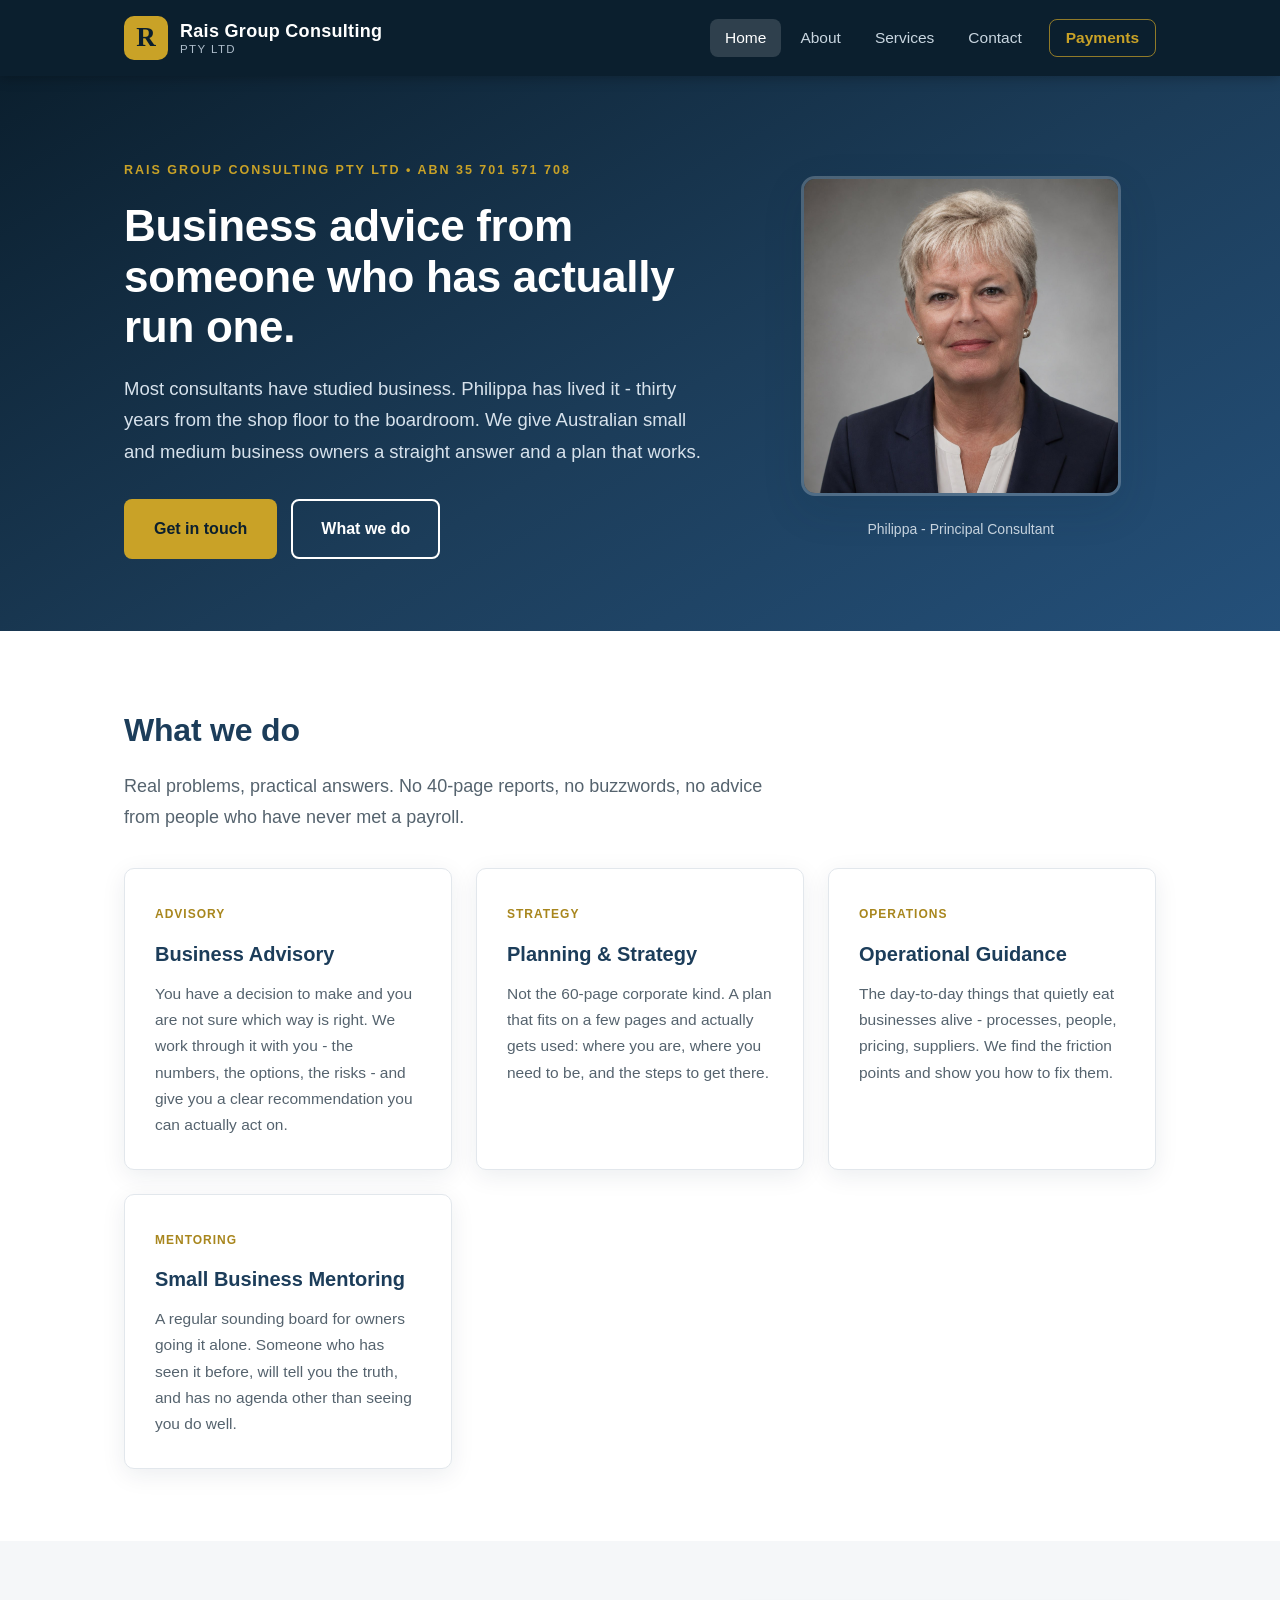
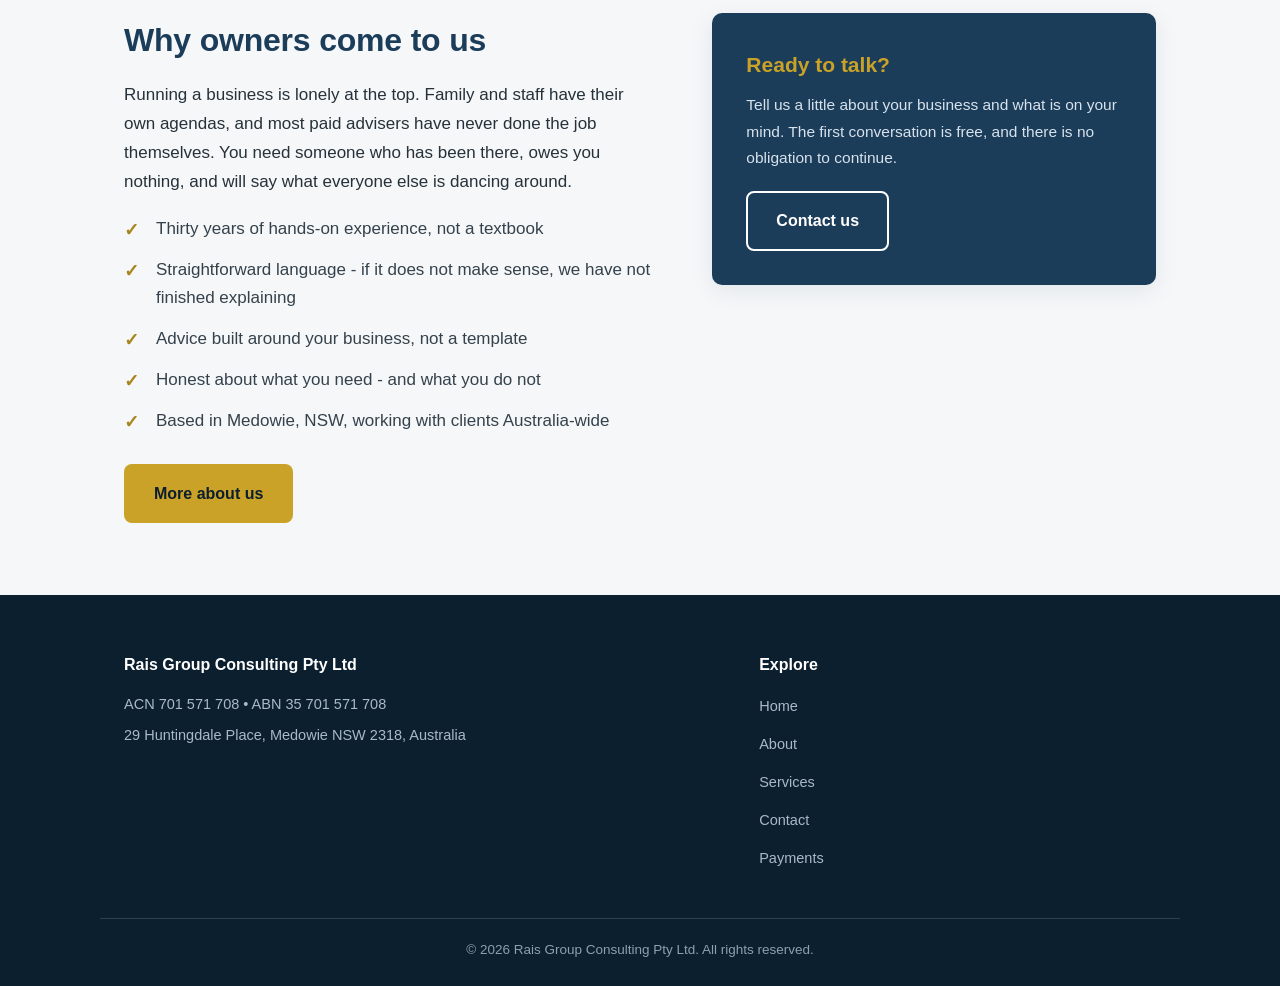
==== index.html @ b600329d "Site overhaul: fix layout/image overflow, deeper human copy across home/about/services, cleaner nav" ====
<!DOCTYPE html>
<html lang="en-AU">
<head>
<meta charset="UTF-8">
<meta name="viewport" content="width=device-width, initial-scale=1.0">
<title>Rais Group Consulting - Business Advisory | Medowie NSW</title>
<meta name="description" content="Rais Group Consulting Pty Ltd - practical business advisory for Australian small and medium businesses, from a consultant with 30 years of real experience. Medowie, NSW. ABN 35 701 571 708.">
<link rel="stylesheet" href="css/styles.css">
<link rel="icon" href="data:image/svg+xml,<svg xmlns='http://www.w3.org/2000/svg' viewBox='0 0 100 100'><rect width='100' height='100' rx='16' fill='%23102c3e'/><text x='50' y='68' font-size='52' text-anchor='middle' fill='%23c9a227' font-family='Georgia,serif' font-weight='bold'>R</text></svg>">
</head>
<body>
<header class="site-header">
  <div class="container header-inner">
    <a href="index.html" class="brand">
      <span class="brand-mark">R</span>
      <span class="brand-text">
        <strong>Rais Group Consulting</strong>
        <small>Pty Ltd</small>
      </span>
    </a>
    <nav class="main-nav" aria-label="Main navigation">
      <a href="index.html" class="active">Home</a>
      <a href="about.html">About</a>
      <a href="services.html">Services</a>
      <a href="contact.html">Contact</a>
      <a href="payments.html" class="nav-cta">Payments</a>
    </nav>
  </div>
</header>

<main>
  <section class="hero">
    <div class="container hero-inner">
      <div class="hero-text">
        <p class="eyebrow">Rais Group Consulting Pty Ltd &bull; ABN 35 701 571 708</p>
        <h1>Business advice from someone who has actually run one.</h1>
        <p class="hero-sub">Most consultants have studied business. Philippa has lived it - thirty years from the shop floor to the boardroom. We give Australian small and medium business owners a straight answer and a plan that works.</p>
        <div class="hero-actions">
          <a href="contact.html" class="btn btn-primary">Get in touch</a>
          <a href="services.html" class="btn btn-outline">What we do</a>
        </div>
      </div>
      <div class="hero-image">
        <img src="assets/philippa-headshot.jpg" alt="Philippa, Principal Consultant at Rais Group Consulting">
        <p class="hero-caption">Philippa - Principal Consultant</p>
      </div>
    </div>
  </section>

  <section class="section">
    <div class="container">
      <h2 class="section-title">What we do</h2>
      <p class="section-lead">Real problems, practical answers. No 40-page reports, no buzzwords, no advice from people who have never met a payroll.</p>
      <div class="cards">
        <div class="card">
          <span class="card-tag">Advisory</span>
          <h3>Business Advisory</h3>
          <p>You have a decision to make and you are not sure which way is right. We work through it with you - the numbers, the options, the risks - and give you a clear recommendation you can actually act on.</p>
        </div>
        <div class="card">
          <span class="card-tag">Strategy</span>
          <h3>Planning &amp; Strategy</h3>
          <p>Not the 60-page corporate kind. A plan that fits on a few pages and actually gets used: where you are, where you need to be, and the steps to get there.</p>
        </div>
        <div class="card">
          <span class="card-tag">Operations</span>
          <h3>Operational Guidance</h3>
          <p>The day-to-day things that quietly eat businesses alive - processes, people, pricing, suppliers. We find the friction points and show you how to fix them.</p>
        </div>
        <div class="card">
          <span class="card-tag">Mentoring</span>
          <h3>Small Business Mentoring</h3>
          <p>A regular sounding board for owners going it alone. Someone who has seen it before, will tell you the truth, and has no agenda other than seeing you do well.</p>
        </div>
      </div>
    </div>
  </section>

  <section class="section section-alt">
    <div class="container split">
      <div>
        <h2 class="section-title">Why owners come to us</h2>
        <p>Running a business is lonely at the top. Family and staff have their own agendas, and most paid advisers have never done the job themselves. You need someone who has been there, owes you nothing, and will say what everyone else is dancing around.</p>
        <ul class="tick-list">
          <li>Thirty years of hands-on experience, not a textbook</li>
          <li>Straightforward language - if it does not make sense, we have not finished explaining</li>
          <li>Advice built around your business, not a template</li>
          <li>Honest about what you need - and what you do not</li>
          <li>Based in Medowie, NSW, working with clients Australia-wide</li>
        </ul>
        <a href="about.html" class="btn btn-primary">More about us</a>
      </div>
      <div class="highlight-box">
        <h3>Ready to talk?</h3>
        <p>Tell us a little about your business and what is on your mind. The first conversation is free, and there is no obligation to continue.</p>
        <a href="contact.html" class="btn btn-outline">Contact us</a>
      </div>
    </div>
  </section>
</main>

<footer class="site-footer">
  <div class="container footer-grid">
    <div>
      <h4>Rais Group Consulting Pty Ltd</h4>
      <p>ACN 701 571 708 &bull; ABN 35 701 571 708</p>
      <p>29 Huntingdale Place, Medowie NSW 2318, Australia</p>
    </div>
    <div>
      <h4>Explore</h4>
      <ul class="footer-links">
        <li><a href="index.html">Home</a></li>
        <li><a href="about.html">About</a></li>
        <li><a href="services.html">Services</a></li>
        <li><a href="contact.html">Contact</a></li>
        <li><a href="payments.html">Payments</a></li>
      </ul>
    </div>
  </div>
  <div class="container footer-bottom">
    <p>&copy; <span id="year"></span> Rais Group Consulting Pty Ltd. All rights reserved.</p>
  </div>
</footer>
<script>document.getElementById('year').textContent = new Date().getFullYear();</script>
</body>
</html>
---- css/styles.css ----
/* Rais Group Consulting - styles v2 */
:root {
  --navy: #1c3d5a;
  --navy-dark: #10293c;
  --navy-deep: #0b1f2e;
  --gold: #c9a227;
  --gold-dark: #a8861d;
  --ink: #26313a;
  --muted: #55636e;
  --bg: #ffffff;
  --bg-alt: #f5f7f9;
  --bg-warm: #faf7f0;
  --line: #e2e7ec;
  --line-dark: rgba(255,255,255,0.14);
  --radius: 10px;
  --shadow: 0 6px 24px rgba(16, 41, 60, 0.08);
  --shadow-lg: 0 14px 40px rgba(16, 41, 60, 0.12);
}

* { box-sizing: border-box; margin: 0; padding: 0; }

html { scroll-behavior: smooth; }

body {
  font-family: "Segoe UI", "Helvetica Neue", Arial, sans-serif;
  color: var(--ink);
  background: var(--bg);
  line-height: 1.7;
  font-size: 17px;
  overflow-x: clip;
}

img { max-width: 100%; height: auto; }

.container { max-width: 1080px; margin: 0 auto; padding: 0 24px; }
.center { text-align: center; }
.hidden { display: none; }

/* Header */
.site-header {
  background: var(--navy-deep);
  color: #fff;
  position: sticky;
  top: 0;
  z-index: 50;
  box-shadow: 0 2px 12px rgba(0,0,0,0.25);
}
.header-inner {
  display: flex; align-items: center; justify-content: space-between;
  min-height: 76px; gap: 16px; flex-wrap: wrap; padding-top: 12px; padding-bottom: 12px;
}

.brand { display: flex; align-items: center; gap: 12px; text-decoration: none; color: #fff; }
.brand-mark {
  width: 44px; height: 44px; border-radius: 10px; background: var(--gold);
  color: var(--navy-deep); font-family: Georgia, serif; font-size: 27px; font-weight: bold;
  display: flex; align-items: center; justify-content: center; flex-shrink: 0;
}
.brand-text { display: flex; flex-direction: column; line-height: 1.25; }
.brand-text strong { font-size: 18px; letter-spacing: 0.3px; color: #fff; }
.brand-text small { font-size: 11.5px; color: #aebdcb; text-transform: uppercase; letter-spacing: 1.4px; }

.main-nav { display: flex; align-items: center; gap: 4px; flex-wrap: wrap; }
.main-nav a {
  color: #c9d6e0; text-decoration: none; padding: 9px 15px; border-radius: 8px;
  font-size: 15.5px; font-weight: 500; transition: background 0.15s, color 0.15s;
  line-height: 1.3;
}
.main-nav a:hover { background: rgba(255,255,255,0.09); color: #fff; }
.main-nav a.active { background: rgba(255,255,255,0.15); color: #fff; }
.main-nav a.nav-cta {
  margin-left: 8px; border: 1.5px solid rgba(201,162,39,0.7); color: var(--gold);
  font-weight: 600; padding: 8px 16px;
}
.main-nav a.nav-cta:hover { background: var(--gold); color: var(--navy-deep); border-color: var(--gold); }

/* Hero */
.hero {
  background: linear-gradient(150deg, var(--navy-deep) 0%, var(--navy) 55%, #24507a 100%);
  color: #fff; padding: 84px 0 72px;
}
.hero-inner { display: grid; grid-template-columns: 1.5fr 1fr; gap: 56px; align-items: center; }
.eyebrow {
  color: var(--gold); font-size: 12.5px; letter-spacing: 2px; text-transform: uppercase;
  font-weight: 600; margin-bottom: 20px;
}
.hero h1 { font-size: 44px; line-height: 1.15; margin-bottom: 20px; font-weight: 700; letter-spacing: -0.3px; }
.hero-sub { font-size: 18.5px; color: #d7e2ec; max-width: 580px; }
.hero-actions { margin-top: 32px; display: flex; gap: 14px; flex-wrap: wrap; }
.hero-image { text-align: center; }
.hero-image img {
  width: 100%; max-width: 320px; border-radius: 14px; box-shadow: var(--shadow-lg);
  border: 3px solid rgba(255,255,255,0.22);
}
.hero-caption { margin-top: 12px; font-size: 14px; color: #c6d3de; }

/* Buttons */
.btn {
  display: inline-block; padding: 14px 28px; border-radius: 8px; font-size: 16px; font-weight: 600;
  text-decoration: none; border: 2px solid transparent; cursor: pointer;
  transition: background 0.15s, color 0.15s, border-color 0.15s, transform 0.1s;
}
.btn:active { transform: translateY(1px); }
.btn-primary { background: var(--gold); color: var(--navy-deep); }
.btn-primary:hover { background: var(--gold-dark); }
.btn-outline { border-color: #fff; color: #fff; background: transparent; }
.btn-outline:hover { background: rgba(255,255,255,0.12); }
.btn-outline-dark { border-color: var(--navy); color: var(--navy); background: transparent; }
.btn-outline-dark:hover { background: var(--navy); color: #fff; }

/* Sections */
.section { padding: 72px 0; }
.section-alt { background: var(--bg-alt); }
.section-warm { background: var(--bg-warm); }
.section-title { font-size: 32px; color: var(--navy); margin-bottom: 14px; letter-spacing: -0.2px; }
.section-lead { color: var(--muted); font-size: 18px; max-width: 660px; margin-bottom: 36px; }
.sub-heading { color: var(--navy); margin: 28px 0 12px; font-size: 21px; }

.split { display: grid; grid-template-columns: 1.2fr 1fr; gap: 56px; align-items: start; }

/* Cards */
.cards { display: grid; grid-template-columns: repeat(3, 1fr); gap: 24px; }
.cards-full { grid-template-columns: repeat(2, 1fr); }
.card {
  background: var(--bg); border: 1px solid var(--line); border-radius: var(--radius);
  padding: 30px; box-shadow: var(--shadow); transition: box-shadow 0.2s, transform 0.2s;
}
.card:hover { box-shadow: var(--shadow-lg); transform: translateY(-2px); }
.card h3 { color: var(--navy); margin-bottom: 10px; font-size: 20px; }
.card p { color: var(--muted); font-size: 15.5px; }
.card .card-tag {
  display: inline-block; font-size: 12px; font-weight: 600; letter-spacing: 1px;
  text-transform: uppercase; color: var(--gold-dark); margin-bottom: 12px;
}

/* Lists */
.tick-list { list-style: none; margin: 18px 0 28px; }
.tick-list li { padding-left: 32px; position: relative; margin-bottom: 12px; color: #35424c; }
.tick-list li::before {
  content: "\2713"; position: absolute; left: 0; top: 0; color: var(--gold-dark);
  font-weight: bold; font-size: 18px;
}

/* Highlight box */
.highlight-box {
  background: var(--navy); color: #fff; border-radius: var(--radius);
  padding: 34px; box-shadow: var(--shadow);
}
.highlight-box h3 { color: var(--gold); margin-bottom: 10px; font-size: 21px; }
.highlight-box p { color: #d7e2ec; margin-bottom: 20px; font-size: 15.5px; }

/* Page hero */
.page-hero {
  background: linear-gradient(150deg, var(--navy-deep), var(--navy) 70%, #24507a);
  color: #fff; padding: 64px 0 56px;
}
.page-hero h1 { font-size: 38px; margin-bottom: 10px; letter-spacing: -0.2px; }
.page-hero p { color: #cddae5; font-size: 18px; max-width: 640px; }

/* About page image */
.about-image { text-align: center; }
.about-image img {
  width: 100%; max-width: 340px; border-radius: 14px; box-shadow: var(--shadow-lg);
}
.about-image .hero-caption { margin-top: 12px; font-size: 14px; color: var(--muted); }

/* Details */
.details-grid { display: grid; grid-template-columns: repeat(2, 1fr); gap: 16px; margin-top: 24px; }
.detail-item {
  background: var(--bg); border: 1px solid var(--line); border-radius: var(--radius);
  padding: 18px 22px; display: flex; flex-direction: column; gap: 4px;
}
.detail-item span { font-size: 12.5px; text-transform: uppercase; letter-spacing: 1.2px; color: var(--muted); }
.detail-item strong { font-size: 16.5px; color: var(--navy-dark); }
.details-stack { display: flex; flex-direction: column; gap: 12px; margin-bottom: 24px; }

/* Steps */
.steps { display: grid; grid-template-columns: repeat(3, 1fr); gap: 24px; margin: 36px 0 40px; text-align: left; }
.step {
  background: var(--bg); border: 1px solid var(--line); border-radius: var(--radius);
  padding: 28px; position: relative; box-shadow: var(--shadow);
}
.step-num {
  width: 36px; height: 36px; border-radius: 50%; background: var(--gold); color: var(--navy-deep);
  font-weight: bold; display: flex; align-items: center; justify-content: center;
  margin-bottom: 14px; font-size: 16px;
}
.step h3 { color: var(--navy); margin-bottom: 8px; font-size: 18px; }
.step p { color: var(--muted); font-size: 15px; }

/* Form */
.contact-form { max-width: 620px; }
.form-group { margin-bottom: 18px; }
.form-group label { display: block; font-weight: 600; color: var(--navy-dark); margin-bottom: 6px; font-size: 15px; }
.form-group input, .form-group textarea {
  width: 100%; padding: 13px 15px; border: 1.5px solid var(--line); border-radius: 8px;
  font-size: 16px; font-family: inherit; color: var(--ink); background: #fff; transition: border-color 0.15s;
}
.form-group input:focus, .form-group textarea:focus { outline: none; border-color: var(--gold); }
.form-group textarea { resize: vertical; }

/* Coming soon */
.coming-soon { max-width: 640px; margin: 0 auto; }
.coming-soon-badge {
  display: inline-block; background: var(--gold); color: var(--navy-deep); font-weight: 700;
  padding: 8px 22px; border-radius: 100px; font-size: 14px; letter-spacing: 1px; text-transform: uppercase; margin-bottom: 22px;
}
.coming-soon p { color: var(--muted); margin-bottom: 16px; }
.coming-soon .btn { margin-top: 10px; }

/* Quote / pull section */
.pull-quote {
  font-size: 22px; line-height: 1.5; color: var(--navy); font-weight: 600;
  max-width: 760px; margin: 0 auto; text-align: center;
}
.pull-quote cite { display: block; margin-top: 14px; font-style: normal; font-size: 15px; font-weight: 400; color: var(--muted); }

/* Footer */
.site-footer { background: var(--navy-deep); color: #a9bac7; padding: 56px 0 24px; }
.footer-grid { display: grid; grid-template-columns: 1.5fr 1fr; gap: 40px; margin-bottom: 36px; }
.site-footer h4 { color: #fff; margin-bottom: 14px; font-size: 16px; }
.site-footer p { font-size: 14.5px; margin-bottom: 6px; color: #a9bac7; }
.footer-links { list-style: none; }
.footer-links li { margin-bottom: 9px; }
.footer-links a { color: #a9bac7; text-decoration: none; font-size: 14.5px; }
.footer-links a:hover { color: var(--gold); }
.footer-bottom { border-top: 1px solid var(--line-dark); padding-top: 20px; text-align: center; }
.footer-bottom p { font-size: 13.5px; margin: 0; color: #8ba0b1; }

/* Responsive */
@media (max-width: 860px) {
  .hero-inner, .split { grid-template-columns: 1fr; }
  .hero h1 { font-size: 33px; }
  .cards, .cards-full, .steps, .details-grid { grid-template-columns: 1fr; }
  .hero-image img, .about-image img { max-width: 280px; }
  .header-inner { flex-direction: column; align-items: flex-start; gap: 10px; }
  .main-nav { width: 100%; }
  .main-nav a.nav-cta { margin-left: 0; }
  .footer-grid { grid-template-columns: 1fr; }
}
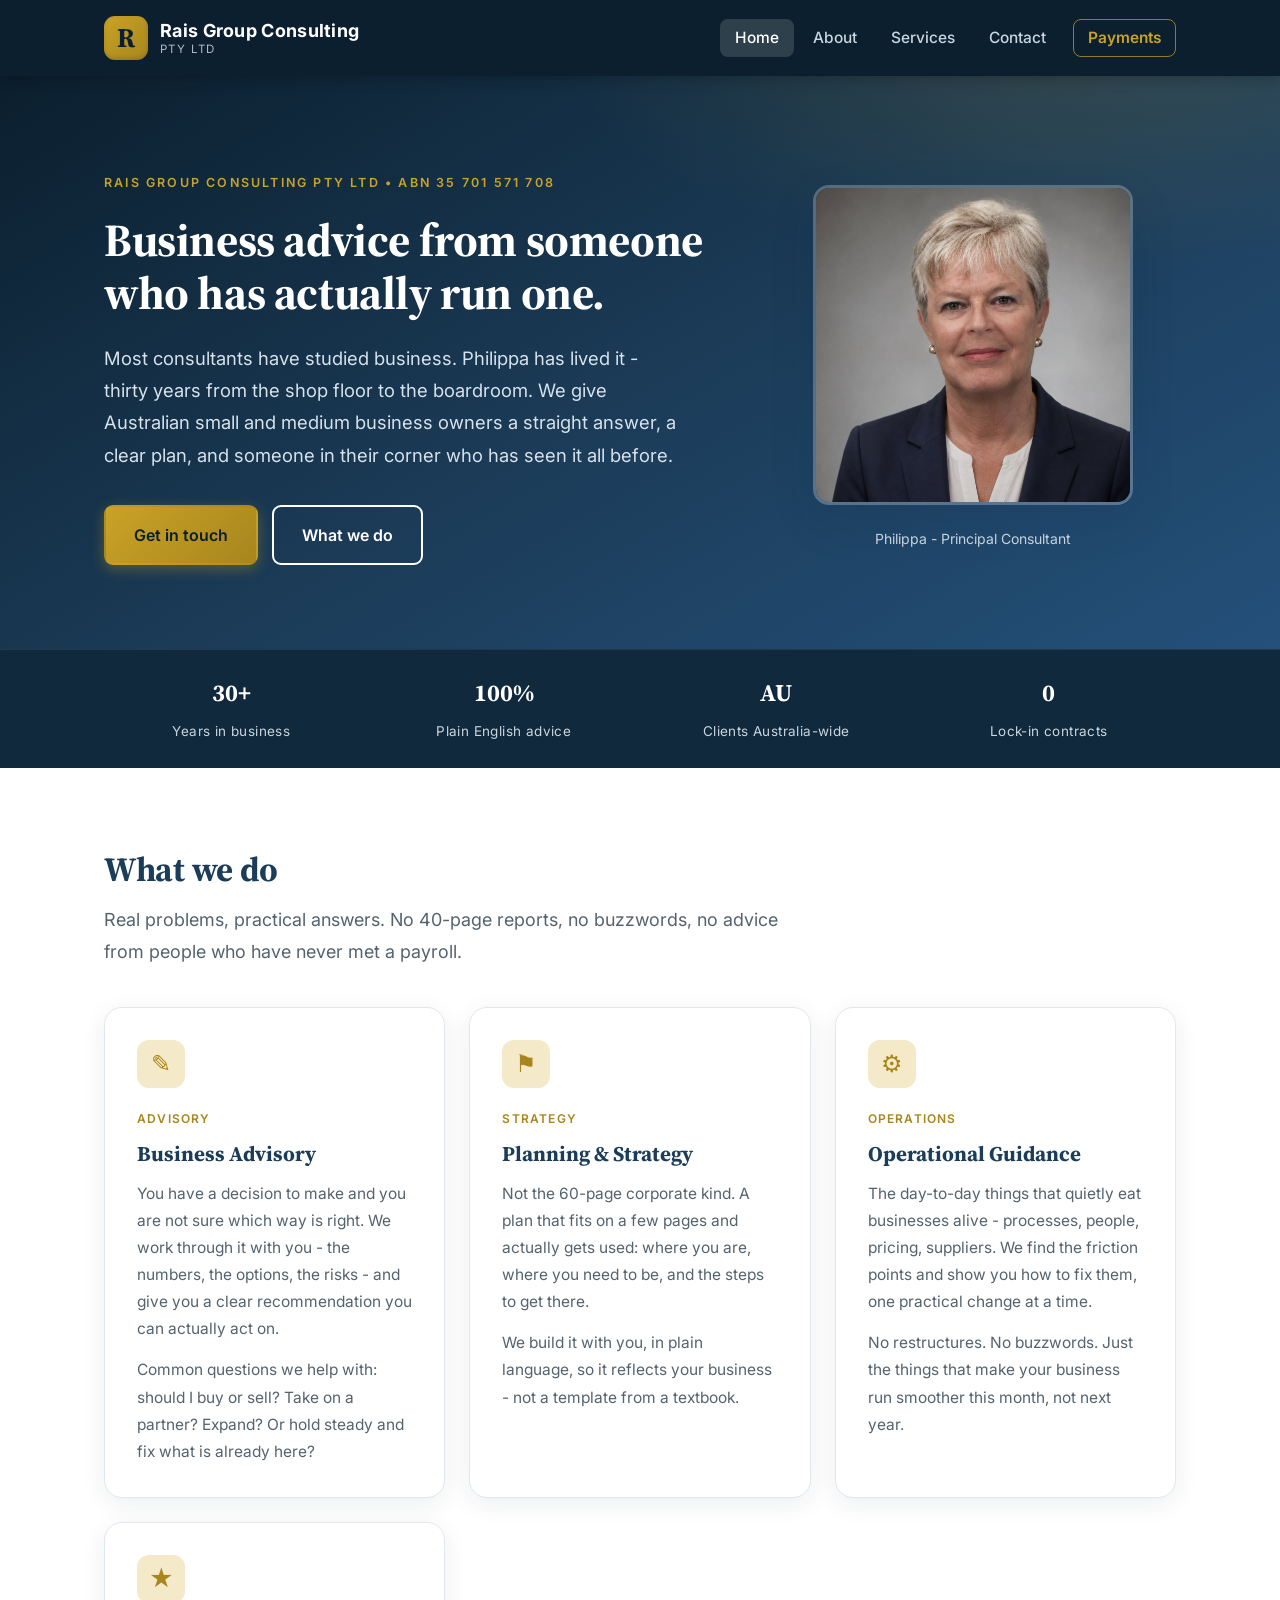
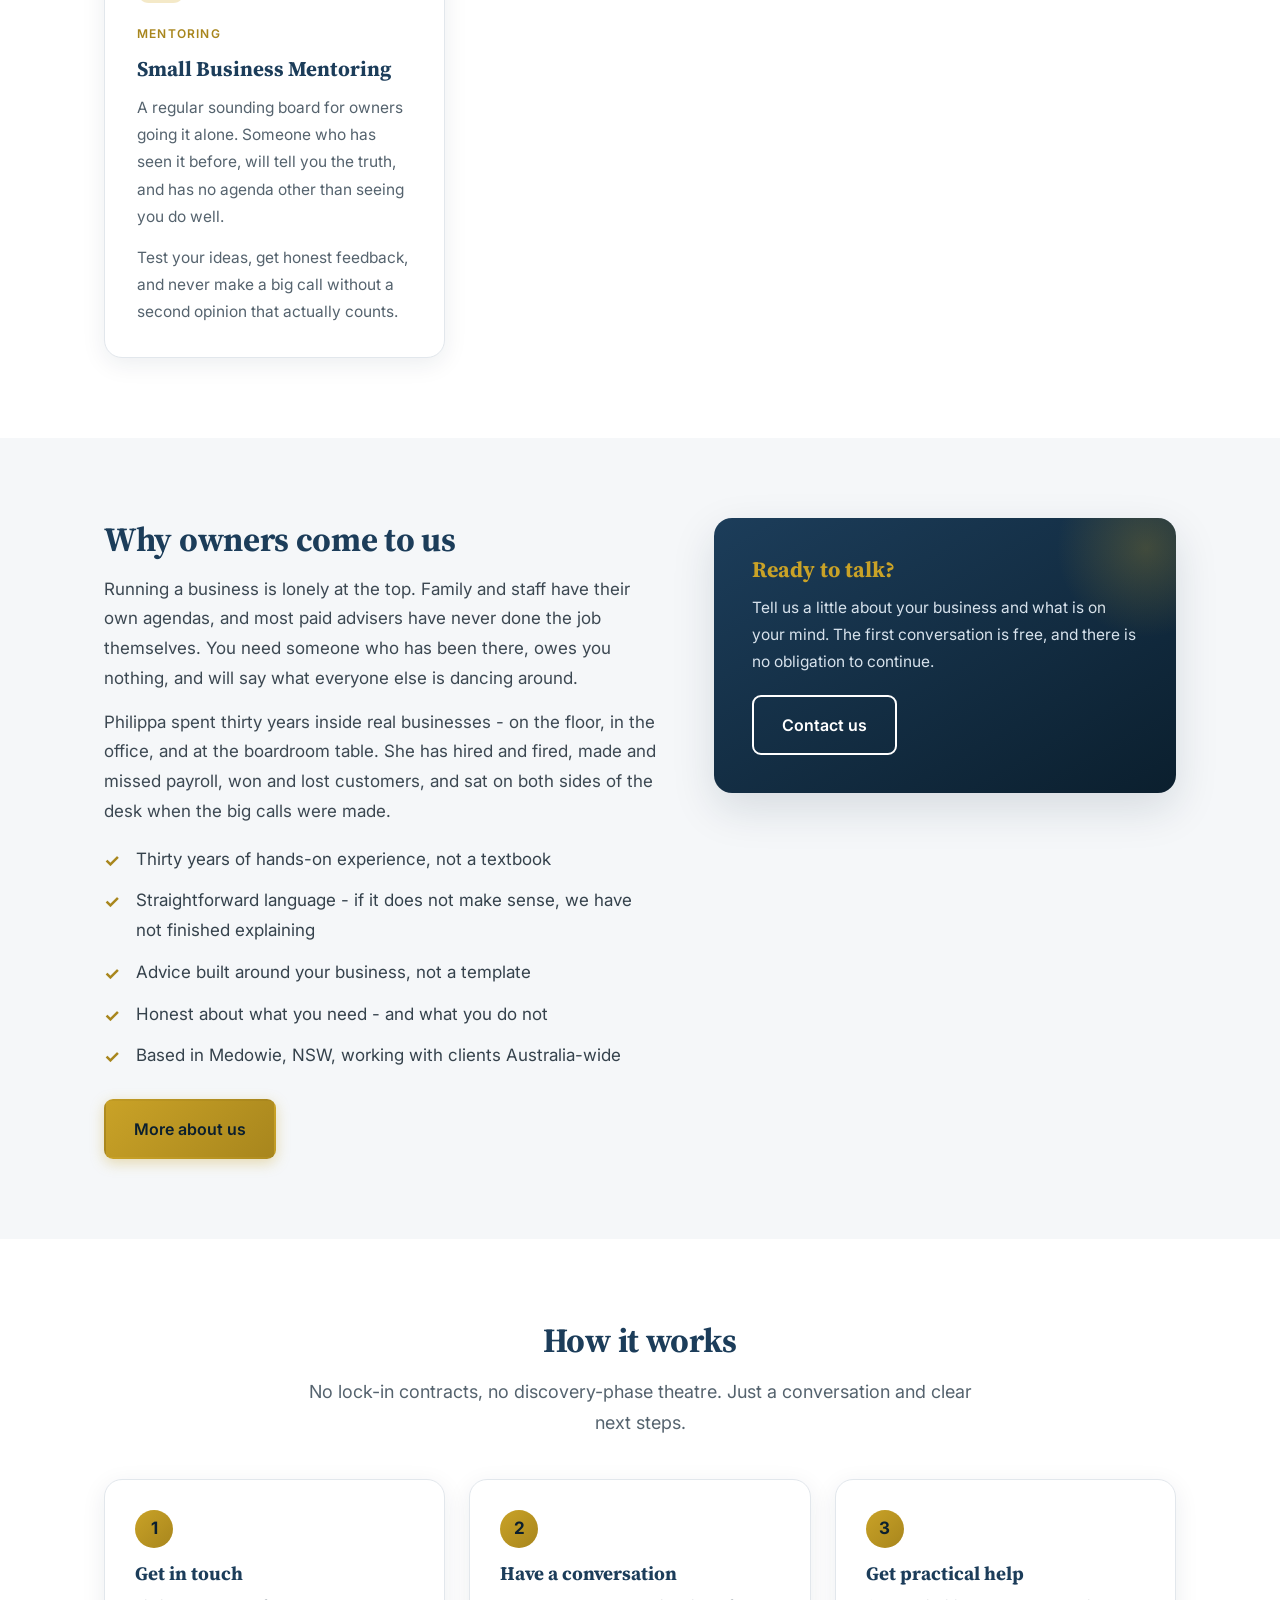
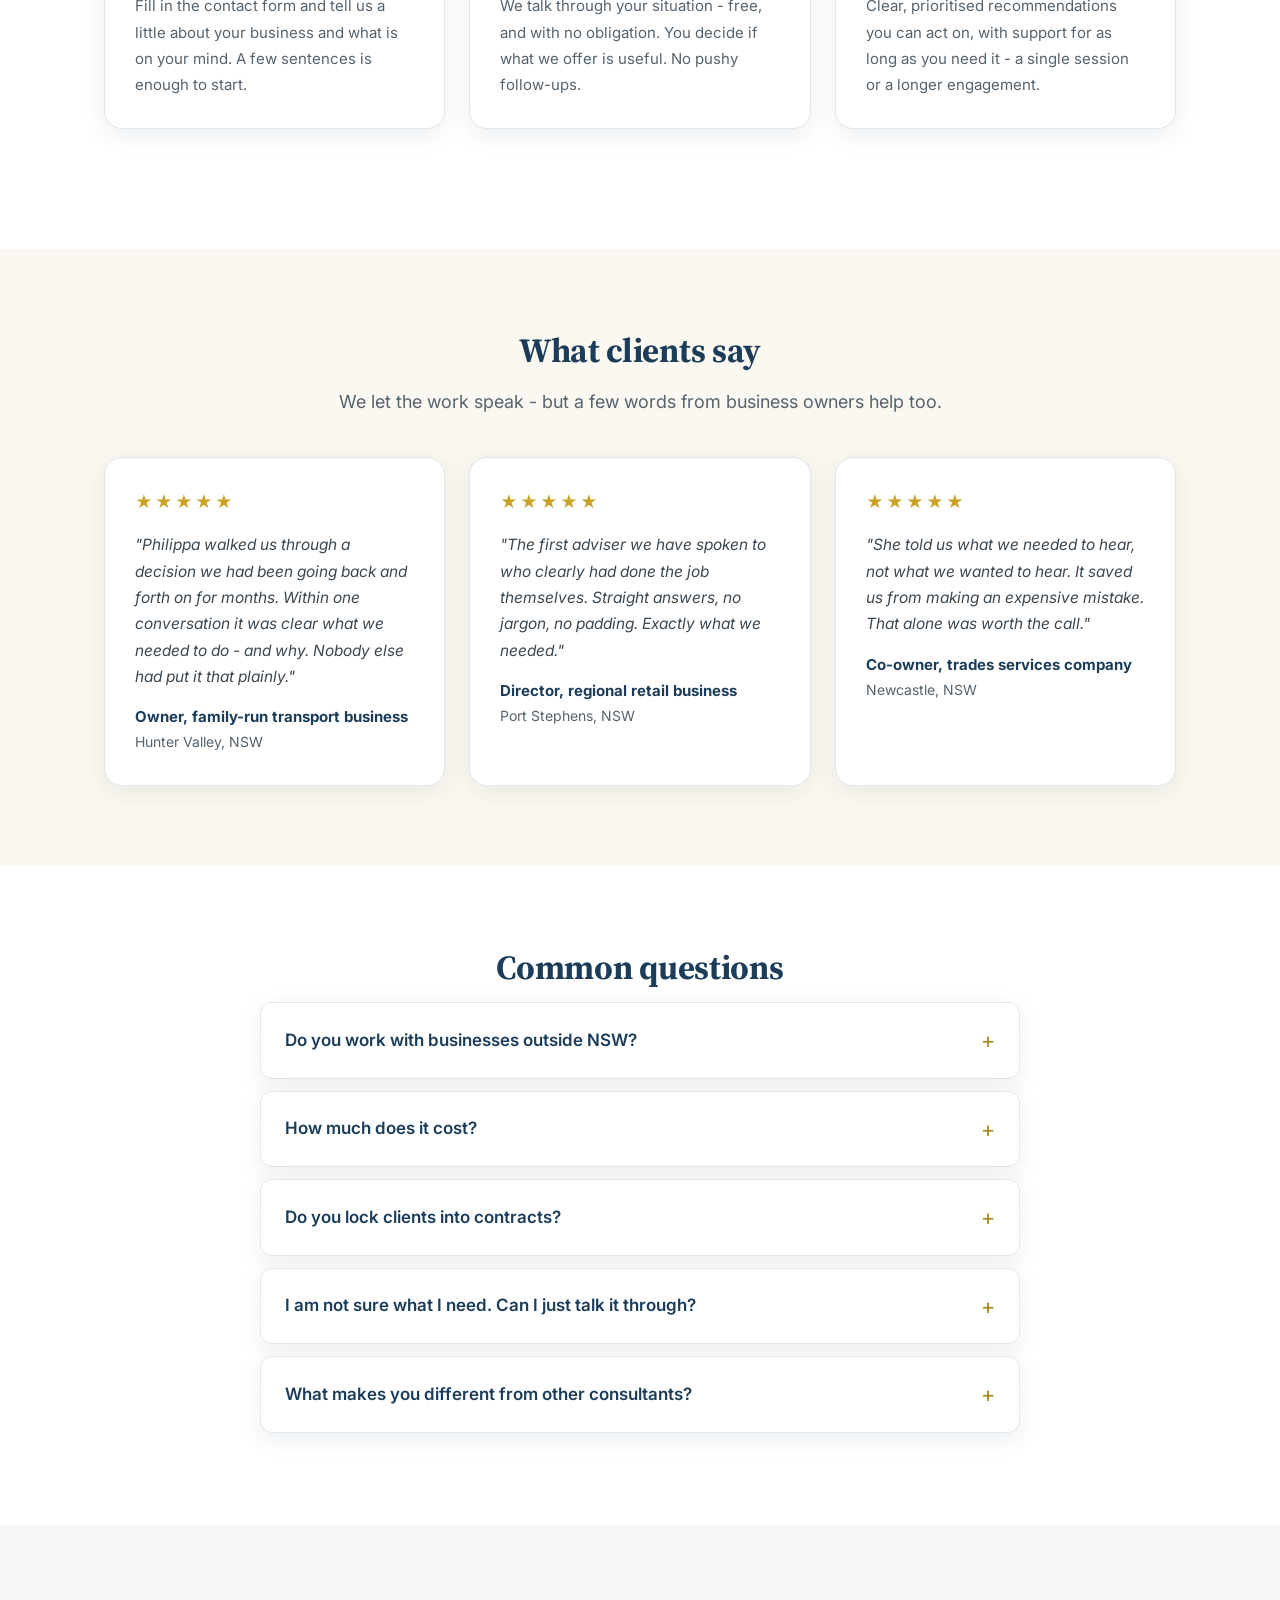
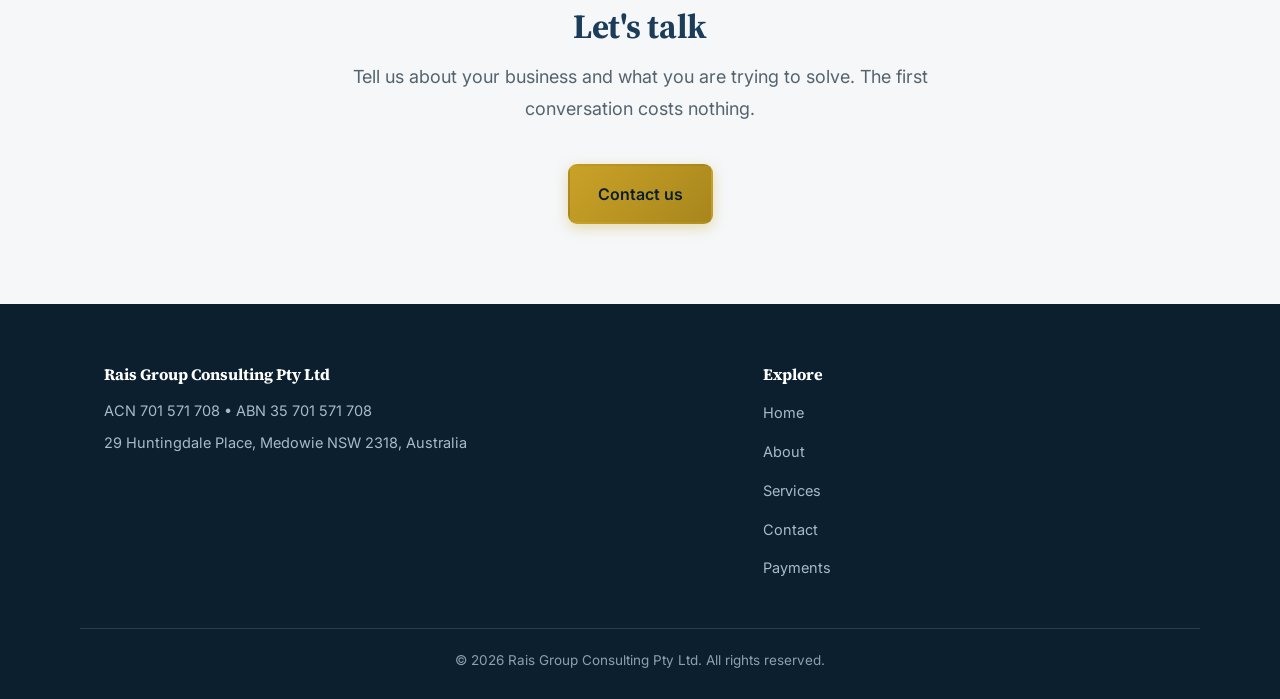
==== commit 8cb79d0d: "Sugarcoat pass: deeper copy, testimonials, FAQ, trust bar, experience timeline, premium design" ====
--- a/index.html
+++ b/index.html
@@ -5,6 +5,9 @@
 <meta name="viewport" content="width=device-width, initial-scale=1.0">
 <title>Rais Group Consulting - Business Advisory | Medowie NSW</title>
 <meta name="description" content="Rais Group Consulting Pty Ltd - practical business advisory for Australian small and medium businesses, from a consultant with 30 years of real experience. Medowie, NSW. ABN 35 701 571 708.">
+<link rel="preconnect" href="https://fonts.googleapis.com">
+<link rel="preconnect" href="https://fonts.gstatic.com" crossorigin>
+<link href="https://fonts.googleapis.com/css2?family=Inter:wght@400;500;600;700&family=Source+Serif+4:opsz,wght@8..60,600;8..60,700&display=swap" rel="stylesheet">
 <link rel="stylesheet" href="css/styles.css">
 <link rel="icon" href="data:image/svg+xml,<svg xmlns='http://www.w3.org/2000/svg' viewBox='0 0 100 100'><rect width='100' height='100' rx='16' fill='%23102c3e'/><text x='50' y='68' font-size='52' text-anchor='middle' fill='%23c9a227' font-family='Georgia,serif' font-weight='bold'>R</text></svg>">
 </head>
@@ -34,7 +37,7 @@
       <div class="hero-text">
         <p class="eyebrow">Rais Group Consulting Pty Ltd &bull; ABN 35 701 571 708</p>
         <h1>Business advice from someone who has actually run one.</h1>
-        <p class="hero-sub">Most consultants have studied business. Philippa has lived it - thirty years from the shop floor to the boardroom. We give Australian small and medium business owners a straight answer and a plan that works.</p>
+        <p class="hero-sub">Most consultants have studied business. Philippa has lived it - thirty years from the shop floor to the boardroom. We give Australian small and medium business owners a straight answer, a clear plan, and someone in their corner who has seen it all before.</p>
         <div class="hero-actions">
           <a href="contact.html" class="btn btn-primary">Get in touch</a>
           <a href="services.html" class="btn btn-outline">What we do</a>
@@ -44,6 +47,15 @@
         <img src="assets/philippa-headshot.jpg" alt="Philippa, Principal Consultant at Rais Group Consulting">
         <p class="hero-caption">Philippa - Principal Consultant</p>
       </div>
+    </div>
+  </section>
+
+  <section class="trust-bar">
+    <div class="container trust-bar-inner">
+      <div class="trust-item"><strong>30+</strong><span>Years in business</span></div>
+      <div class="trust-item"><strong>100%</strong><span>Plain English advice</span></div>
+      <div class="trust-item"><strong>AU</strong><span>Clients Australia-wide</span></div>
+      <div class="trust-item"><strong>0</strong><span>Lock-in contracts</span></div>
     </div>
   </section>
 
@@ -53,24 +65,32 @@
       <p class="section-lead">Real problems, practical answers. No 40-page reports, no buzzwords, no advice from people who have never met a payroll.</p>
       <div class="cards">
         <div class="card">
+          <div class="card-icon">&#9998;</div>
           <span class="card-tag">Advisory</span>
           <h3>Business Advisory</h3>
           <p>You have a decision to make and you are not sure which way is right. We work through it with you - the numbers, the options, the risks - and give you a clear recommendation you can actually act on.</p>
-        </div>
-        <div class="card">
+          <p>Common questions we help with: should I buy or sell? Take on a partner? Expand? Or hold steady and fix what is already here?</p>
+        </div>
+        <div class="card">
+          <div class="card-icon">&#9873;</div>
           <span class="card-tag">Strategy</span>
           <h3>Planning &amp; Strategy</h3>
           <p>Not the 60-page corporate kind. A plan that fits on a few pages and actually gets used: where you are, where you need to be, and the steps to get there.</p>
-        </div>
-        <div class="card">
+          <p>We build it with you, in plain language, so it reflects your business - not a template from a textbook.</p>
+        </div>
+        <div class="card">
+          <div class="card-icon">&#9881;</div>
           <span class="card-tag">Operations</span>
           <h3>Operational Guidance</h3>
-          <p>The day-to-day things that quietly eat businesses alive - processes, people, pricing, suppliers. We find the friction points and show you how to fix them.</p>
-        </div>
-        <div class="card">
+          <p>The day-to-day things that quietly eat businesses alive - processes, people, pricing, suppliers. We find the friction points and show you how to fix them, one practical change at a time.</p>
+          <p>No restructures. No buzzwords. Just the things that make your business run smoother this month, not next year.</p>
+        </div>
+        <div class="card">
+          <div class="card-icon">&#9733;</div>
           <span class="card-tag">Mentoring</span>
           <h3>Small Business Mentoring</h3>
           <p>A regular sounding board for owners going it alone. Someone who has seen it before, will tell you the truth, and has no agenda other than seeing you do well.</p>
+          <p>Test your ideas, get honest feedback, and never make a big call without a second opinion that actually counts.</p>
         </div>
       </div>
     </div>
@@ -81,6 +101,7 @@
       <div>
         <h2 class="section-title">Why owners come to us</h2>
         <p>Running a business is lonely at the top. Family and staff have their own agendas, and most paid advisers have never done the job themselves. You need someone who has been there, owes you nothing, and will say what everyone else is dancing around.</p>
+        <p>Philippa spent thirty years inside real businesses - on the floor, in the office, and at the boardroom table. She has hired and fired, made and missed payroll, won and lost customers, and sat on both sides of the desk when the big calls were made.</p>
         <ul class="tick-list">
           <li>Thirty years of hands-on experience, not a textbook</li>
           <li>Straightforward language - if it does not make sense, we have not finished explaining</li>
@@ -95,6 +116,78 @@
         <p>Tell us a little about your business and what is on your mind. The first conversation is free, and there is no obligation to continue.</p>
         <a href="contact.html" class="btn btn-outline">Contact us</a>
       </div>
+    </div>
+  </section>
+
+  <section class="section">
+    <div class="container center">
+      <h2 class="section-title">How it works</h2>
+      <p class="section-lead" style="margin-left:auto;margin-right:auto;">No lock-in contracts, no discovery-phase theatre. Just a conversation and clear next steps.</p>
+      <div class="steps">
+        <div class="step"><span class="step-num">1</span><h3>Get in touch</h3><p>Fill in the contact form and tell us a little about your business and what is on your mind. A few sentences is enough to start.</p></div>
+        <div class="step"><span class="step-num">2</span><h3>Have a conversation</h3><p>We talk through your situation - free, and with no obligation. You decide if what we offer is useful. No pushy follow-ups.</p></div>
+        <div class="step"><span class="step-num">3</span><h3>Get practical help</h3><p>Clear, prioritised recommendations you can act on, with support for as long as you need it - a single session or a longer engagement.</p></div>
+      </div>
+    </div>
+  </section>
+
+  <section class="section section-warm">
+    <div class="container">
+      <h2 class="section-title center">What clients say</h2>
+      <p class="section-lead center" style="margin-left:auto;margin-right:auto;">We let the work speak - but a few words from business owners help too.</p>
+      <div class="testimonials">
+        <div class="testimonial">
+          <div class="stars">&#9733;&#9733;&#9733;&#9733;&#9733;</div>
+          <blockquote>"Philippa walked us through a decision we had been going back and forth on for months. Within one conversation it was clear what we needed to do - and why. Nobody else had put it that plainly."</blockquote>
+          <div class="who"><strong>Owner, family-run transport business</strong>Hunter Valley, NSW</div>
+        </div>
+        <div class="testimonial">
+          <div class="stars">&#9733;&#9733;&#9733;&#9733;&#9733;</div>
+          <blockquote>"The first adviser we have spoken to who clearly had done the job themselves. Straight answers, no jargon, no padding. Exactly what we needed."</blockquote>
+          <div class="who"><strong>Director, regional retail business</strong>Port Stephens, NSW</div>
+        </div>
+        <div class="testimonial">
+          <div class="stars">&#9733;&#9733;&#9733;&#9733;&#9733;</div>
+          <blockquote>"She told us what we needed to hear, not what we wanted to hear. It saved us from making an expensive mistake. That alone was worth the call."</blockquote>
+          <div class="who"><strong>Co-owner, trades services company</strong>Newcastle, NSW</div>
+        </div>
+      </div>
+    </div>
+  </section>
+
+  <section class="section">
+    <div class="container">
+      <h2 class="section-title center">Common questions</h2>
+      <div class="faq">
+        <details>
+          <summary>Do you work with businesses outside NSW?</summary>
+          <p>Yes. We work with clients Australia-wide. Most conversations happen over the phone or video call, and for local businesses in the Medowie / Port Stephens / Newcastle area we can meet in person.</p>
+        </details>
+        <details>
+          <summary>How much does it cost?</summary>
+          <p>It depends on what you need. A single advisory conversation is a fixed, simple fee. Longer engagements are scoped up front so you know the cost before you commit. The first conversation is always free.</p>
+        </details>
+        <details>
+          <summary>Do you lock clients into contracts?</summary>
+          <p>No. Every engagement is agreed up front, and you can stop any time. We would rather earn your business than trap you in it.</p>
+        </details>
+        <details>
+          <summary>I am not sure what I need. Can I just talk it through?</summary>
+          <p>That is exactly how most engagements start. Tell us what is on your mind, and we will help you work out whether - and how - we can help. If we are not the right fit, we will tell you that too.</p>
+        </details>
+        <details>
+          <summary>What makes you different from other consultants?</summary>
+          <p>We only give advice we would take ourselves, in language you do not need a dictionary for, and we have actually run businesses. Most advice sounds good in the meeting and falls apart in practice. Ours is built on what works when the rubber hits the road.</p>
+        </details>
+      </div>
+    </div>
+  </section>
+
+  <section class="section section-alt">
+    <div class="container center">
+      <h2 class="section-title">Let's talk</h2>
+      <p class="section-lead" style="margin-left:auto;margin-right:auto;">Tell us about your business and what you are trying to solve. The first conversation costs nothing.</p>
+      <a href="contact.html" class="btn btn-primary">Contact us</a>
     </div>
   </section>
 </main>
--- a/css/styles.css
+++ b/css/styles.css
@@ -1,20 +1,24 @@
-/* Rais Group Consulting - styles v2 */
+/* Rais Group Consulting - styles v3 */
 :root {
   --navy: #1c3d5a;
   --navy-dark: #10293c;
   --navy-deep: #0b1f2e;
   --gold: #c9a227;
   --gold-dark: #a8861d;
+  --gold-soft: #f4e9c8;
   --ink: #26313a;
   --muted: #55636e;
   --bg: #ffffff;
   --bg-alt: #f5f7f9;
-  --bg-warm: #faf7f0;
+  --bg-warm: #fbf8f1;
   --line: #e2e7ec;
   --line-dark: rgba(255,255,255,0.14);
-  --radius: 10px;
+  --radius: 12px;
+  --radius-lg: 18px;
   --shadow: 0 6px 24px rgba(16, 41, 60, 0.08);
-  --shadow-lg: 0 14px 40px rgba(16, 41, 60, 0.12);
+  --shadow-lg: 0 16px 44px rgba(16, 41, 60, 0.13);
+  --font-head: "Source Serif 4", Georgia, "Times New Roman", serif;
+  --font-body: "Inter", "Segoe UI", "Helvetica Neue", Arial, sans-serif;
 }
 
 * { box-sizing: border-box; margin: 0; padding: 0; }
@@ -22,19 +26,22 @@
 html { scroll-behavior: smooth; }
 
 body {
-  font-family: "Segoe UI", "Helvetica Neue", Arial, sans-serif;
+  font-family: var(--font-body);
   color: var(--ink);
   background: var(--bg);
-  line-height: 1.7;
+  line-height: 1.75;
   font-size: 17px;
   overflow-x: clip;
+  -webkit-font-smoothing: antialiased;
 }
 
 img { max-width: 100%; height: auto; }
 
-.container { max-width: 1080px; margin: 0 auto; padding: 0 24px; }
+.container { max-width: 1120px; margin: 0 auto; padding: 0 24px; }
 .center { text-align: center; }
 .hidden { display: none; }
+
+h1, h2, h3, h4 { font-family: var(--font-head); color: var(--navy); line-height: 1.25; }
 
 /* Header */
 .site-header {
@@ -43,7 +50,7 @@
   position: sticky;
   top: 0;
   z-index: 50;
-  box-shadow: 0 2px 12px rgba(0,0,0,0.25);
+  box-shadow: 0 2px 14px rgba(0,0,0,0.25);
 }
 .header-inner {
   display: flex; align-items: center; justify-content: space-between;
@@ -52,9 +59,10 @@
 
 .brand { display: flex; align-items: center; gap: 12px; text-decoration: none; color: #fff; }
 .brand-mark {
-  width: 44px; height: 44px; border-radius: 10px; background: var(--gold);
-  color: var(--navy-deep); font-family: Georgia, serif; font-size: 27px; font-weight: bold;
+  width: 44px; height: 44px; border-radius: 11px; background: linear-gradient(135deg, var(--gold), var(--gold-dark));
+  color: var(--navy-deep); font-family: var(--font-head); font-size: 27px; font-weight: 700;
   display: flex; align-items: center; justify-content: center; flex-shrink: 0;
+  box-shadow: inset 0 -2px 4px rgba(0,0,0,0.15);
 }
 .brand-text { display: flex; flex-direction: column; line-height: 1.25; }
 .brand-text strong { font-size: 18px; letter-spacing: 0.3px; color: #fff; }
@@ -69,69 +77,86 @@
 .main-nav a:hover { background: rgba(255,255,255,0.09); color: #fff; }
 .main-nav a.active { background: rgba(255,255,255,0.15); color: #fff; }
 .main-nav a.nav-cta {
-  margin-left: 8px; border: 1.5px solid rgba(201,162,39,0.7); color: var(--gold);
-  font-weight: 600; padding: 8px 16px;
-}
-.main-nav a.nav-cta:hover { background: var(--gold); color: var(--navy-deep); border-color: var(--gold); }
+  margin-left: 8px; color: var(--gold); font-weight: 600;
+  outline: 1.5px solid rgba(201,162,39,0.7); outline-offset: -1.5px;
+}
+.main-nav a.nav-cta:hover { background: var(--gold); color: var(--navy-deep); outline-color: var(--gold); }
 
 /* Hero */
 .hero {
-  background: linear-gradient(150deg, var(--navy-deep) 0%, var(--navy) 55%, #24507a 100%);
-  color: #fff; padding: 84px 0 72px;
+  background:
+    radial-gradient(900px 420px at 85% -10%, rgba(201,162,39,0.16), transparent 60%),
+    linear-gradient(150deg, var(--navy-deep) 0%, var(--navy) 55%, #24507a 100%);
+  color: #fff; padding: 96px 0 84px;
 }
 .hero-inner { display: grid; grid-template-columns: 1.5fr 1fr; gap: 56px; align-items: center; }
 .eyebrow {
-  color: var(--gold); font-size: 12.5px; letter-spacing: 2px; text-transform: uppercase;
+  color: var(--gold); font-size: 12.5px; letter-spacing: 2.2px; text-transform: uppercase;
   font-weight: 600; margin-bottom: 20px;
 }
-.hero h1 { font-size: 44px; line-height: 1.15; margin-bottom: 20px; font-weight: 700; letter-spacing: -0.3px; }
+.hero h1 { font-size: 46px; line-height: 1.15; margin-bottom: 22px; font-weight: 700; letter-spacing: -0.4px; color: #fff; }
 .hero-sub { font-size: 18.5px; color: #d7e2ec; max-width: 580px; }
-.hero-actions { margin-top: 32px; display: flex; gap: 14px; flex-wrap: wrap; }
+.hero-actions { margin-top: 34px; display: flex; gap: 14px; flex-wrap: wrap; }
 .hero-image { text-align: center; }
 .hero-image img {
-  width: 100%; max-width: 320px; border-radius: 14px; box-shadow: var(--shadow-lg);
-  border: 3px solid rgba(255,255,255,0.22);
+  width: 100%; max-width: 320px; border-radius: 16px; box-shadow: var(--shadow-lg);
+  border: 3px solid rgba(255,255,255,0.25);
 }
 .hero-caption { margin-top: 12px; font-size: 14px; color: #c6d3de; }
+
+/* Trust bar */
+.trust-bar { background: var(--navy-dark); border-top: 1px solid rgba(255,255,255,0.08); color: #c9d6e0; padding: 22px 0; }
+.trust-bar-inner { display: grid; grid-template-columns: repeat(4, 1fr); gap: 18px; text-align: center; }
+.trust-item strong { display: block; font-family: var(--font-head); font-size: 24px; color: #fff; margin-bottom: 2px; }
+.trust-item span { font-size: 13.5px; letter-spacing: 0.4px; }
 
 /* Buttons */
 .btn {
-  display: inline-block; padding: 14px 28px; border-radius: 8px; font-size: 16px; font-weight: 600;
+  display: inline-block; padding: 14px 28px; border-radius: 9px; font-size: 16px; font-weight: 600;
   text-decoration: none; border: 2px solid transparent; cursor: pointer;
-  transition: background 0.15s, color 0.15s, border-color 0.15s, transform 0.1s;
+  transition: background 0.15s, color 0.15s, border-color 0.15s, transform 0.1s, box-shadow 0.15s;
 }
 .btn:active { transform: translateY(1px); }
-.btn-primary { background: var(--gold); color: var(--navy-deep); }
-.btn-primary:hover { background: var(--gold-dark); }
+.btn-primary { background: linear-gradient(135deg, var(--gold), var(--gold-dark)); color: var(--navy-deep); box-shadow: 0 4px 14px rgba(201,162,39,0.35); }
+.btn-primary:hover { box-shadow: 0 6px 20px rgba(201,162,39,0.45); filter: brightness(1.04); }
 .btn-outline { border-color: #fff; color: #fff; background: transparent; }
 .btn-outline:hover { background: rgba(255,255,255,0.12); }
 .btn-outline-dark { border-color: var(--navy); color: var(--navy); background: transparent; }
 .btn-outline-dark:hover { background: var(--navy); color: #fff; }
 
 /* Sections */
-.section { padding: 72px 0; }
+.section { padding: 80px 0; }
 .section-alt { background: var(--bg-alt); }
 .section-warm { background: var(--bg-warm); }
-.section-title { font-size: 32px; color: var(--navy); margin-bottom: 14px; letter-spacing: -0.2px; }
-.section-lead { color: var(--muted); font-size: 18px; max-width: 660px; margin-bottom: 36px; }
-.sub-heading { color: var(--navy); margin: 28px 0 12px; font-size: 21px; }
+.section-title { font-size: 34px; color: var(--navy); margin-bottom: 14px; letter-spacing: -0.3px; }
+.section-lead { color: var(--muted); font-size: 18px; max-width: 680px; margin-bottom: 40px; }
+.sub-heading { color: var(--navy); margin: 28px 0 12px; font-size: 22px; }
 
 .split { display: grid; grid-template-columns: 1.2fr 1fr; gap: 56px; align-items: start; }
+.split p + p { margin-top: 14px; }
+.split p { color: #3c4852; }
 
 /* Cards */
 .cards { display: grid; grid-template-columns: repeat(3, 1fr); gap: 24px; }
 .cards-full { grid-template-columns: repeat(2, 1fr); }
 .card {
-  background: var(--bg); border: 1px solid var(--line); border-radius: var(--radius);
-  padding: 30px; box-shadow: var(--shadow); transition: box-shadow 0.2s, transform 0.2s;
-}
-.card:hover { box-shadow: var(--shadow-lg); transform: translateY(-2px); }
-.card h3 { color: var(--navy); margin-bottom: 10px; font-size: 20px; }
+  background: var(--bg); border: 1px solid var(--line); border-radius: var(--radius-lg);
+  padding: 32px; box-shadow: var(--shadow); transition: box-shadow 0.2s, transform 0.2s;
+  display: flex; flex-direction: column; gap: 4px;
+}
+.card:hover { box-shadow: var(--shadow-lg); transform: translateY(-3px); }
+.card-icon {
+  width: 48px; height: 48px; border-radius: 12px; background: var(--gold-soft);
+  color: var(--gold-dark); display: flex; align-items: center; justify-content: center;
+  margin-bottom: 16px; font-size: 24px;
+}
+.card h3 { color: var(--navy); margin-bottom: 8px; font-size: 21px; }
 .card p { color: var(--muted); font-size: 15.5px; }
 .card .card-tag {
-  display: inline-block; font-size: 12px; font-weight: 600; letter-spacing: 1px;
-  text-transform: uppercase; color: var(--gold-dark); margin-bottom: 12px;
-}
+  display: inline-block; font-size: 12px; font-weight: 600; letter-spacing: 1.2px;
+  text-transform: uppercase; color: var(--gold-dark); margin-bottom: 8px;
+}
+.card p + p { margin-top: 10px; }
 
 /* Lists */
 .tick-list { list-style: none; margin: 18px 0 28px; }
@@ -143,26 +168,70 @@
 
 /* Highlight box */
 .highlight-box {
-  background: var(--navy); color: #fff; border-radius: var(--radius);
-  padding: 34px; box-shadow: var(--shadow);
-}
-.highlight-box h3 { color: var(--gold); margin-bottom: 10px; font-size: 21px; }
+  background: linear-gradient(150deg, var(--navy), var(--navy-deep)); color: #fff;
+  border-radius: var(--radius-lg); padding: 38px; box-shadow: var(--shadow-lg);
+  position: relative; overflow: hidden;
+}
+.highlight-box::after {
+  content: ""; position: absolute; right: -60px; top: -60px; width: 180px; height: 180px;
+  border-radius: 50%; background: radial-gradient(circle, rgba(201,162,39,0.25), transparent 70%);
+}
+.highlight-box h3 { color: var(--gold); margin-bottom: 10px; font-size: 22px; }
 .highlight-box p { color: #d7e2ec; margin-bottom: 20px; font-size: 15.5px; }
 
 /* Page hero */
 .page-hero {
-  background: linear-gradient(150deg, var(--navy-deep), var(--navy) 70%, #24507a);
-  color: #fff; padding: 64px 0 56px;
-}
-.page-hero h1 { font-size: 38px; margin-bottom: 10px; letter-spacing: -0.2px; }
-.page-hero p { color: #cddae5; font-size: 18px; max-width: 640px; }
+  background:
+    radial-gradient(800px 380px at 90% -20%, rgba(201,162,39,0.15), transparent 60%),
+    linear-gradient(150deg, var(--navy-deep), var(--navy) 70%, #24507a);
+  color: #fff; padding: 72px 0 64px;
+}
+.page-hero h1 { font-size: 40px; margin-bottom: 12px; letter-spacing: -0.3px; color: #fff; }
+.page-hero p { color: #cddae5; font-size: 18px; max-width: 660px; }
 
 /* About page image */
 .about-image { text-align: center; }
 .about-image img {
-  width: 100%; max-width: 340px; border-radius: 14px; box-shadow: var(--shadow-lg);
+  width: 100%; max-width: 340px; border-radius: 16px; box-shadow: var(--shadow-lg);
 }
 .about-image .hero-caption { margin-top: 12px; font-size: 14px; color: var(--muted); }
+
+/* Timeline */
+.timeline { margin: 30px 0 10px; position: relative; padding-left: 34px; }
+.timeline::before { content: ""; position: absolute; left: 9px; top: 6px; bottom: 6px; width: 2px; background: var(--line); }
+.timeline-item { position: relative; margin-bottom: 26px; }
+.timeline-item::before {
+  content: ""; position: absolute; left: -30px; top: 7px; width: 14px; height: 14px;
+  border-radius: 50%; background: var(--gold); border: 3px solid var(--bg); box-shadow: 0 0 0 2px var(--gold);
+}
+.timeline-item h4 { color: var(--navy); font-size: 18px; margin-bottom: 4px; }
+.timeline-item p { color: var(--muted); font-size: 15px; }
+
+/* Testimonials */
+.testimonials { display: grid; grid-template-columns: repeat(3, 1fr); gap: 24px; }
+.testimonial {
+  background: var(--bg); border: 1px solid var(--line); border-radius: var(--radius-lg);
+  padding: 30px; box-shadow: var(--shadow); display: flex; flex-direction: column; gap: 14px;
+}
+.testimonial .stars { color: var(--gold); font-size: 17px; letter-spacing: 2px; }
+.testimonial blockquote { font-size: 15.5px; color: #3c4852; font-style: italic; line-height: 1.7; }
+.testimonial .who { font-size: 14px; color: var(--muted); }
+.testimonial .who strong { color: var(--navy); display: block; font-size: 15px; }
+
+/* FAQ */
+.faq { max-width: 760px; margin: 0 auto; }
+.faq details {
+  background: var(--bg); border: 1px solid var(--line); border-radius: var(--radius);
+  padding: 18px 24px; margin-bottom: 12px; box-shadow: var(--shadow);
+}
+.faq summary {
+  cursor: pointer; font-weight: 600; color: var(--navy); font-size: 17px;
+  list-style: none; display: flex; justify-content: space-between; align-items: center; gap: 12px;
+}
+.faq summary::-webkit-details-marker { display: none; }
+.faq summary::after { content: "+"; font-size: 22px; color: var(--gold-dark); font-weight: 400; transition: transform 0.15s; }
+.faq details[open] summary::after { transform: rotate(45deg); }
+.faq details p { margin-top: 12px; color: var(--muted); font-size: 15.5px; }
 
 /* Details */
 .details-grid { display: grid; grid-template-columns: repeat(2, 1fr); gap: 16px; margin-top: 24px; }
@@ -170,30 +239,37 @@
   background: var(--bg); border: 1px solid var(--line); border-radius: var(--radius);
   padding: 18px 22px; display: flex; flex-direction: column; gap: 4px;
 }
-.detail-item span { font-size: 12.5px; text-transform: uppercase; letter-spacing: 1.2px; color: var(--muted); }
+.detail-item span { font-size: 12.5px; text-transform: uppercase; letter-spacing: 1.2px; color: #4d5a66; font-weight: 600; }
 .detail-item strong { font-size: 16.5px; color: var(--navy-dark); }
 .details-stack { display: flex; flex-direction: column; gap: 12px; margin-bottom: 24px; }
 
 /* Steps */
 .steps { display: grid; grid-template-columns: repeat(3, 1fr); gap: 24px; margin: 36px 0 40px; text-align: left; }
 .step {
-  background: var(--bg); border: 1px solid var(--line); border-radius: var(--radius);
-  padding: 28px; position: relative; box-shadow: var(--shadow);
+  background: var(--bg); border: 1px solid var(--line); border-radius: var(--radius-lg);
+  padding: 30px; position: relative; box-shadow: var(--shadow);
 }
 .step-num {
-  width: 36px; height: 36px; border-radius: 50%; background: var(--gold); color: var(--navy-deep);
-  font-weight: bold; display: flex; align-items: center; justify-content: center;
-  margin-bottom: 14px; font-size: 16px;
-}
-.step h3 { color: var(--navy); margin-bottom: 8px; font-size: 18px; }
+  width: 38px; height: 38px; border-radius: 50%; background: linear-gradient(135deg, var(--gold), var(--gold-dark));
+  color: var(--navy-deep); font-weight: 700; display: flex; align-items: center; justify-content: center;
+  margin-bottom: 14px; font-size: 17px;
+}
+.step h3 { color: var(--navy); margin-bottom: 8px; font-size: 19px; }
 .step p { color: var(--muted); font-size: 15px; }
+
+/* Quote */
+.pull-quote {
+  font-size: 24px; line-height: 1.5; color: var(--navy); font-weight: 600;
+  max-width: 800px; margin: 0 auto; text-align: center; font-family: var(--font-head);
+}
+.pull-quote cite { display: block; margin-top: 14px; font-style: normal; font-size: 15px; font-weight: 400; color: var(--muted); font-family: var(--font-body); }
 
 /* Form */
 .contact-form { max-width: 620px; }
 .form-group { margin-bottom: 18px; }
 .form-group label { display: block; font-weight: 600; color: var(--navy-dark); margin-bottom: 6px; font-size: 15px; }
 .form-group input, .form-group textarea {
-  width: 100%; padding: 13px 15px; border: 1.5px solid var(--line); border-radius: 8px;
+  width: 100%; padding: 13px 15px; border: 1.5px solid var(--line); border-radius: 9px;
   font-size: 16px; font-family: inherit; color: var(--ink); background: #fff; transition: border-color 0.15s;
 }
 .form-group input:focus, .form-group textarea:focus { outline: none; border-color: var(--gold); }
@@ -202,21 +278,15 @@
 /* Coming soon */
 .coming-soon { max-width: 640px; margin: 0 auto; }
 .coming-soon-badge {
-  display: inline-block; background: var(--gold); color: var(--navy-deep); font-weight: 700;
-  padding: 8px 22px; border-radius: 100px; font-size: 14px; letter-spacing: 1px; text-transform: uppercase; margin-bottom: 22px;
+  display: inline-block; background: linear-gradient(135deg, var(--gold), var(--gold-dark));
+  color: var(--navy-deep); font-weight: 700; padding: 8px 22px; border-radius: 100px;
+  font-size: 14px; letter-spacing: 1px; text-transform: uppercase; margin-bottom: 22px;
 }
 .coming-soon p { color: var(--muted); margin-bottom: 16px; }
 .coming-soon .btn { margin-top: 10px; }
 
-/* Quote / pull section */
-.pull-quote {
-  font-size: 22px; line-height: 1.5; color: var(--navy); font-weight: 600;
-  max-width: 760px; margin: 0 auto; text-align: center;
-}
-.pull-quote cite { display: block; margin-top: 14px; font-style: normal; font-size: 15px; font-weight: 400; color: var(--muted); }
-
 /* Footer */
-.site-footer { background: var(--navy-deep); color: #a9bac7; padding: 56px 0 24px; }
+.site-footer { background: var(--navy-deep); color: #a9bac7; padding: 60px 0 26px; }
 .footer-grid { display: grid; grid-template-columns: 1.5fr 1fr; gap: 40px; margin-bottom: 36px; }
 .site-footer h4 { color: #fff; margin-bottom: 14px; font-size: 16px; }
 .site-footer p { font-size: 14.5px; margin-bottom: 6px; color: #a9bac7; }
@@ -228,13 +298,14 @@
 .footer-bottom p { font-size: 13.5px; margin: 0; color: #8ba0b1; }
 
 /* Responsive */
-@media (max-width: 860px) {
+@media (max-width: 920px) {
   .hero-inner, .split { grid-template-columns: 1fr; }
-  .hero h1 { font-size: 33px; }
-  .cards, .cards-full, .steps, .details-grid { grid-template-columns: 1fr; }
+  .hero h1 { font-size: 34px; }
+  .cards, .cards-full, .steps, .details-grid, .testimonials, .trust-bar-inner { grid-template-columns: 1fr; }
   .hero-image img, .about-image img { max-width: 280px; }
   .header-inner { flex-direction: column; align-items: flex-start; gap: 10px; }
   .main-nav { width: 100%; }
   .main-nav a.nav-cta { margin-left: 0; }
   .footer-grid { grid-template-columns: 1fr; }
-}
+  .trust-bar-inner { gap: 14px; }
+}
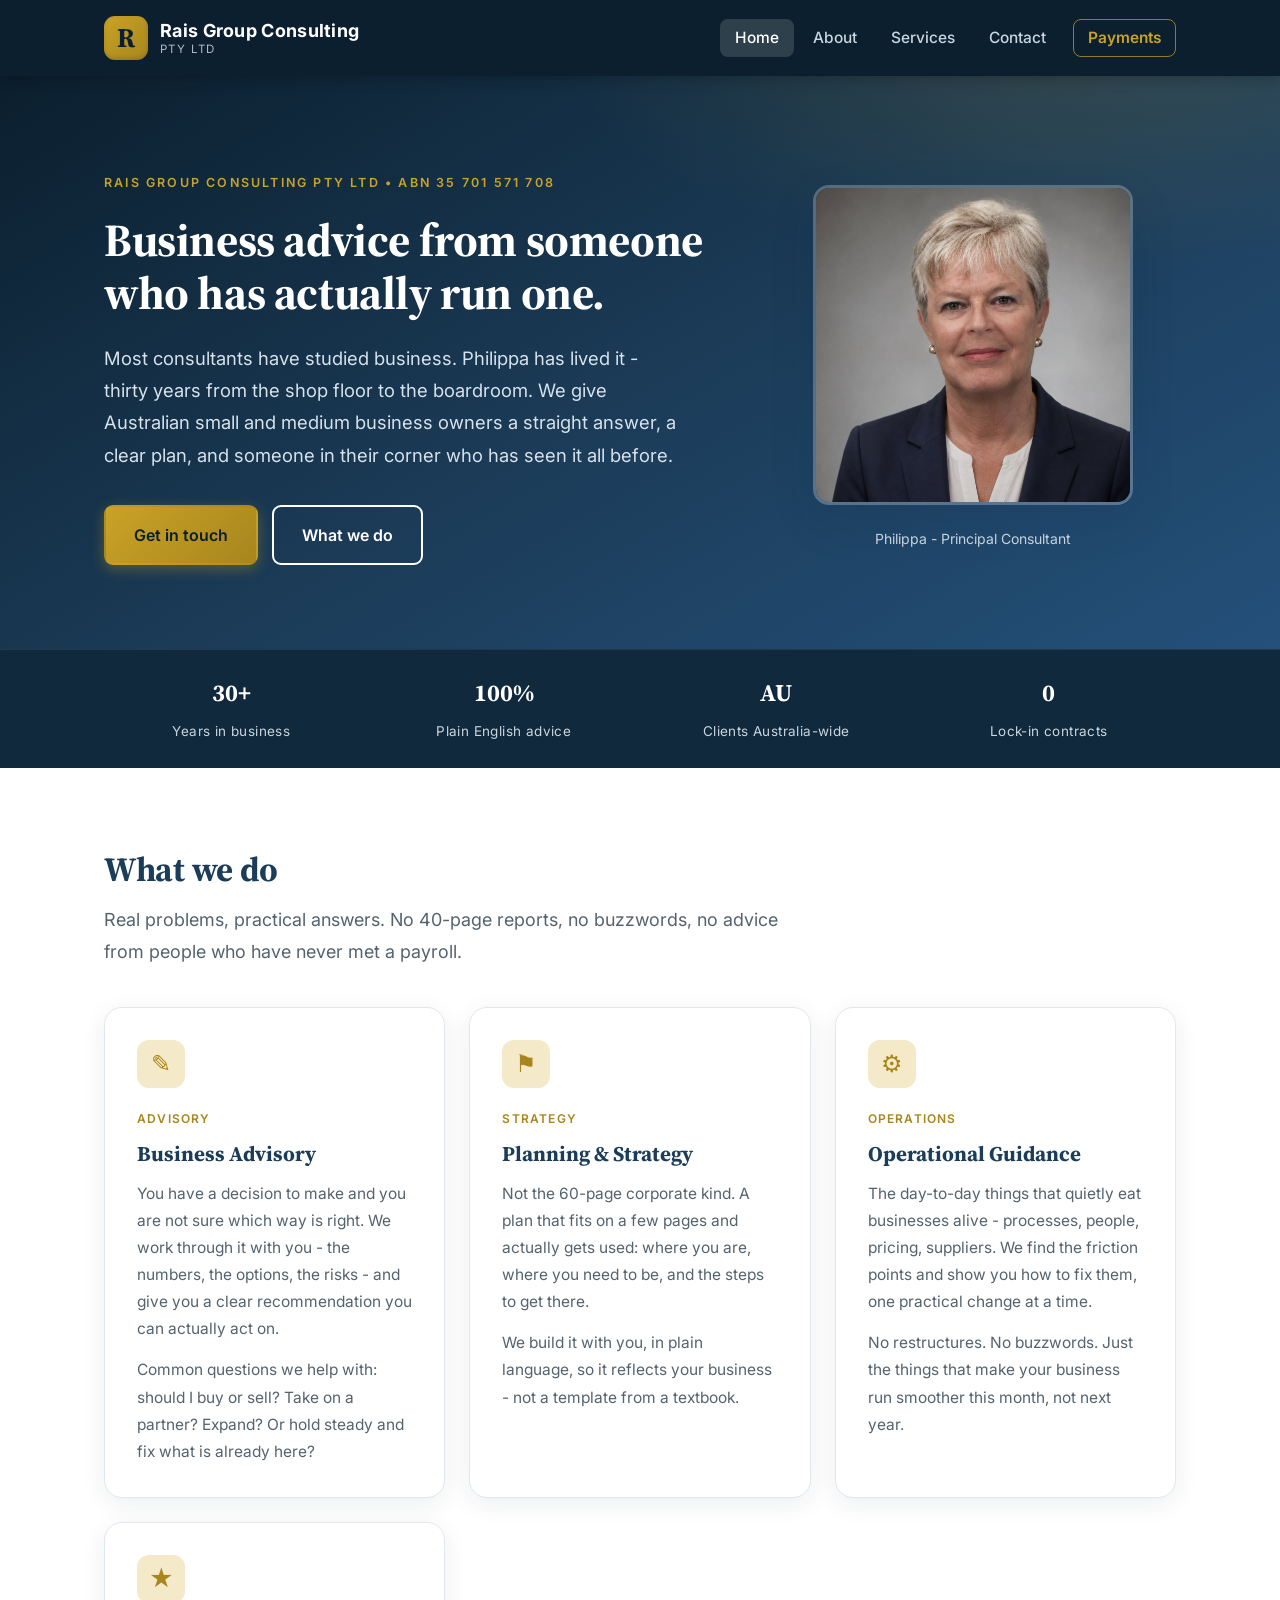
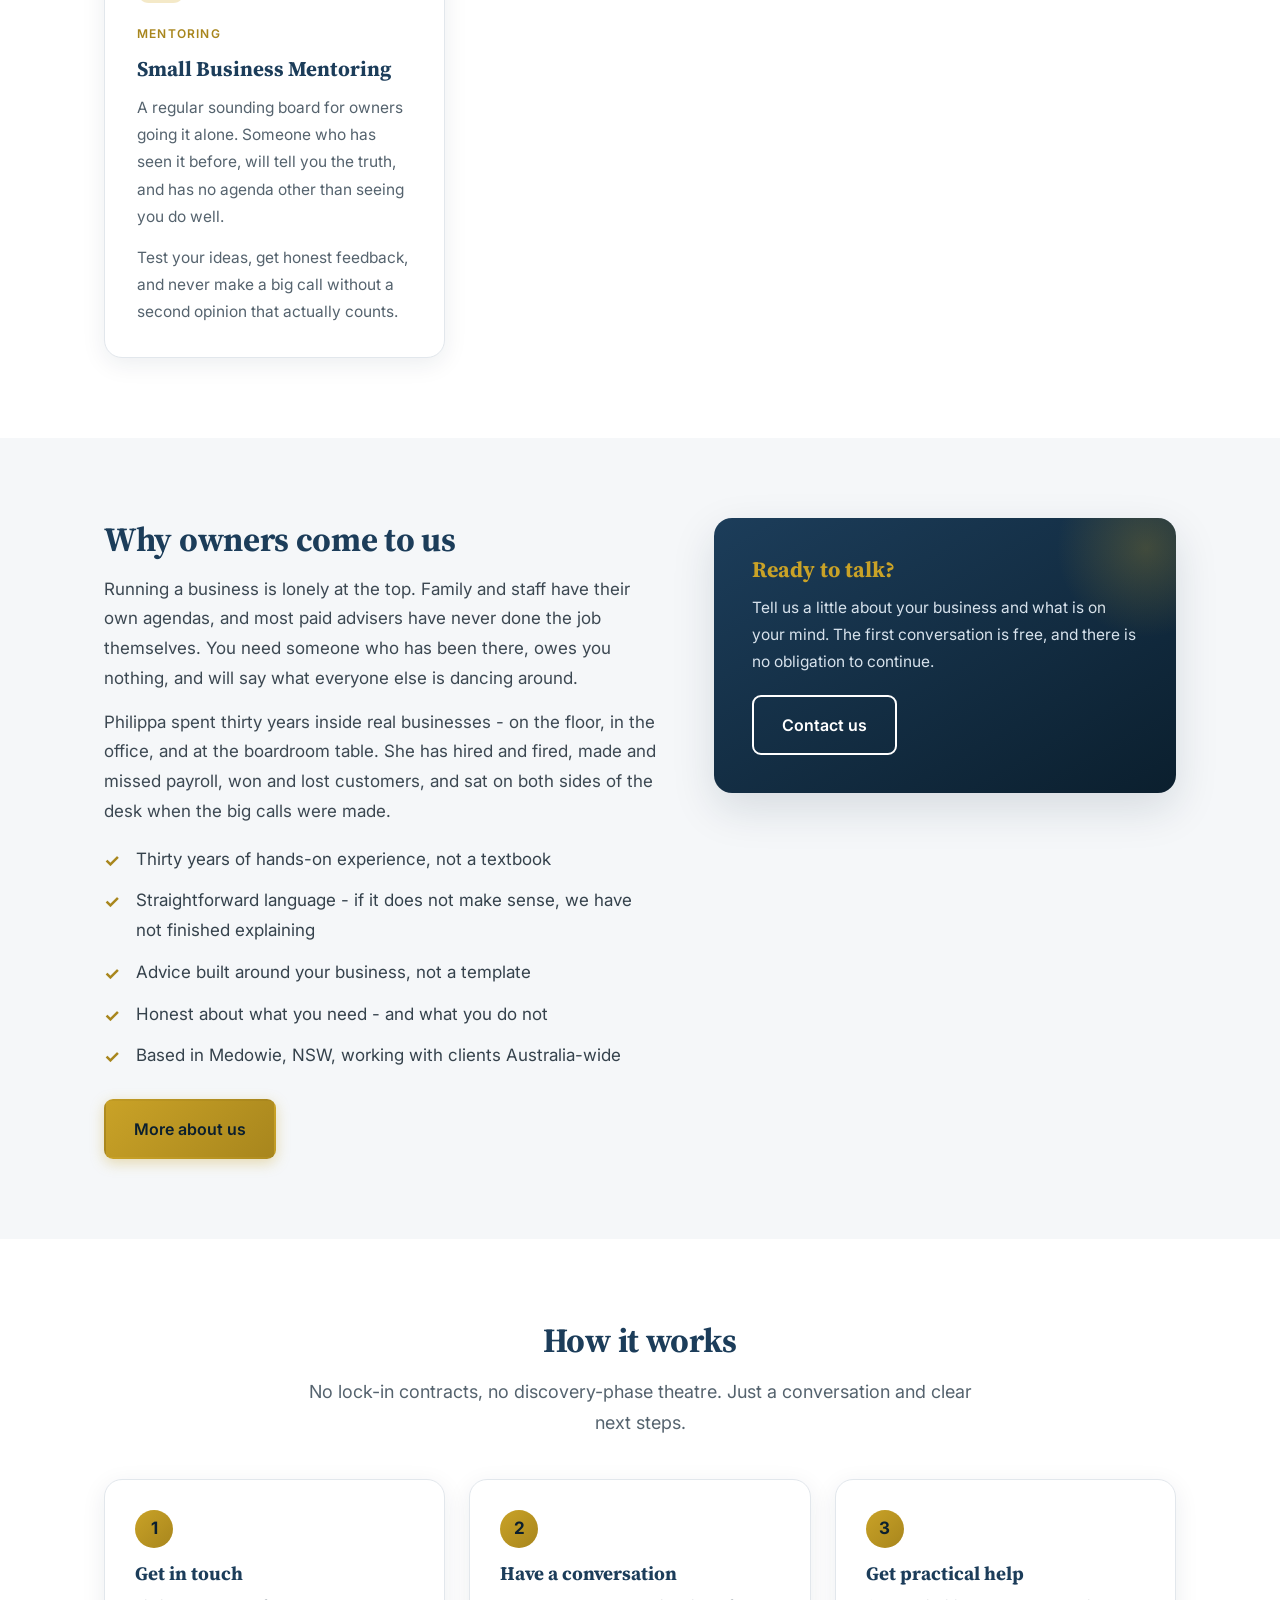
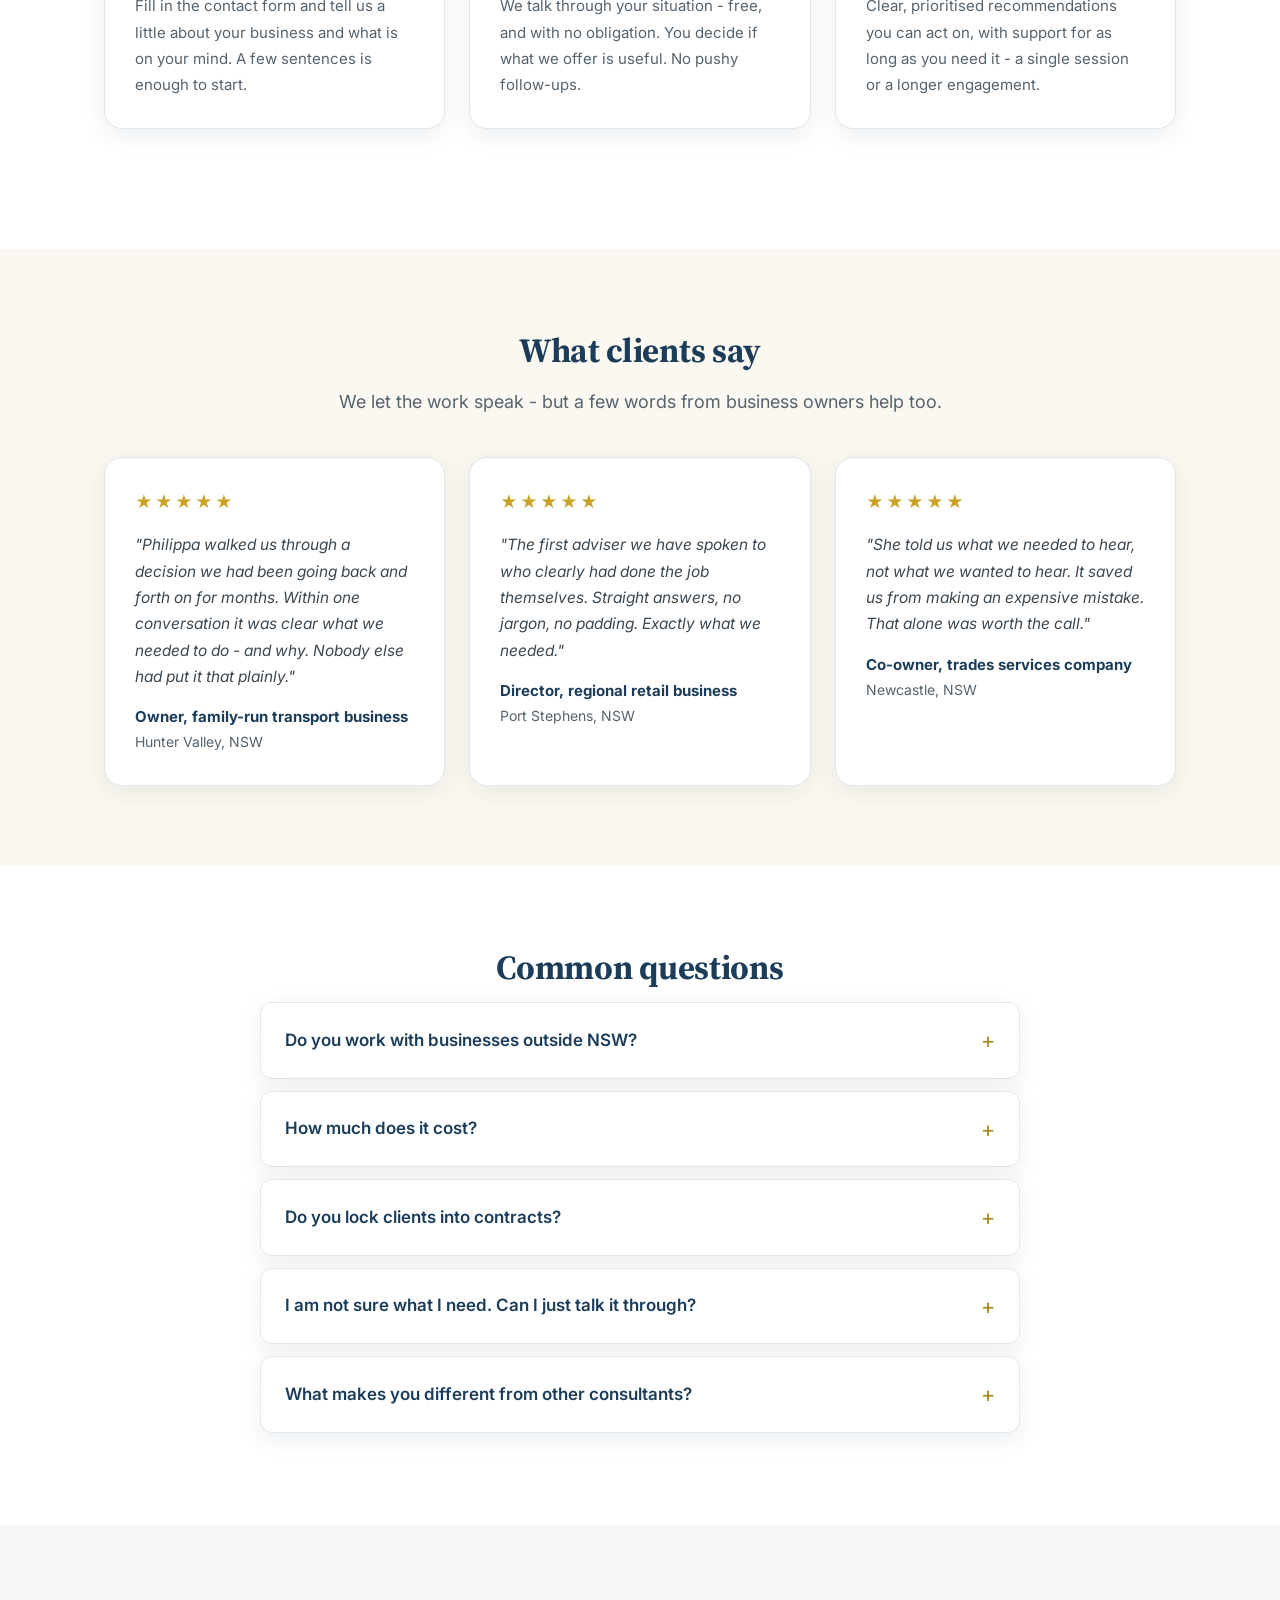
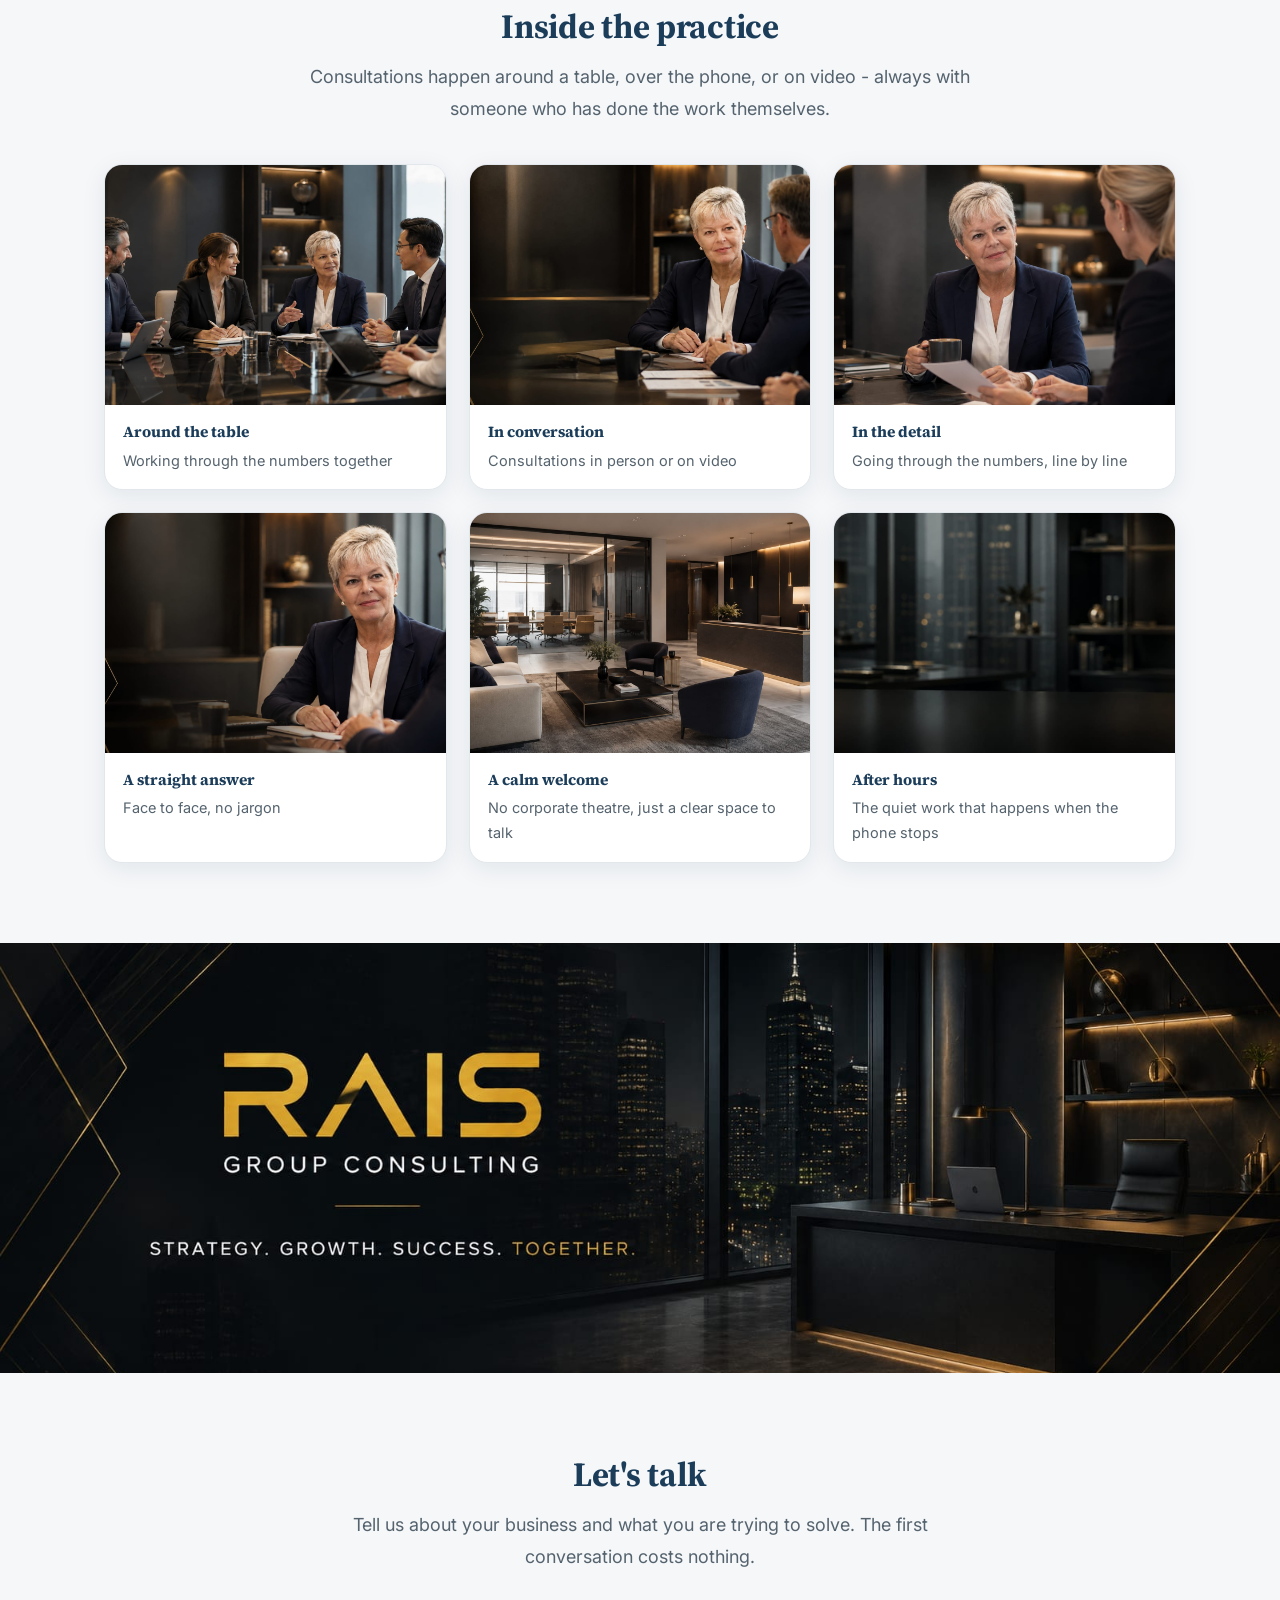
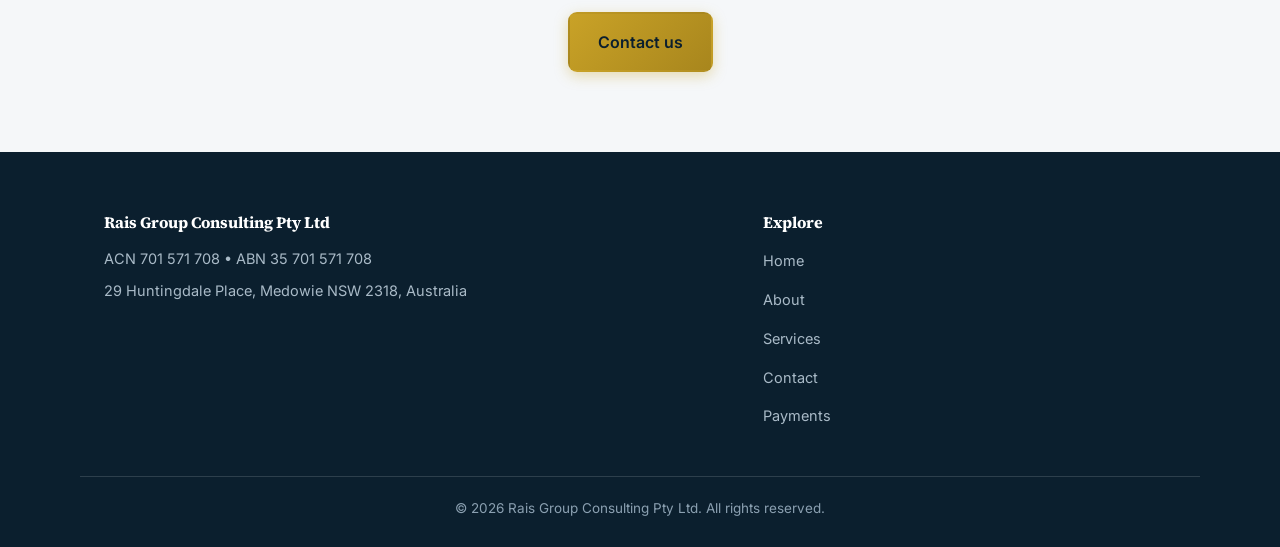
==== commit 49233950: "Add photo gallery, brand banner, and updated Philippa imagery" ====
--- a/index.html
+++ b/index.html
@@ -184,6 +184,43 @@
   </section>
 
   <section class="section section-alt">
+    <div class="container">
+      <h2 class="section-title center">Inside the practice</h2>
+      <p class="section-lead center" style="margin-left:auto;margin-right:auto;">Consultations happen around a table, over the phone, or on video - always with someone who has done the work themselves.</p>
+      <div class="gallery">
+        <figure>
+          <img src="assets/meeting-group.jpg" alt="Advisory meeting around the boardroom table">
+          <figcaption><strong>Around the table</strong>Working through the numbers together</figcaption>
+        </figure>
+        <figure>
+          <img src="assets/consultation-lounge.jpg" alt="Philippa in consultation with clients">
+          <figcaption><strong>In conversation</strong>Consultations in person or on video</figcaption>
+        </figure>
+        <figure>
+          <img src="assets/meeting-document.jpg" alt="Reviewing a document with a client">
+          <figcaption><strong>In the detail</strong>Going through the numbers, line by line</figcaption>
+        </figure>
+        <figure>
+          <img src="assets/meeting-executive.jpg" alt="Working session with a client">
+          <figcaption><strong>A straight answer</strong>Face to face, no jargon</figcaption>
+        </figure>
+        <figure>
+          <img src="assets/reception.jpg" alt="Rais Group Consulting reception area">
+          <figcaption><strong>A calm welcome</strong>No corporate theatre, just a clear space to talk</figcaption>
+        </figure>
+        <figure>
+          <img src="assets/office-night.jpg" alt="The office after hours">
+          <figcaption><strong>After hours</strong>The quiet work that happens when the phone stops</figcaption>
+        </figure>
+      </div>
+    </div>
+  </section>
+
+  <section class="brand-banner">
+    <img src="assets/branding-office.jpg" alt="Rais Group Consulting - office at night">
+  </section>
+
+  <section class="section section-alt">
     <div class="container center">
       <h2 class="section-title">Let's talk</h2>
       <p class="section-lead" style="margin-left:auto;margin-right:auto;">Tell us about your business and what you are trying to solve. The first conversation costs nothing.</p>
--- a/css/styles.css
+++ b/css/styles.css
@@ -257,6 +257,19 @@
 .step h3 { color: var(--navy); margin-bottom: 8px; font-size: 19px; }
 .step p { color: var(--muted); font-size: 15px; }
 
+/* Photo gallery */
+.gallery { display: grid; grid-template-columns: repeat(3, 1fr); gap: 22px; }
+.gallery figure {
+  margin: 0; border-radius: var(--radius-lg); overflow: hidden; box-shadow: var(--shadow);
+  background: var(--bg); border: 1px solid var(--line); transition: box-shadow 0.2s, transform 0.2s;
+}
+.gallery figure:hover { box-shadow: var(--shadow-lg); transform: translateY(-3px); }
+.gallery img { width: 100%; height: 240px; object-fit: cover; display: block; }
+.gallery figcaption { padding: 13px 18px 16px; font-size: 14.5px; color: var(--muted); }
+.gallery figcaption strong { display: block; color: var(--navy); font-size: 15.5px; margin-bottom: 2px; font-family: var(--font-head); }
+.brand-banner { padding: 0; }
+.brand-banner img { width: 100%; max-height: 430px; object-fit: cover; display: block; }
+
 /* Quote */
 .pull-quote {
   font-size: 24px; line-height: 1.5; color: var(--navy); font-weight: 600;
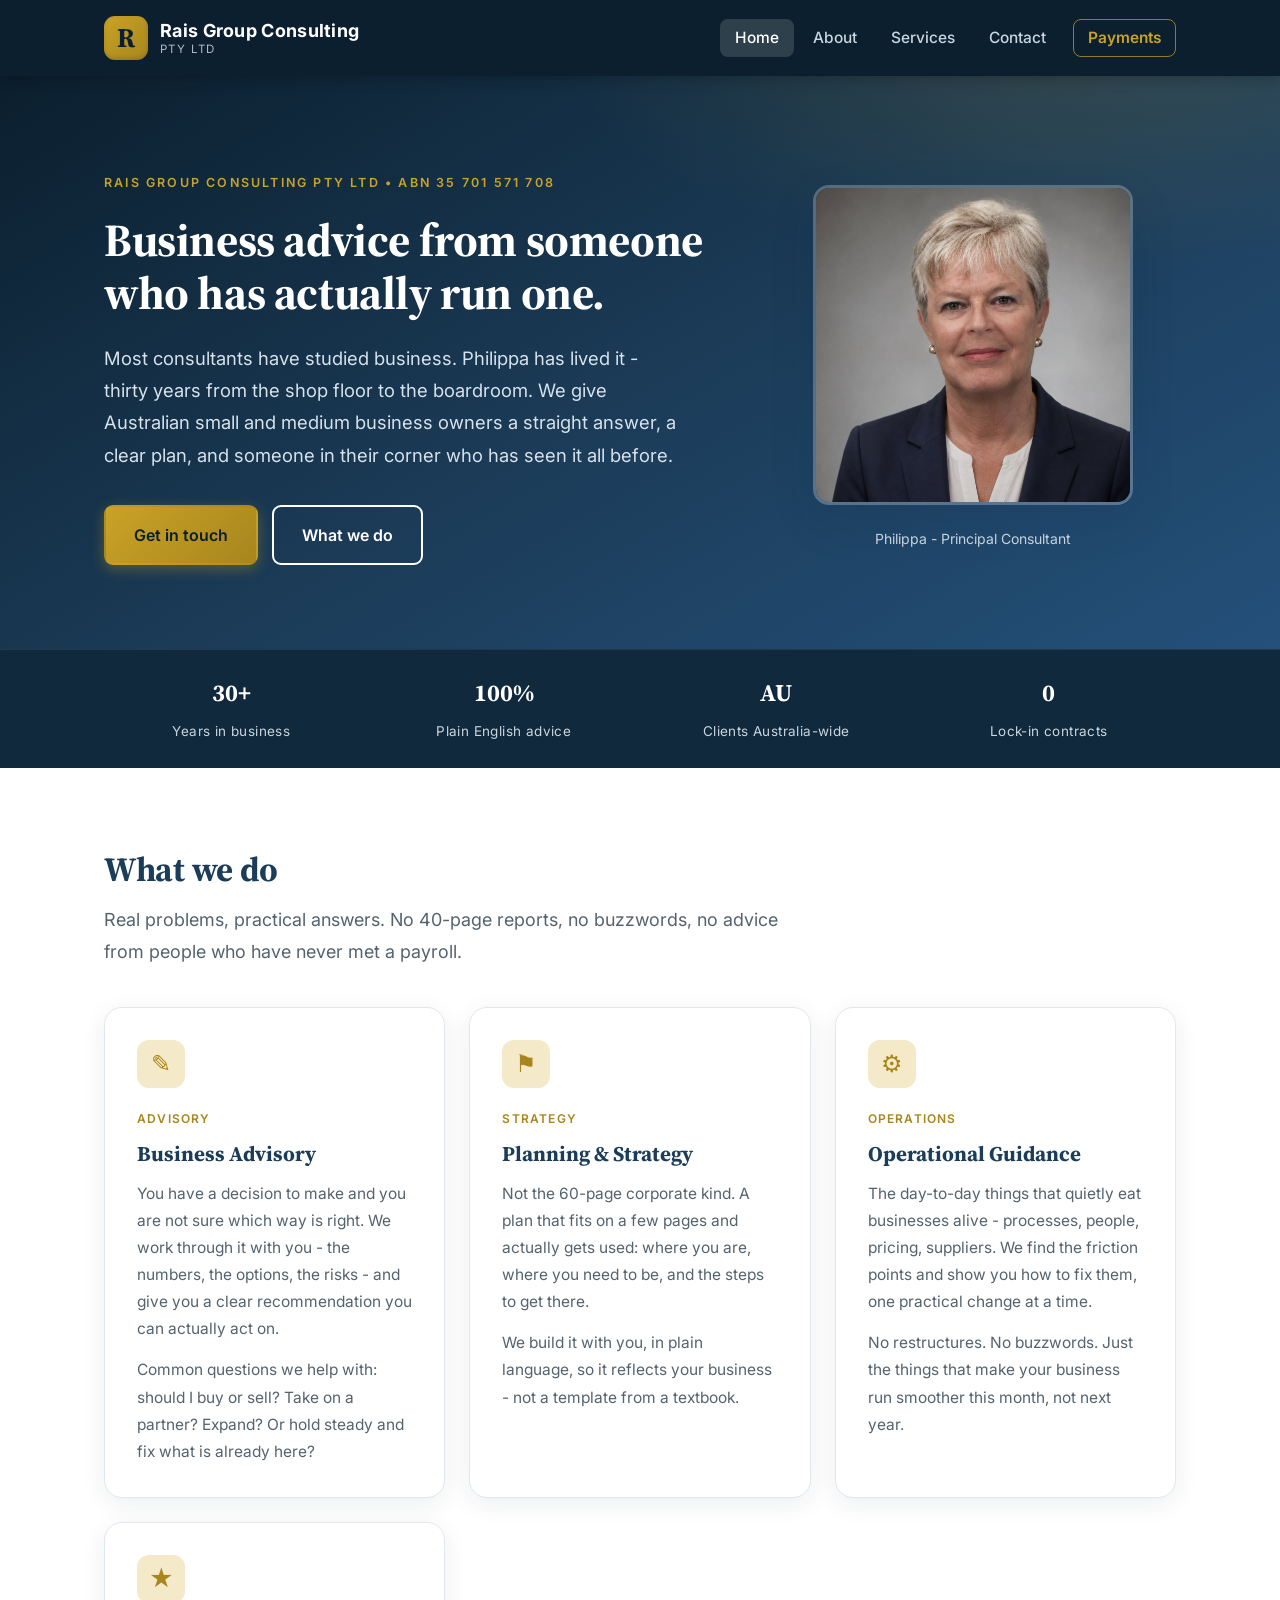
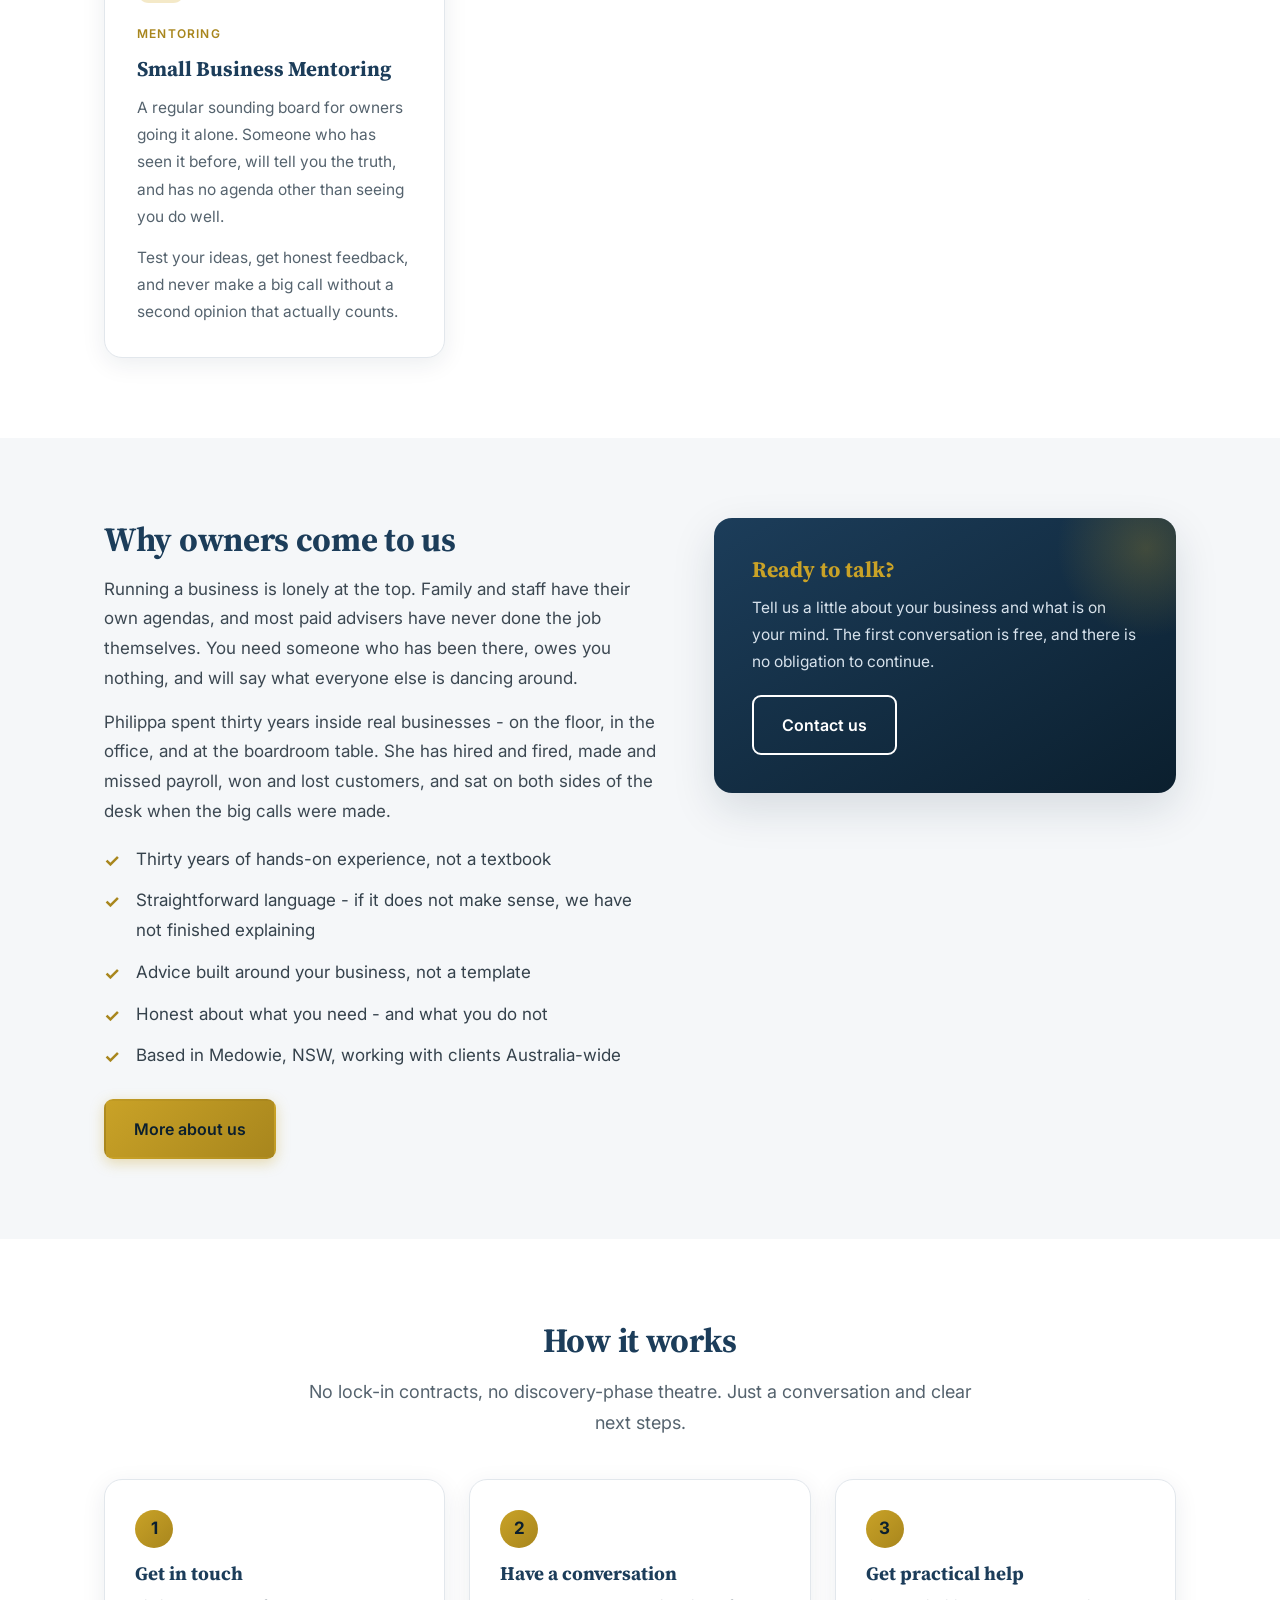
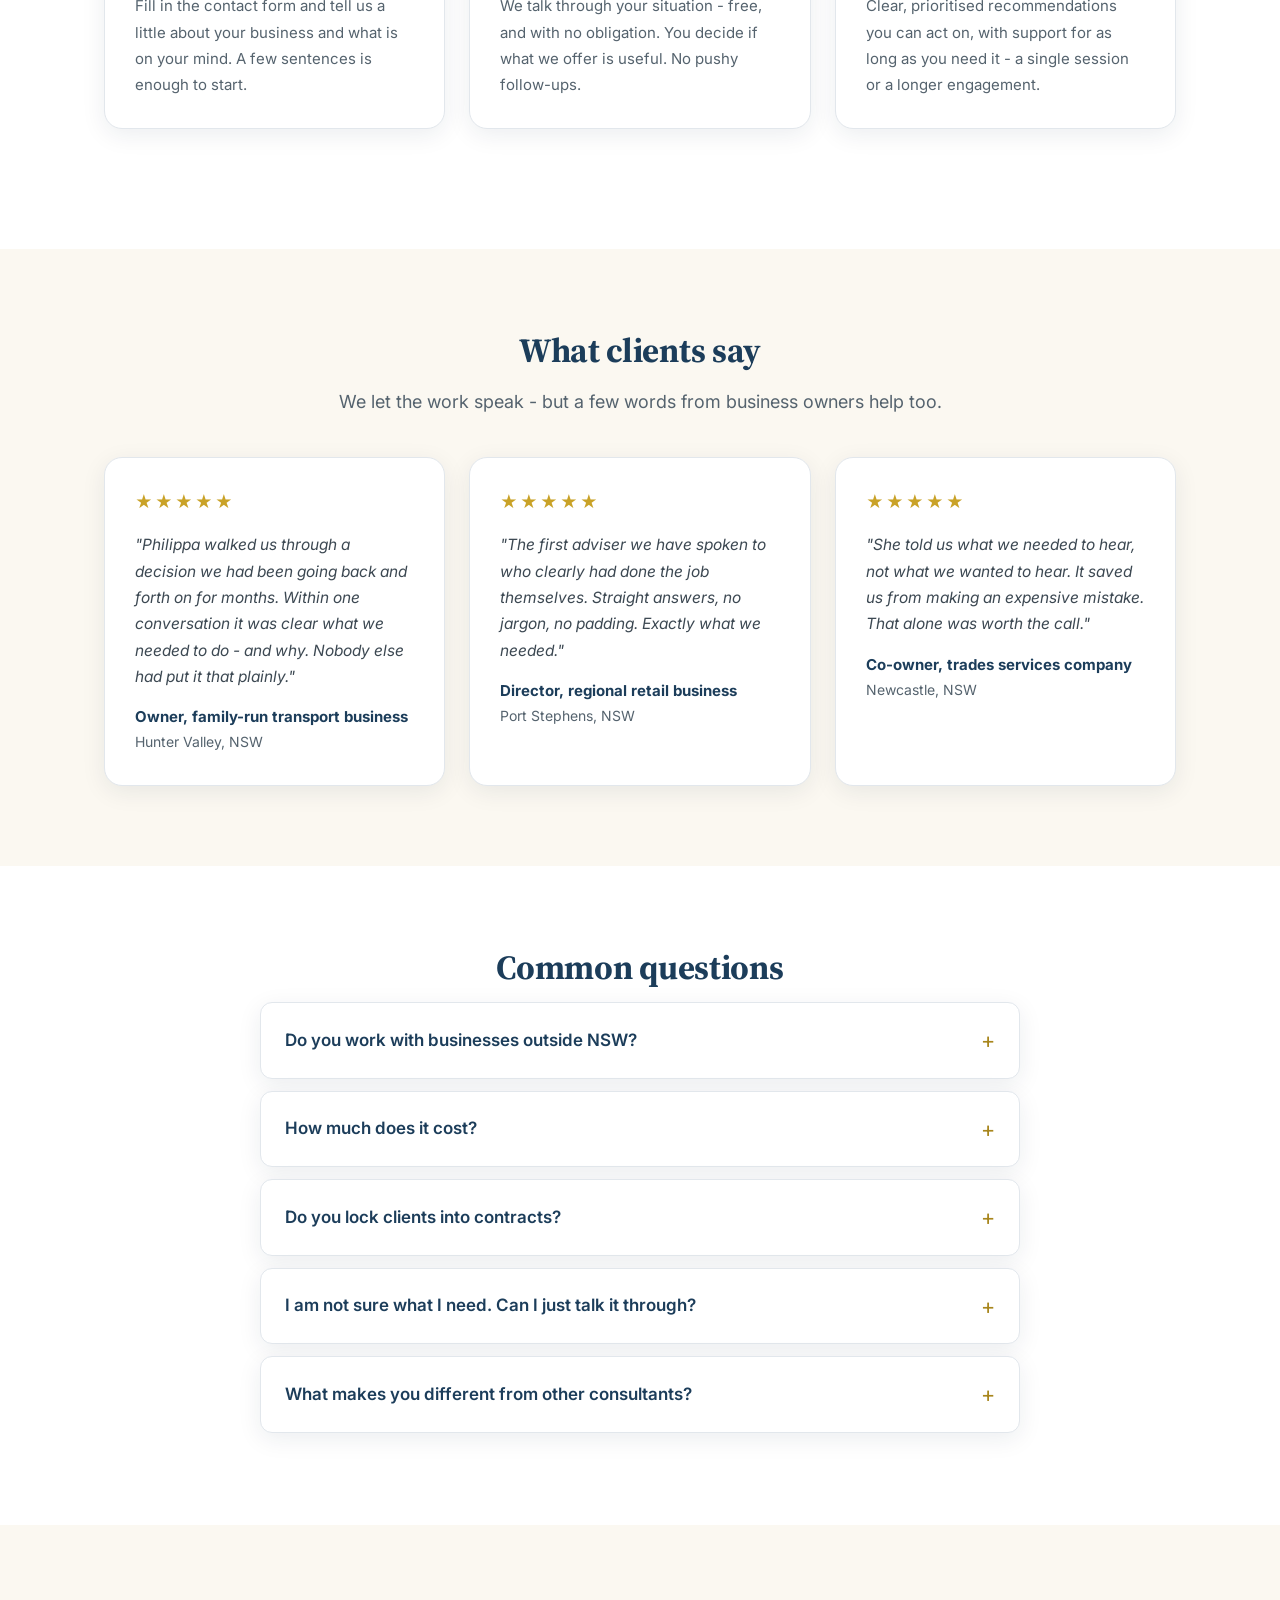
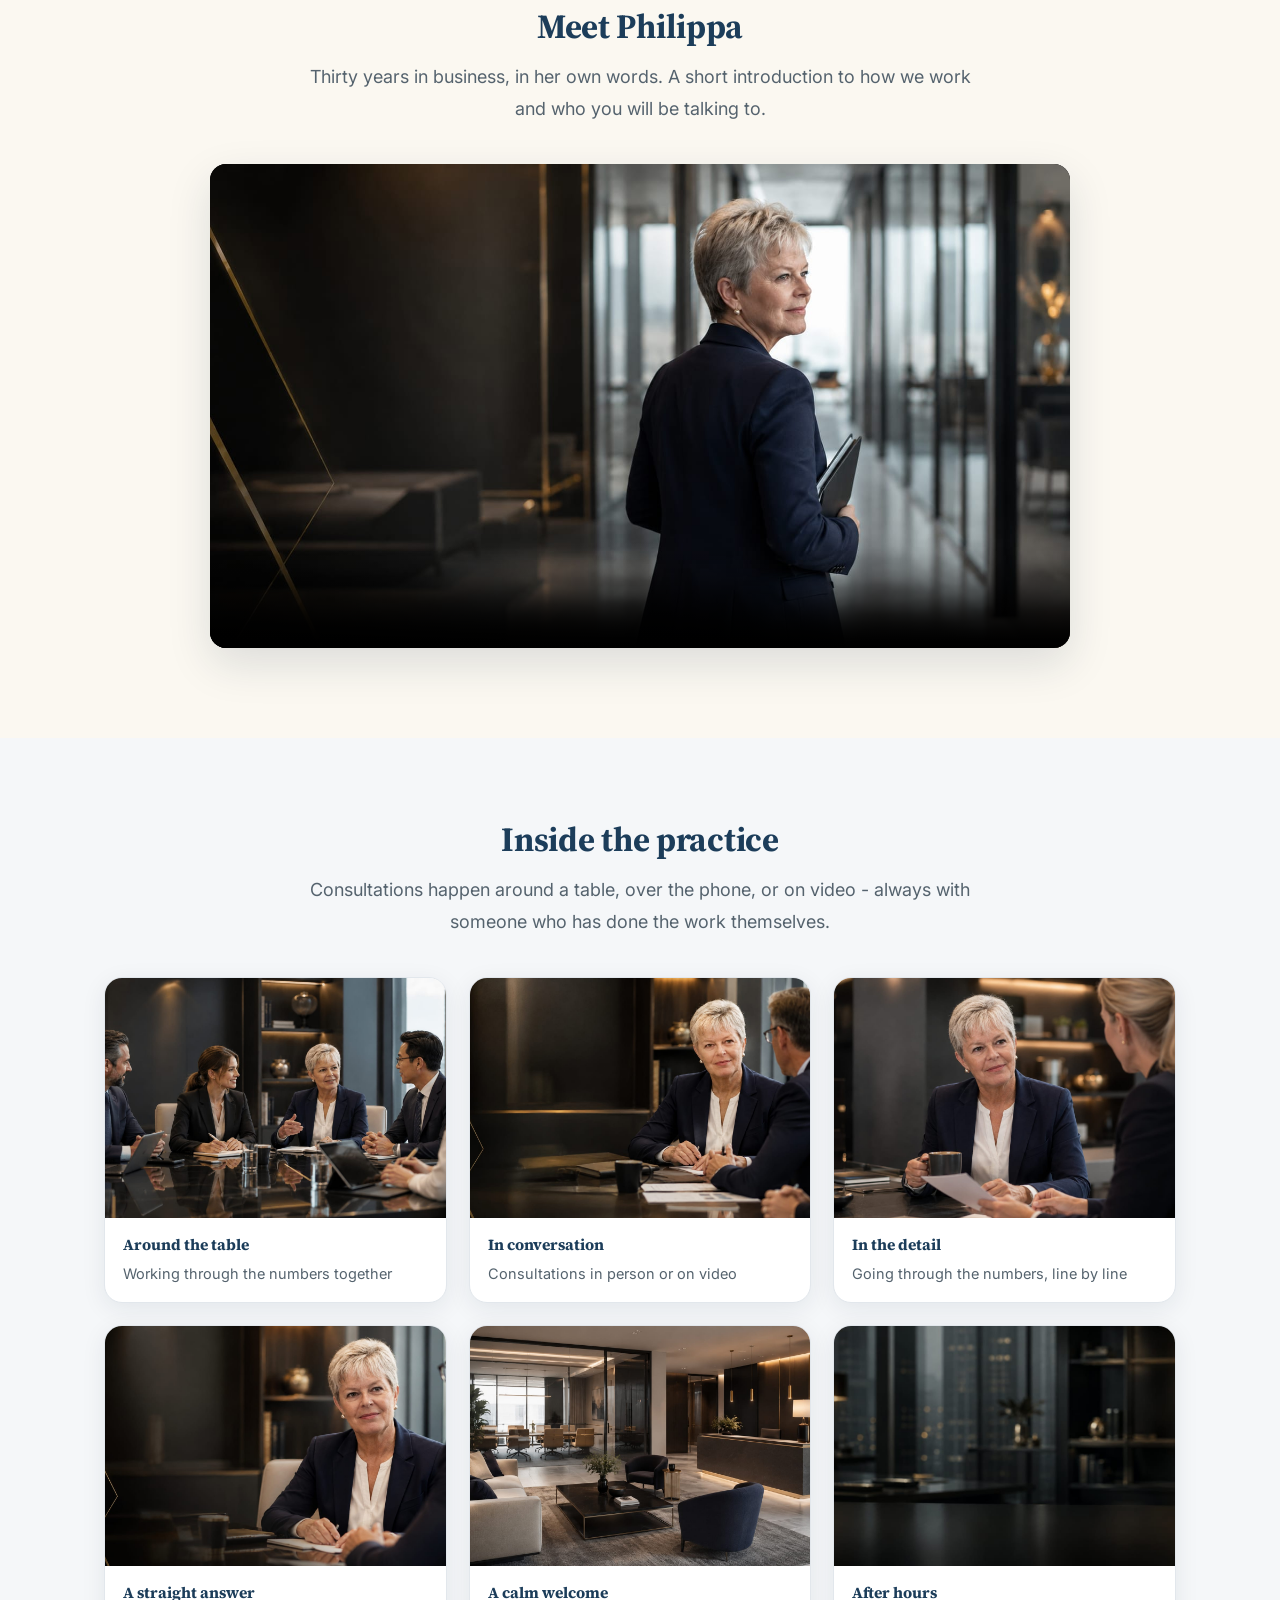
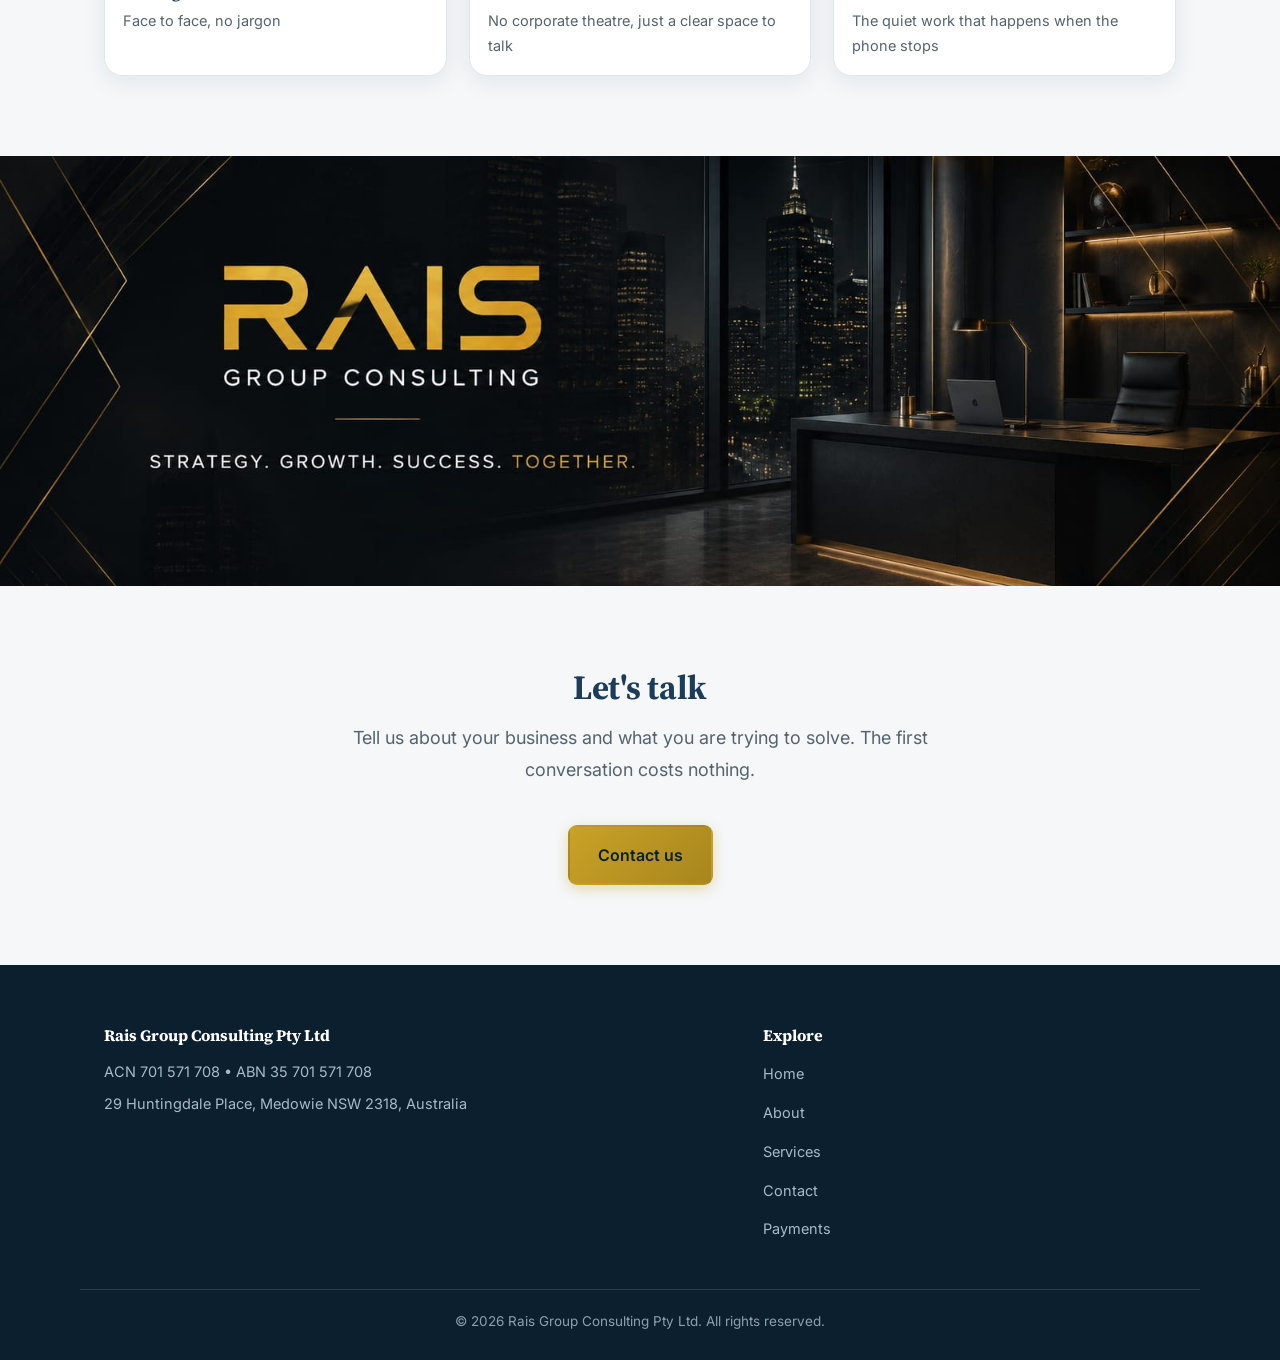
==== commit 5b5a23d1: "Add Meet Philippa intro video section" ====
--- a/index.html
+++ b/index.html
@@ -183,6 +183,19 @@
     </div>
   </section>
 
+  <section class="section section-warm">
+    <div class="container center">
+      <h2 class="section-title">Meet Philippa</h2>
+      <p class="section-lead center" style="margin-left:auto;margin-right:auto;">Thirty years in business, in her own words. A short introduction to how we work and who you will be talking to.</p>
+      <div class="video-wrap">
+        <video controls preload="metadata" poster="assets/philippa-hallway.jpg" style="width:100%;max-width:860px;border-radius:16px;box-shadow:var(--shadow-lg);background:#000;">
+          <source src="assets/philippa-intro.mp4" type="video/mp4">
+          Your browser does not support the video tag.
+        </video>
+      </div>
+    </div>
+  </section>
+
   <section class="section section-alt">
     <div class="container">
       <h2 class="section-title center">Inside the practice</h2>
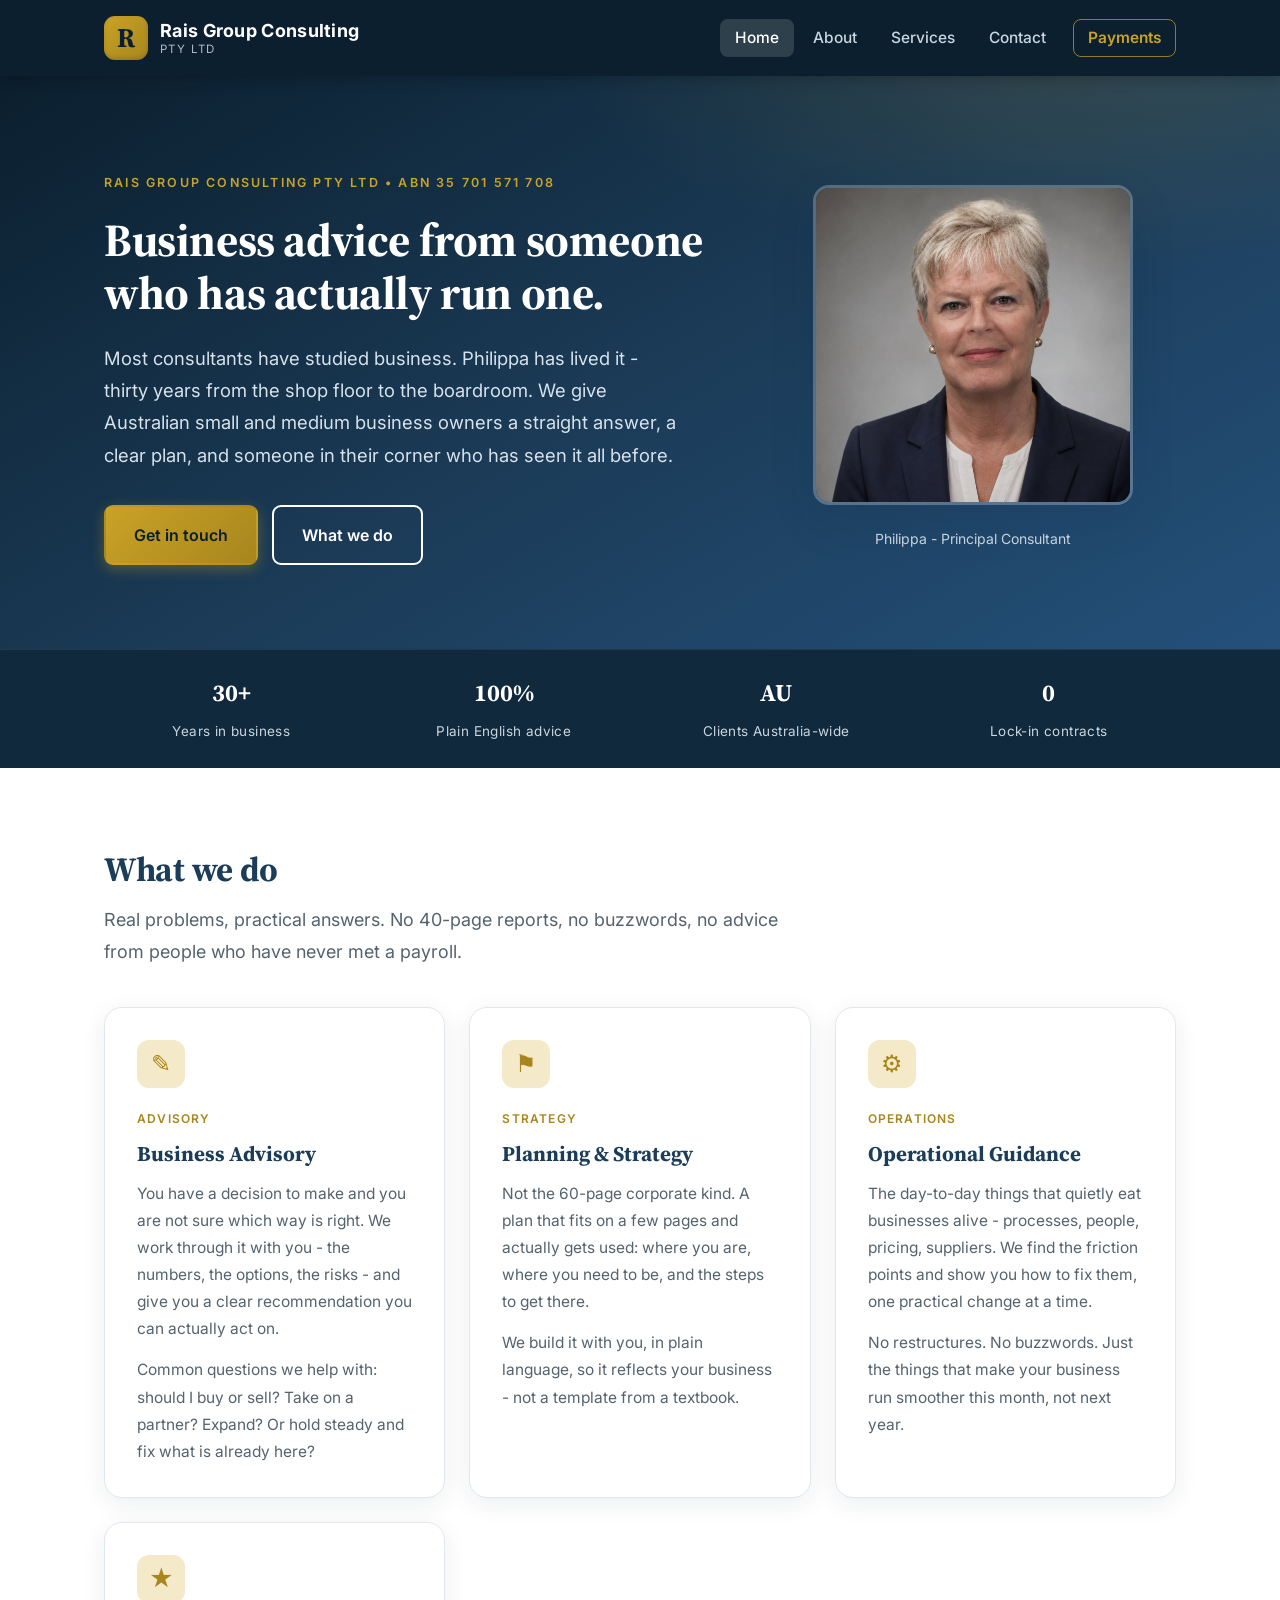
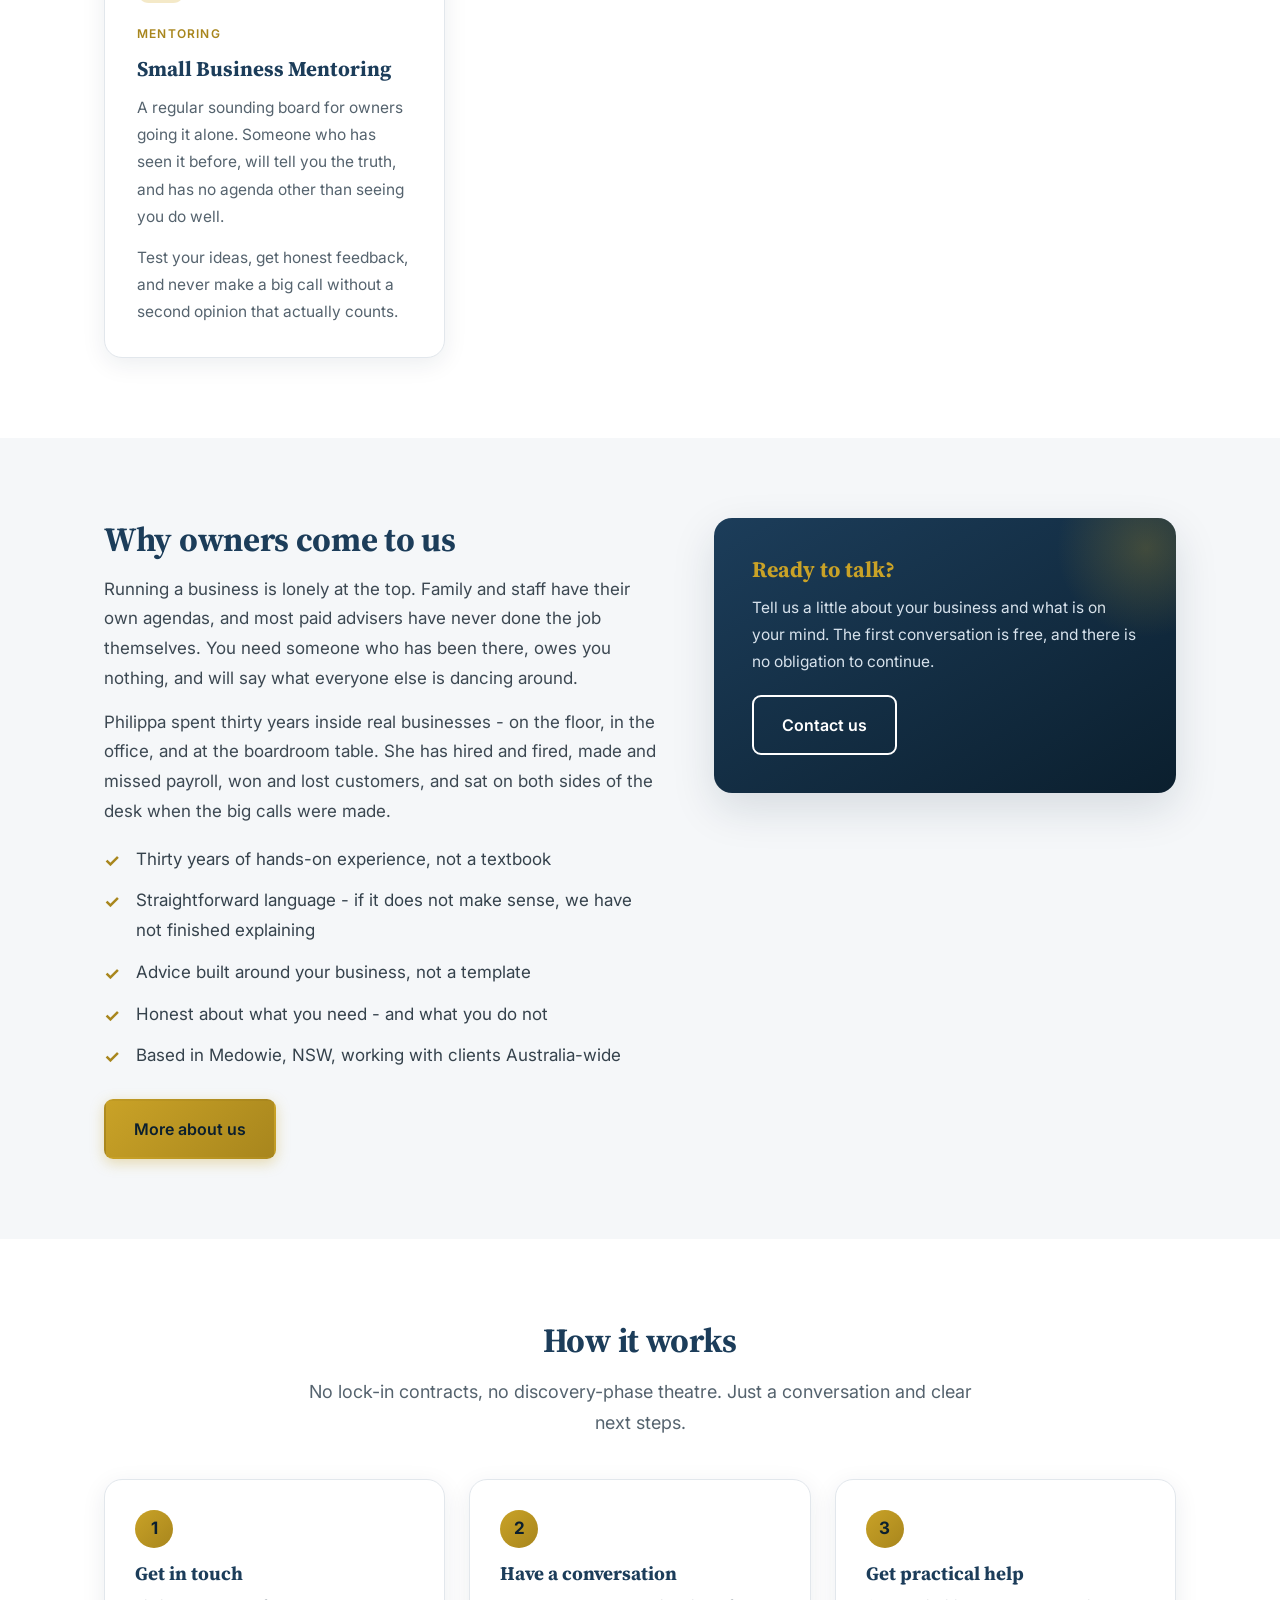
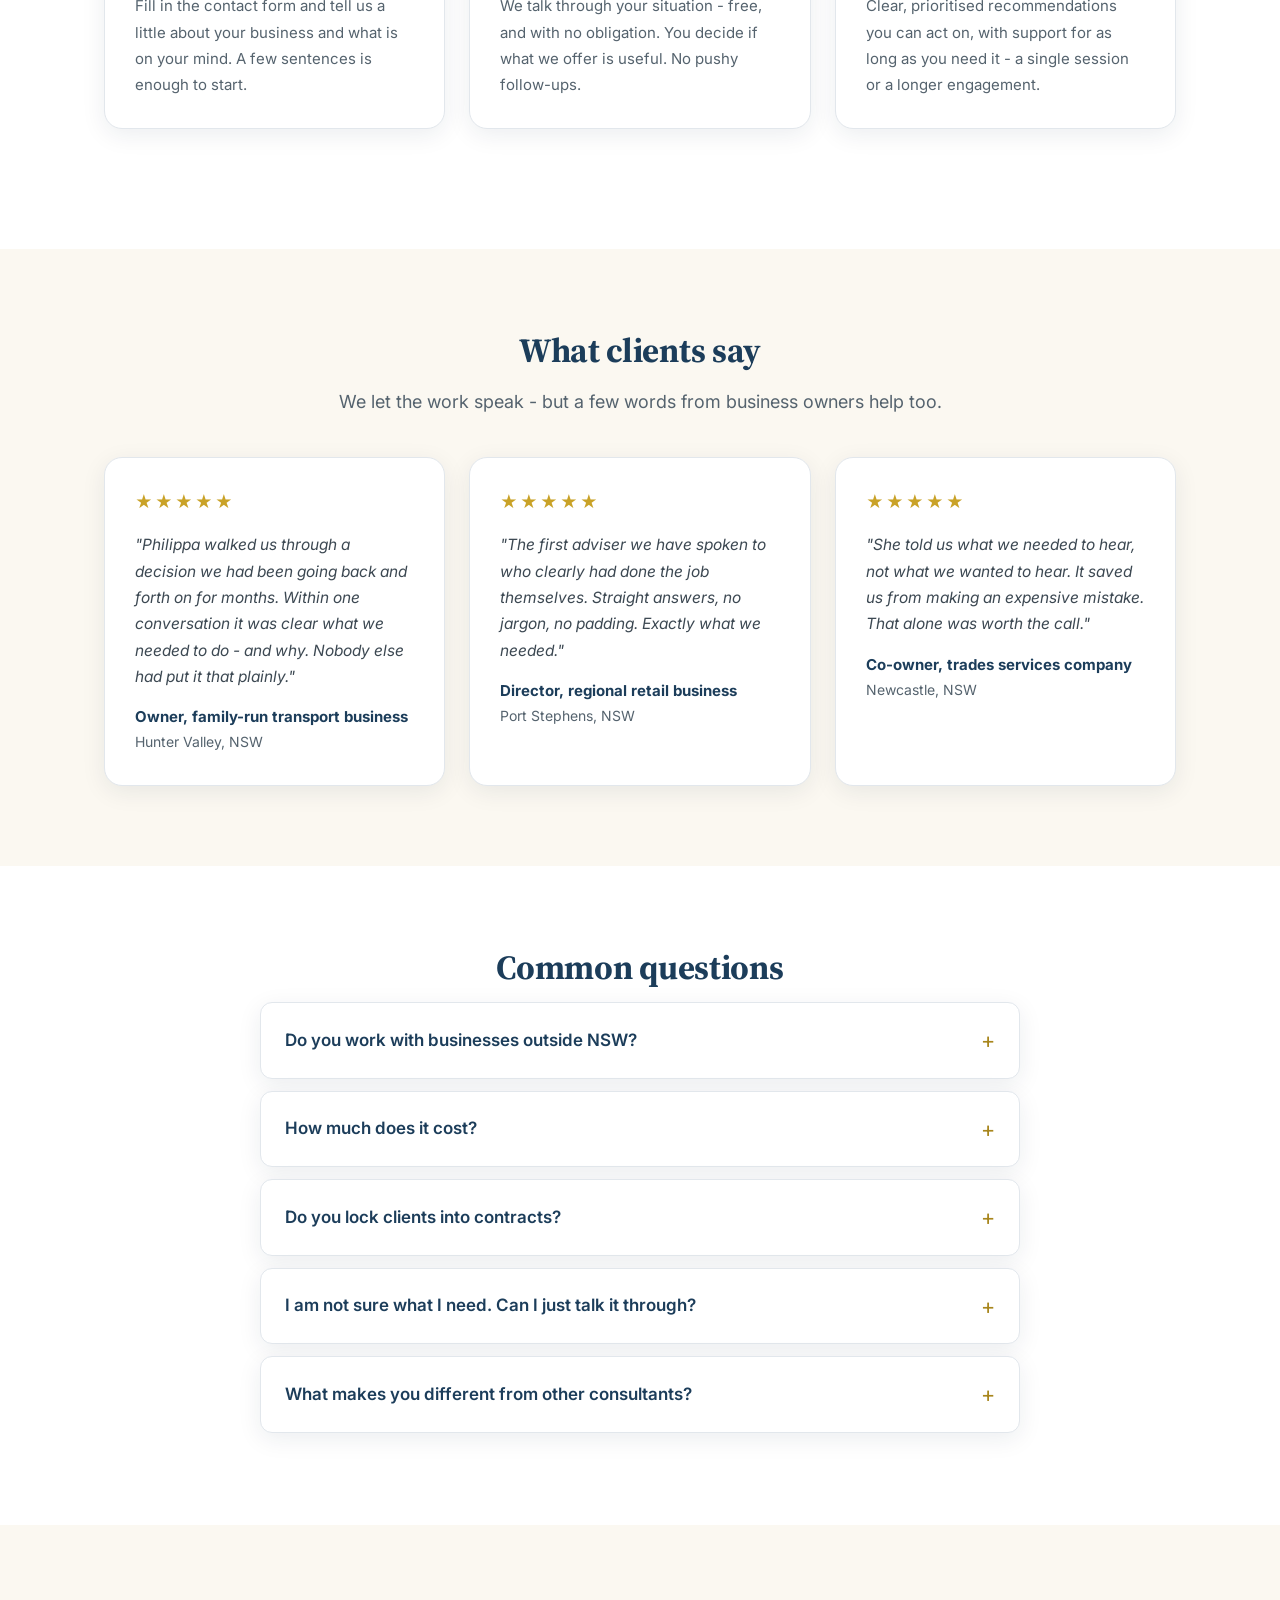
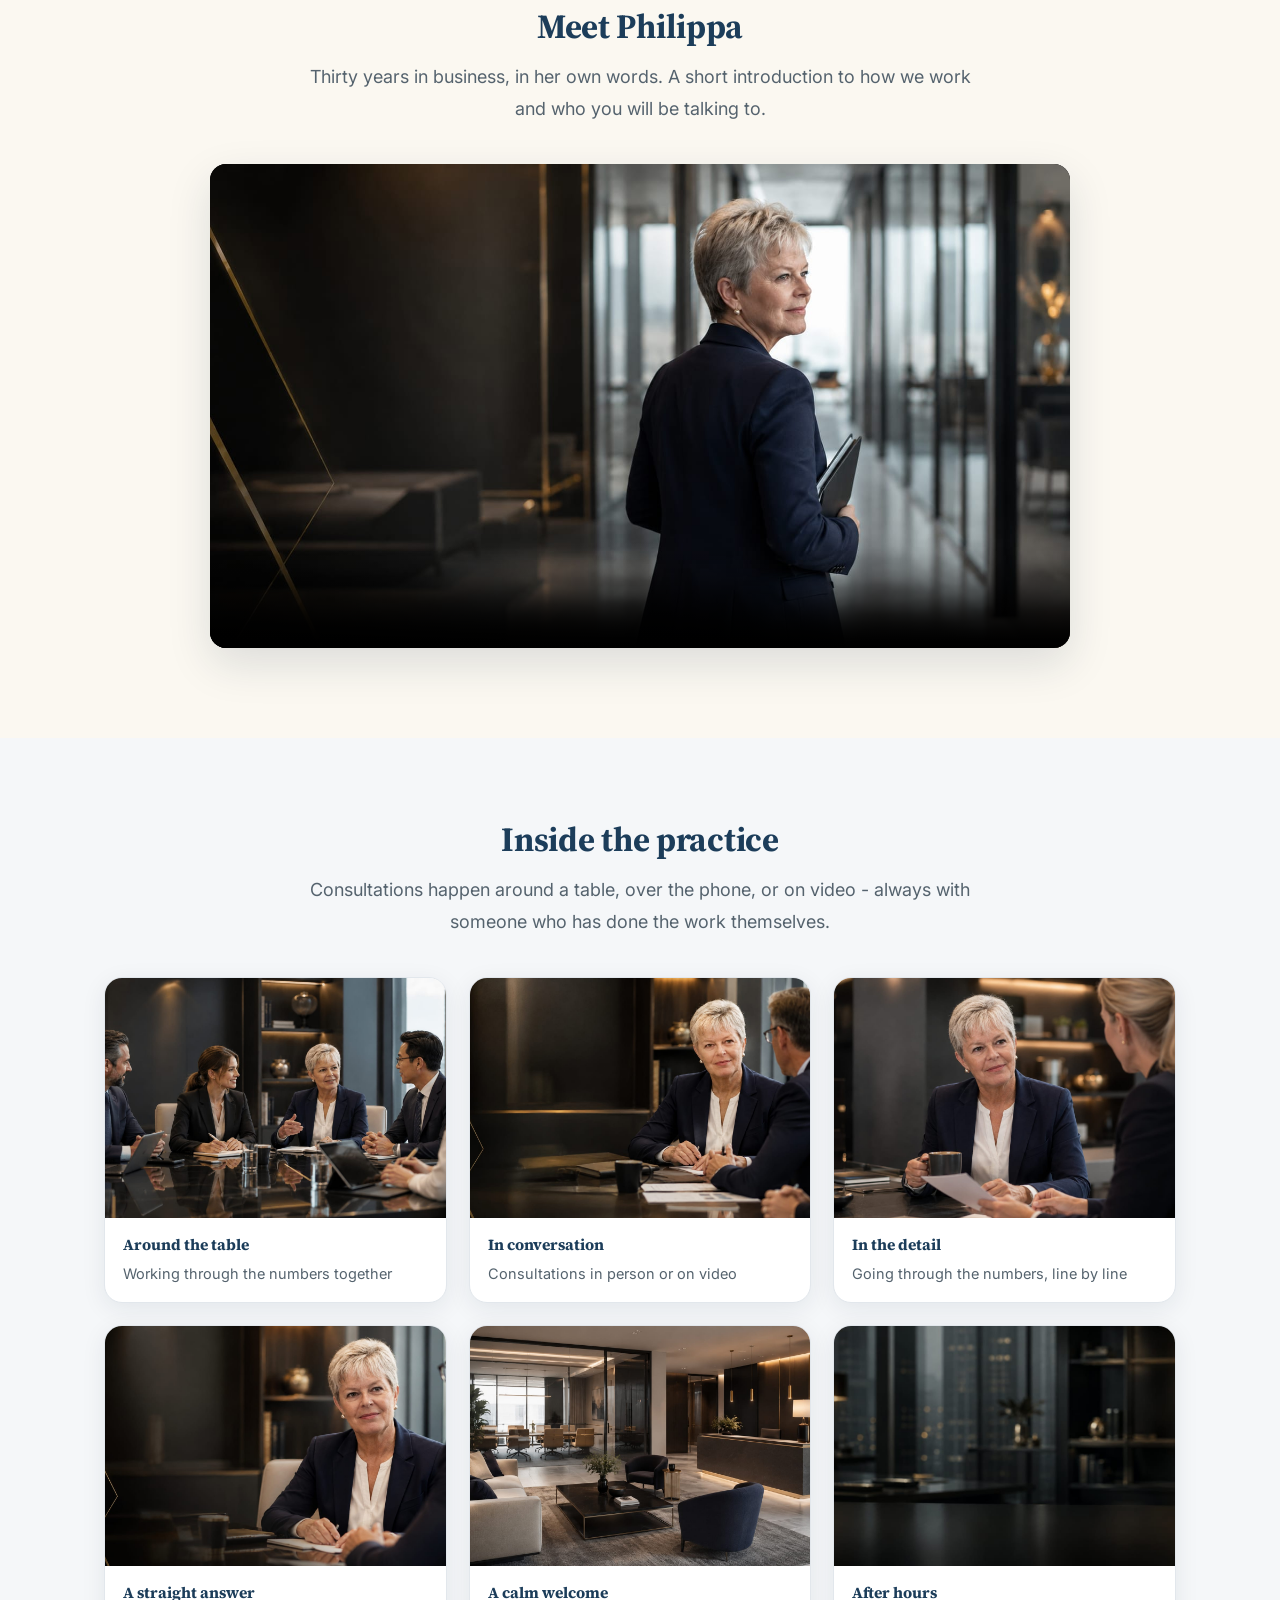
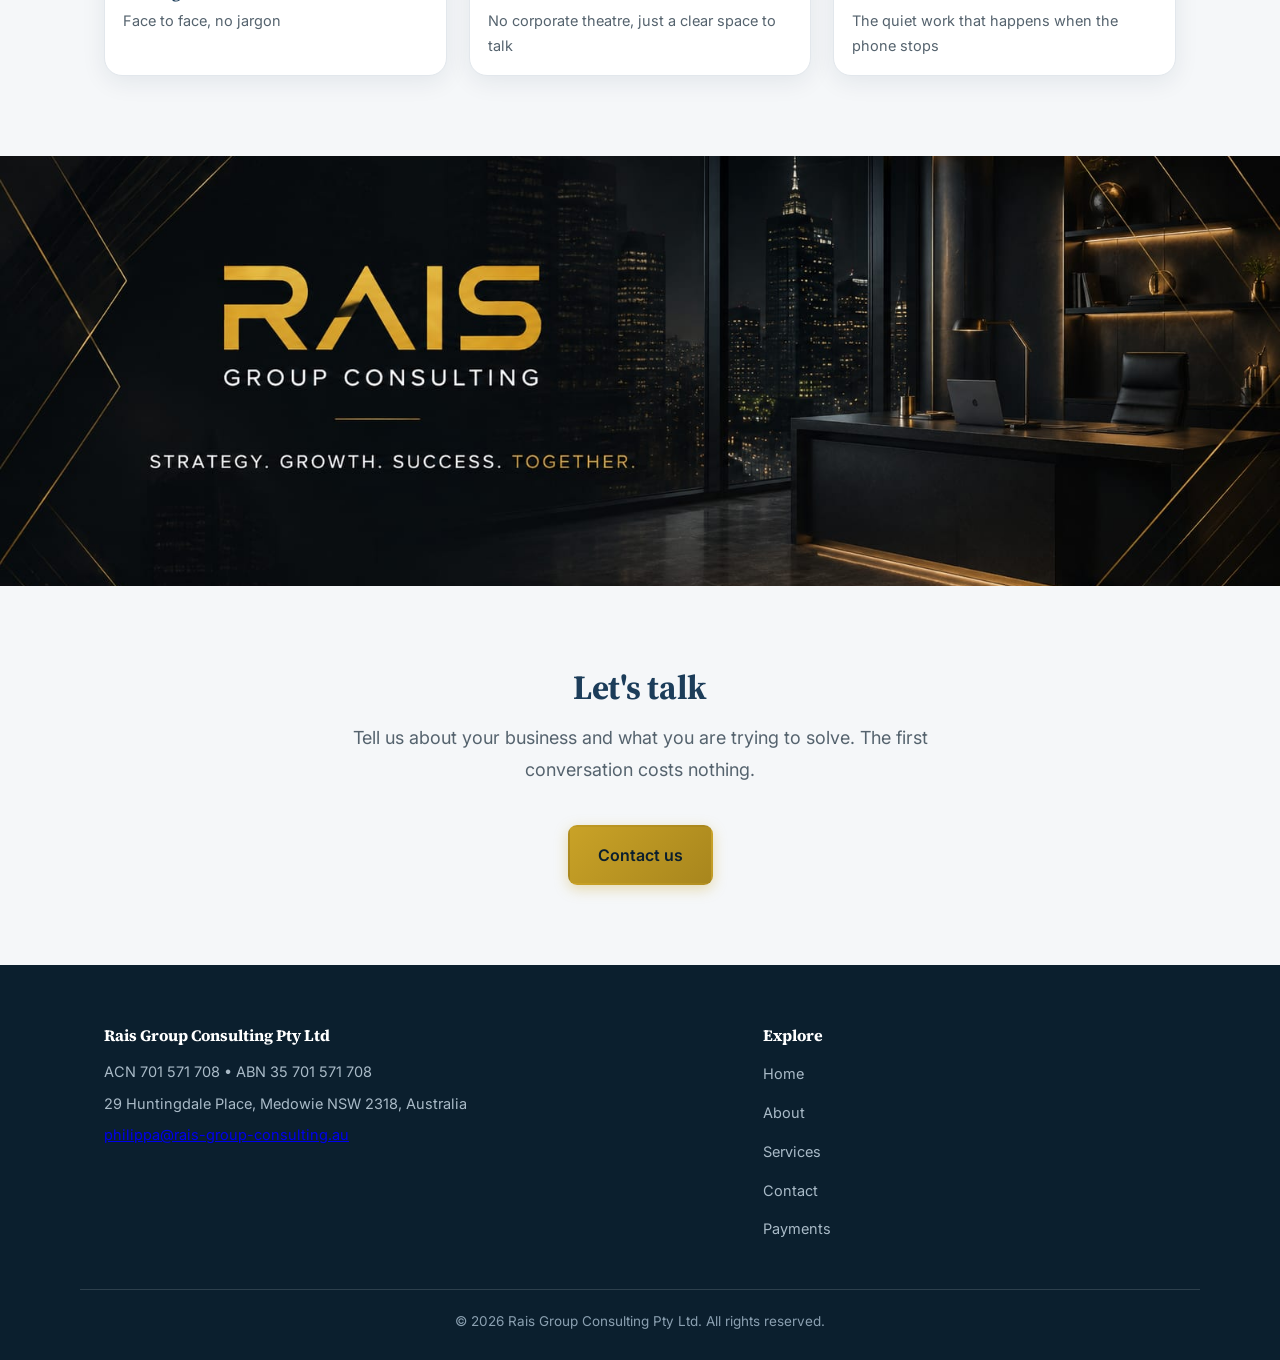
==== commit daeed234: "Add contact email philippa@rais-group-consulting.au to contact page and footers" ====
--- a/index.html
+++ b/index.html
@@ -248,6 +248,7 @@
       <h4>Rais Group Consulting Pty Ltd</h4>
       <p>ACN 701 571 708 &bull; ABN 35 701 571 708</p>
       <p>29 Huntingdale Place, Medowie NSW 2318, Australia</p>
+      <p><a href="mailto:philippa@rais-group-consulting.au">philippa@rais-group-consulting.au</a></p>
     </div>
     <div>
       <h4>Explore</h4>
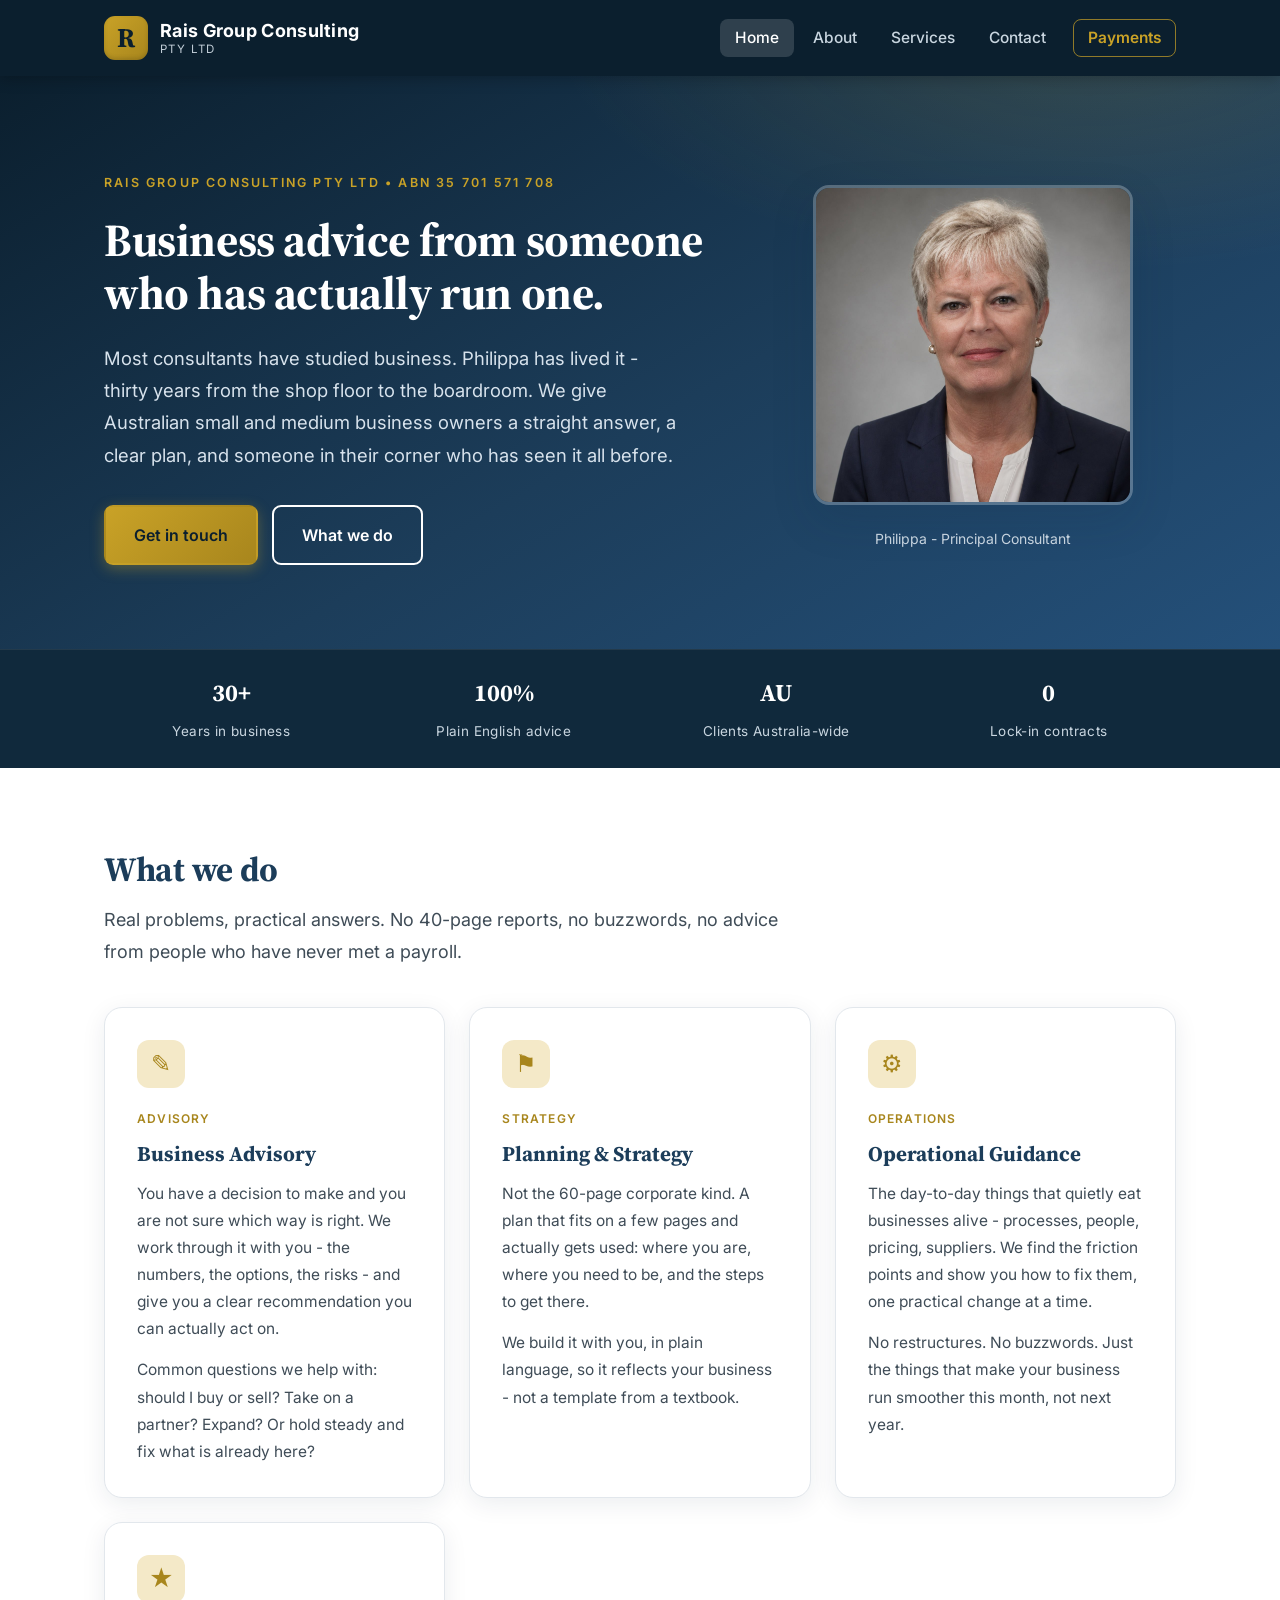
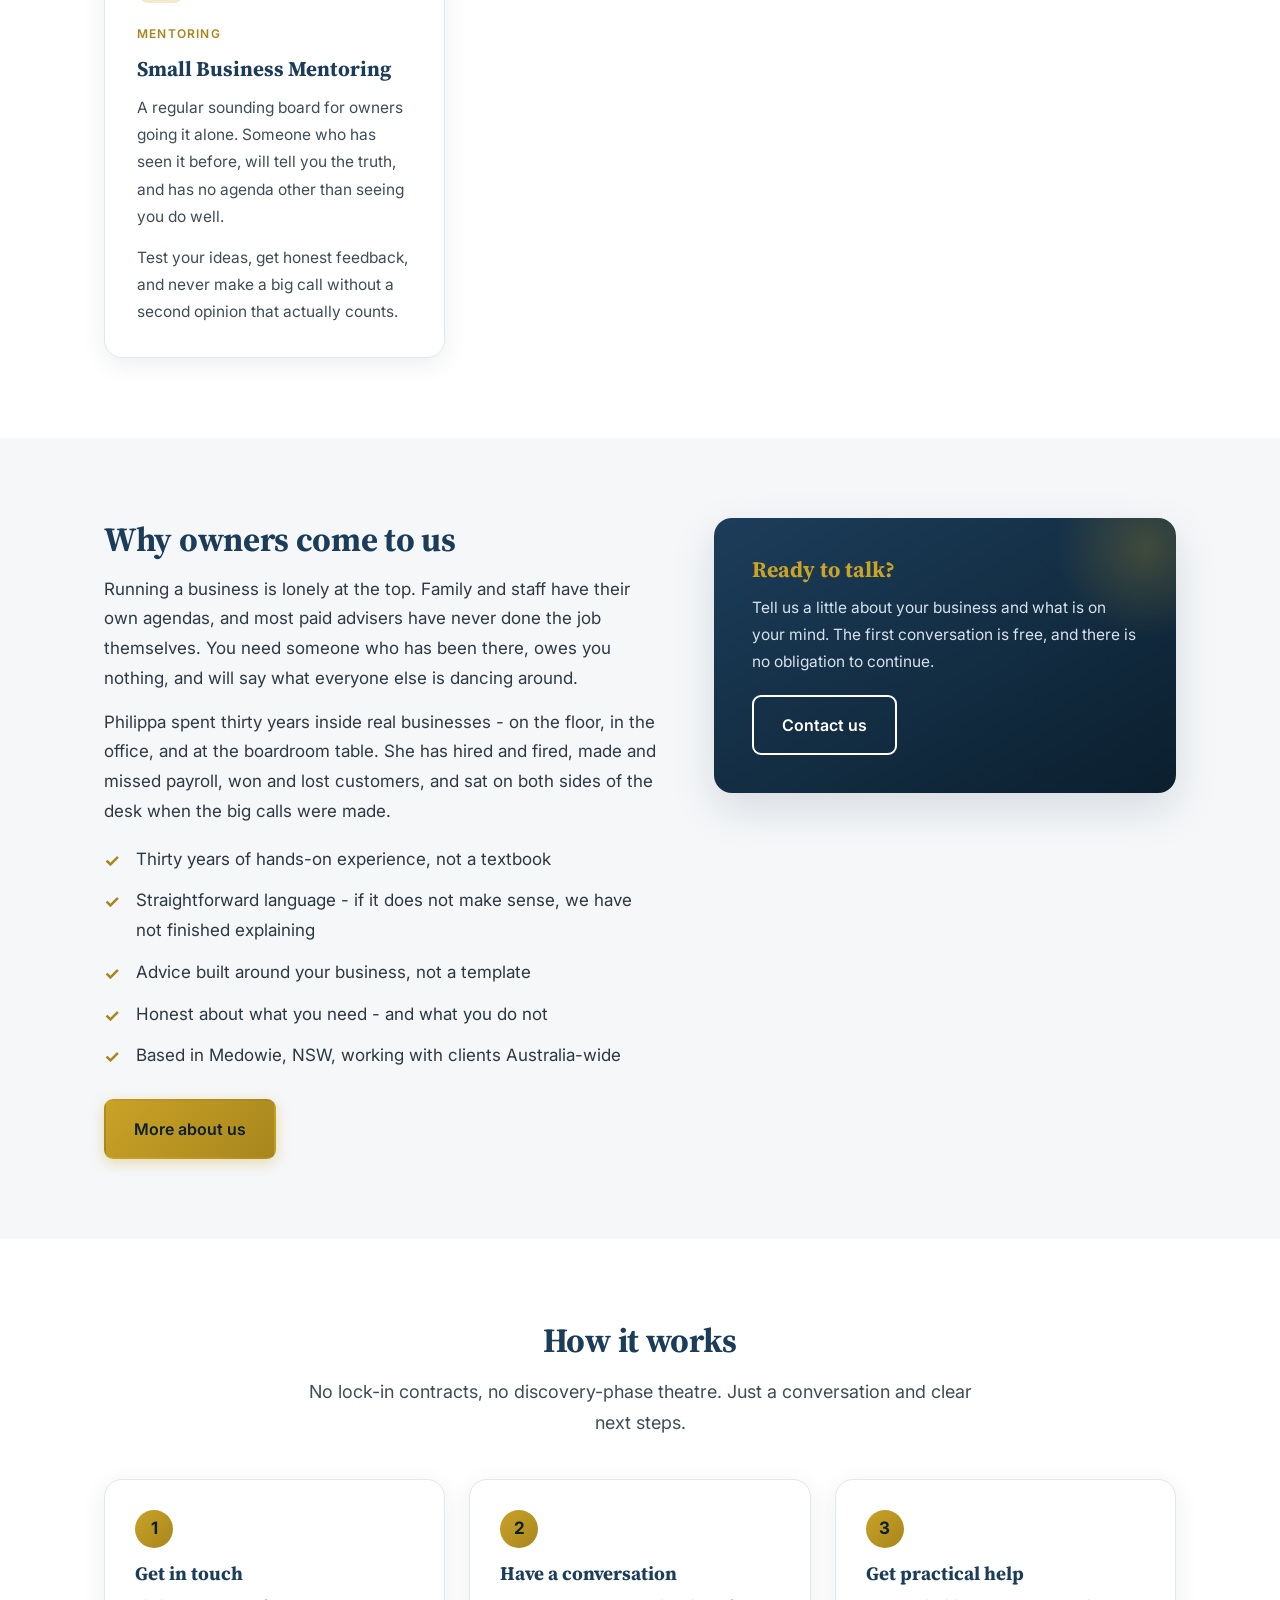
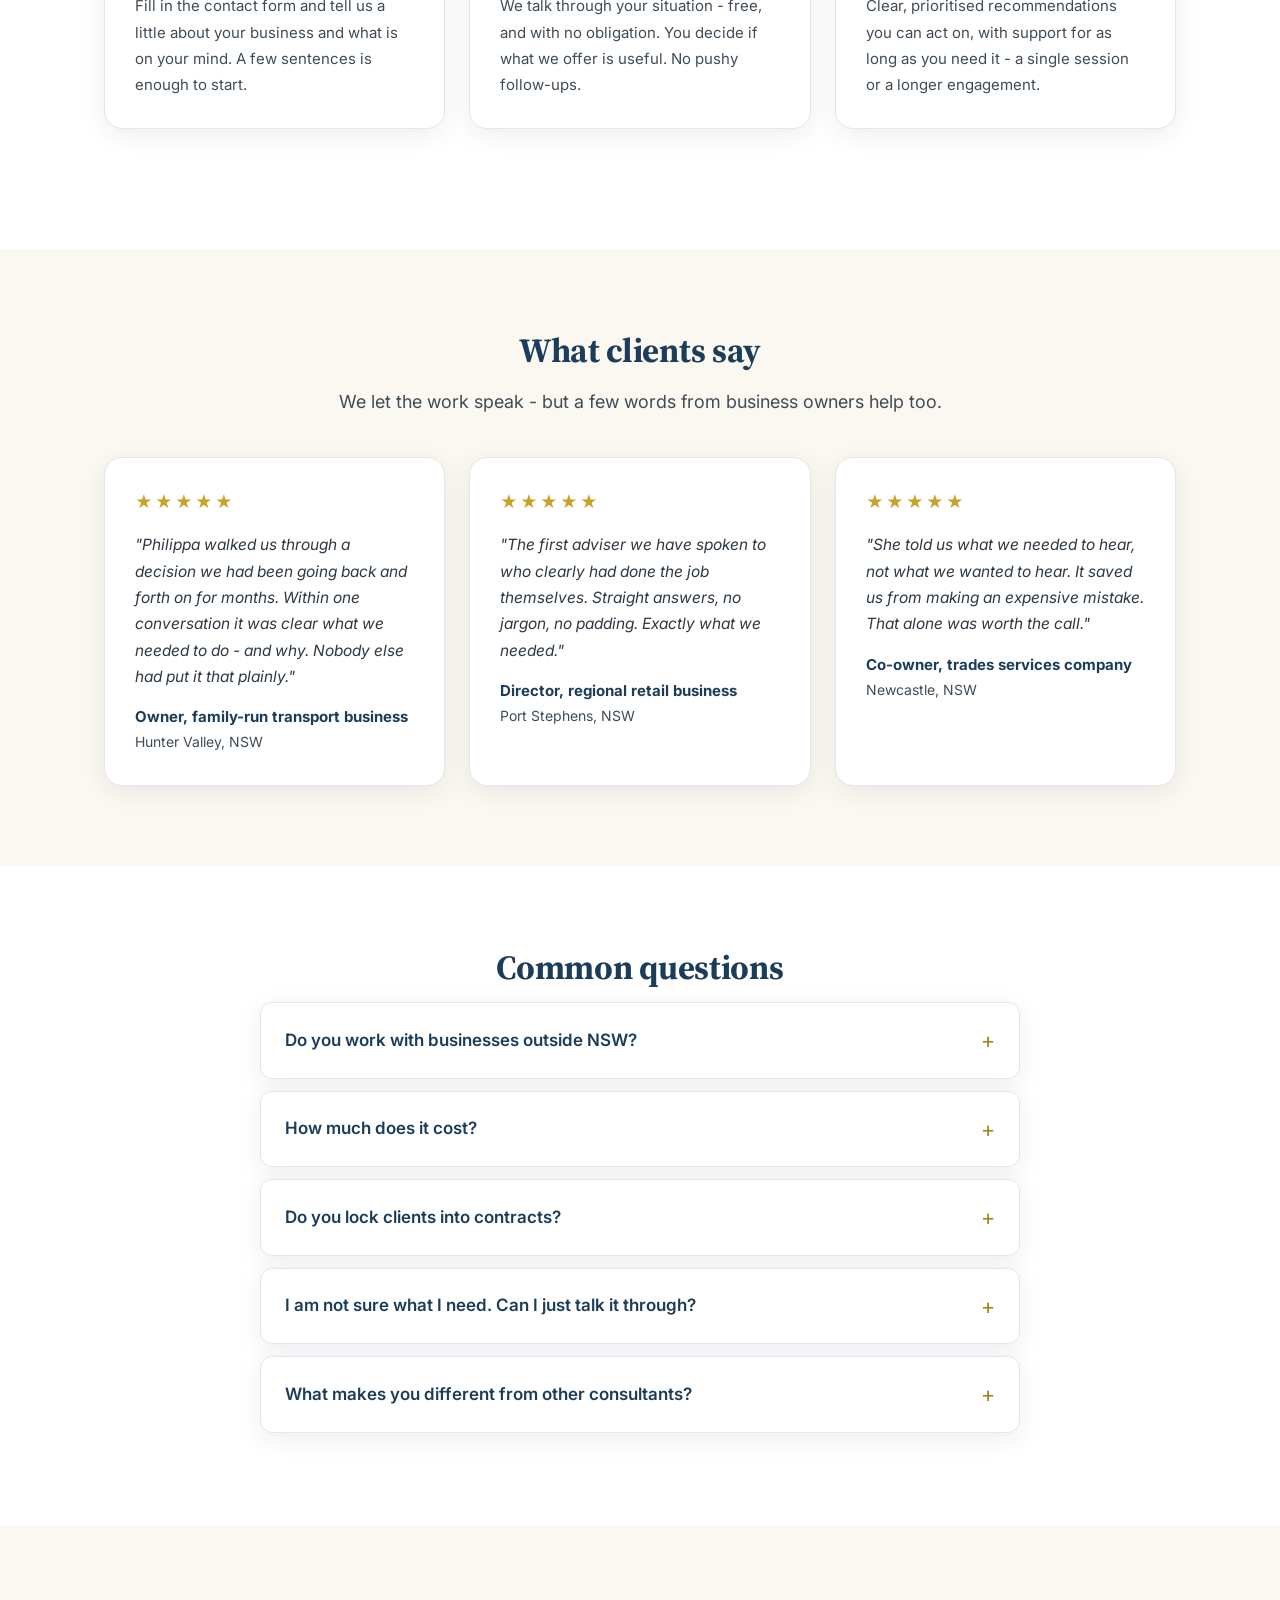
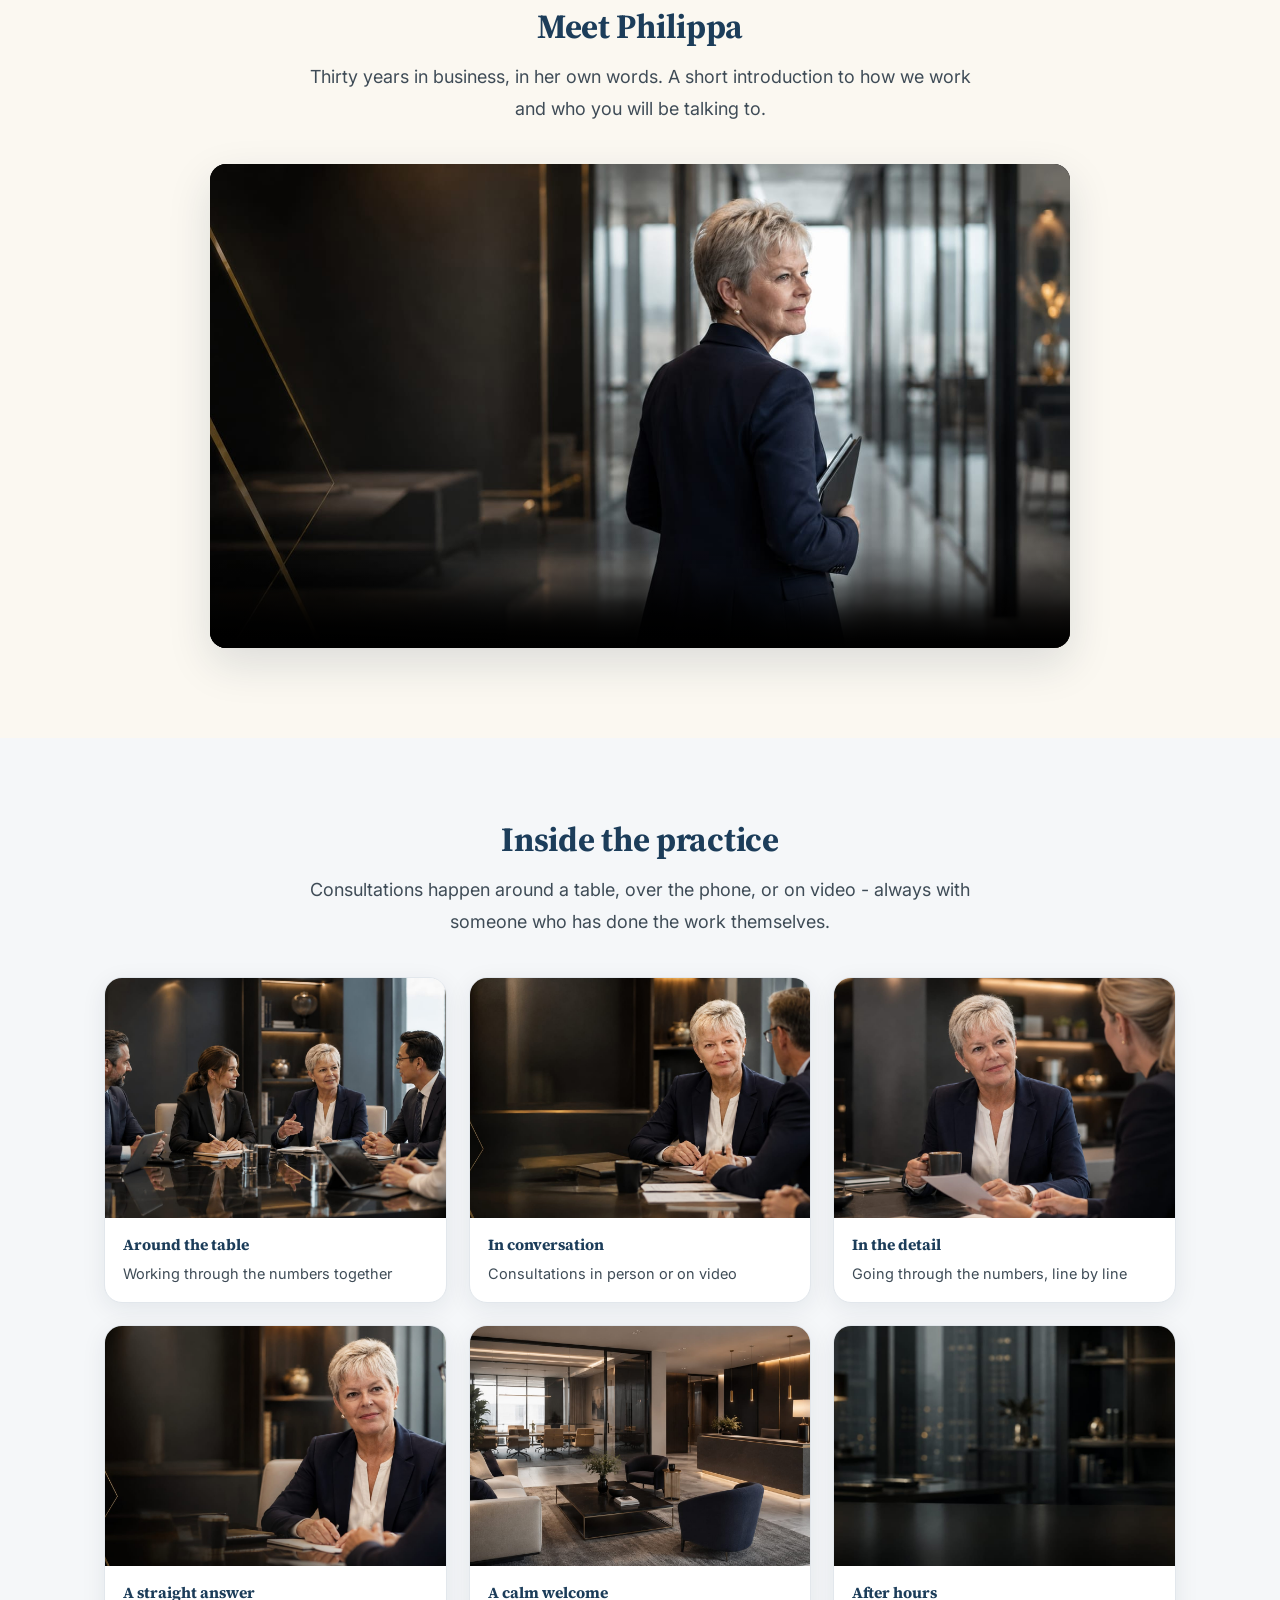
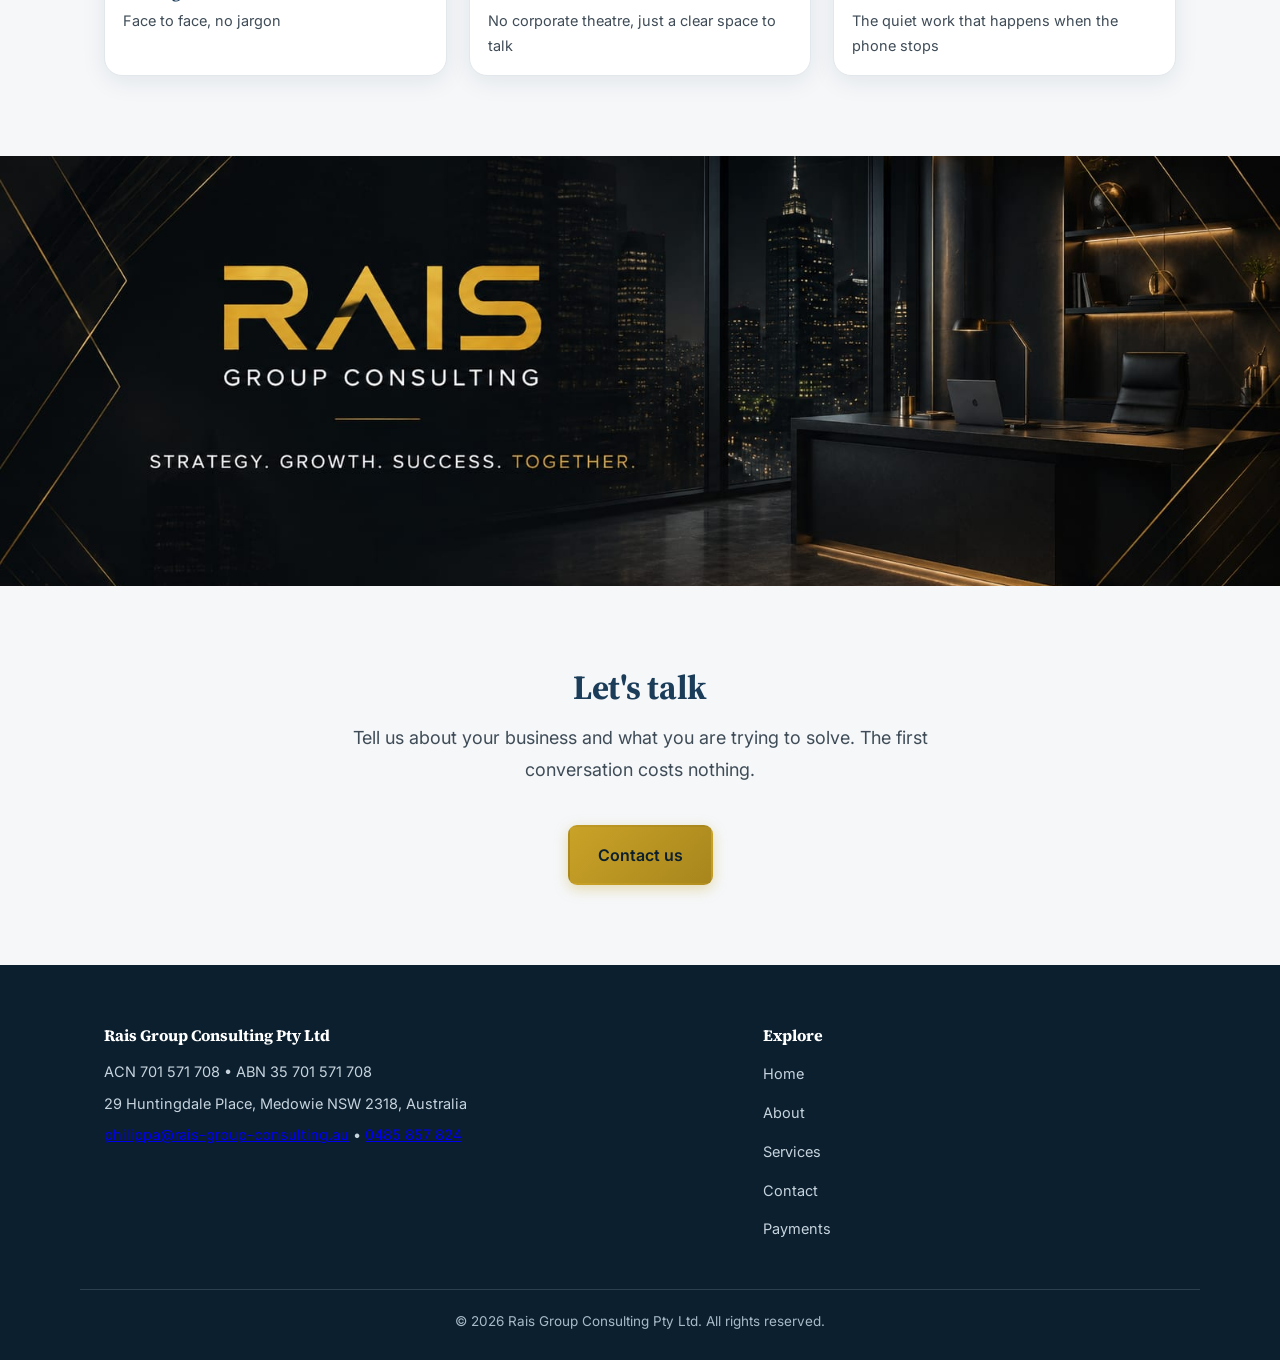
==== commit f610e082: "Improve text contrast and add contact phone 0485 857 824" ====
--- a/index.html
+++ b/index.html
@@ -248,7 +248,7 @@
       <h4>Rais Group Consulting Pty Ltd</h4>
       <p>ACN 701 571 708 &bull; ABN 35 701 571 708</p>
       <p>29 Huntingdale Place, Medowie NSW 2318, Australia</p>
-      <p><a href="mailto:philippa@rais-group-consulting.au">philippa@rais-group-consulting.au</a></p>
+      <p><a href="mailto:philippa@rais-group-consulting.au">philippa@rais-group-consulting.au</a> &bull; <a href="tel:+61485857824">0485 857 824</a></p>
     </div>
     <div>
       <h4>Explore</h4>
--- a/css/styles.css
+++ b/css/styles.css
@@ -6,8 +6,8 @@
   --gold: #c9a227;
   --gold-dark: #a8861d;
   --gold-soft: #f4e9c8;
-  --ink: #26313a;
-  --muted: #55636e;
+  --ink: #202a33;
+  --muted: #3f4c57;
   --bg: #ffffff;
   --bg-alt: #f5f7f9;
   --bg-warm: #fbf8f1;
@@ -66,7 +66,7 @@
 }
 .brand-text { display: flex; flex-direction: column; line-height: 1.25; }
 .brand-text strong { font-size: 18px; letter-spacing: 0.3px; color: #fff; }
-.brand-text small { font-size: 11.5px; color: #aebdcb; text-transform: uppercase; letter-spacing: 1.4px; }
+.brand-text small { font-size: 11.5px; color: #c2ced8; text-transform: uppercase; letter-spacing: 1.4px; }
 
 .main-nav { display: flex; align-items: center; gap: 4px; flex-wrap: wrap; }
 .main-nav a {
@@ -134,7 +134,7 @@
 
 .split { display: grid; grid-template-columns: 1.2fr 1fr; gap: 56px; align-items: start; }
 .split p + p { margin-top: 14px; }
-.split p { color: #3c4852; }
+.split p { color: #2e3943; }
 
 /* Cards */
 .cards { display: grid; grid-template-columns: repeat(3, 1fr); gap: 24px; }
@@ -160,7 +160,7 @@
 
 /* Lists */
 .tick-list { list-style: none; margin: 18px 0 28px; }
-.tick-list li { padding-left: 32px; position: relative; margin-bottom: 12px; color: #35424c; }
+.tick-list li { padding-left: 32px; position: relative; margin-bottom: 12px; color: #2c3741; }
 .tick-list li::before {
   content: "\2713"; position: absolute; left: 0; top: 0; color: var(--gold-dark);
   font-weight: bold; font-size: 18px;
@@ -214,7 +214,7 @@
   padding: 30px; box-shadow: var(--shadow); display: flex; flex-direction: column; gap: 14px;
 }
 .testimonial .stars { color: var(--gold); font-size: 17px; letter-spacing: 2px; }
-.testimonial blockquote { font-size: 15.5px; color: #3c4852; font-style: italic; line-height: 1.7; }
+.testimonial blockquote { font-size: 15.5px; color: #2e3943; font-style: italic; line-height: 1.7; }
 .testimonial .who { font-size: 14px; color: var(--muted); }
 .testimonial .who strong { color: var(--navy); display: block; font-size: 15px; }
 
@@ -239,7 +239,7 @@
   background: var(--bg); border: 1px solid var(--line); border-radius: var(--radius);
   padding: 18px 22px; display: flex; flex-direction: column; gap: 4px;
 }
-.detail-item span { font-size: 12.5px; text-transform: uppercase; letter-spacing: 1.2px; color: #4d5a66; font-weight: 600; }
+.detail-item span { font-size: 12.5px; text-transform: uppercase; letter-spacing: 1.2px; color: #3c4853; font-weight: 600; }
 .detail-item strong { font-size: 16.5px; color: var(--navy-dark); }
 .details-stack { display: flex; flex-direction: column; gap: 12px; margin-bottom: 24px; }
 
@@ -299,16 +299,16 @@
 .coming-soon .btn { margin-top: 10px; }
 
 /* Footer */
-.site-footer { background: var(--navy-deep); color: #a9bac7; padding: 60px 0 26px; }
+.site-footer { background: var(--navy-deep); color: #c6d3dd; padding: 60px 0 26px; }
 .footer-grid { display: grid; grid-template-columns: 1.5fr 1fr; gap: 40px; margin-bottom: 36px; }
 .site-footer h4 { color: #fff; margin-bottom: 14px; font-size: 16px; }
-.site-footer p { font-size: 14.5px; margin-bottom: 6px; color: #a9bac7; }
+.site-footer p { font-size: 14.5px; margin-bottom: 6px; color: #c6d3dd; }
 .footer-links { list-style: none; }
 .footer-links li { margin-bottom: 9px; }
-.footer-links a { color: #a9bac7; text-decoration: none; font-size: 14.5px; }
+.footer-links a { color: #c6d3dd; text-decoration: none; font-size: 14.5px; }
 .footer-links a:hover { color: var(--gold); }
 .footer-bottom { border-top: 1px solid var(--line-dark); padding-top: 20px; text-align: center; }
-.footer-bottom p { font-size: 13.5px; margin: 0; color: #8ba0b1; }
+.footer-bottom p { font-size: 13.5px; margin: 0; color: #a8bac7; }
 
 /* Responsive */
 @media (max-width: 920px) {
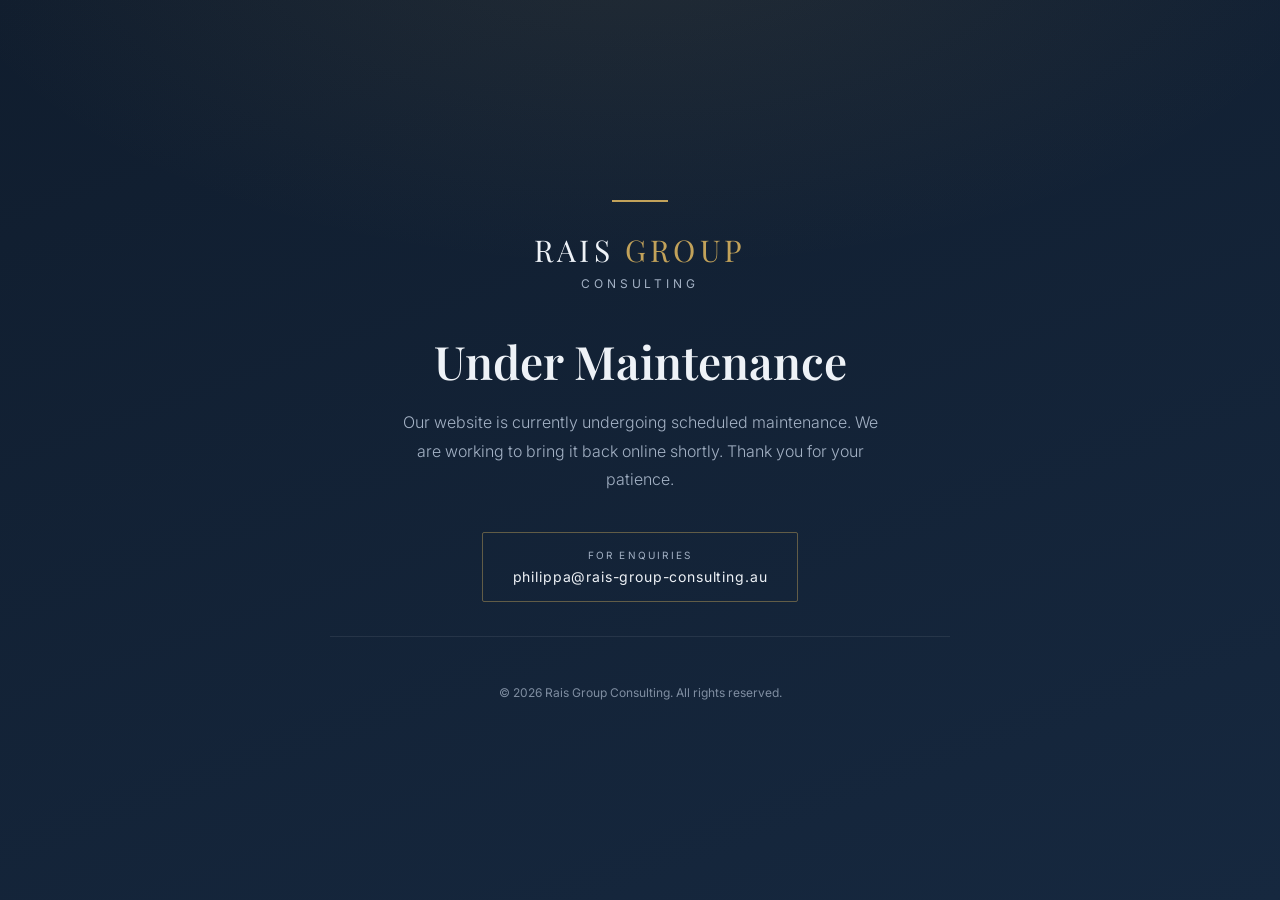
==== commit 281e3f6b: "Put site under maintenance" ====
--- a/index.html
+++ b/index.html
@@ -1,270 +1,87 @@
 <!DOCTYPE html>
-<html lang="en-AU">
+<html lang="en">
 <head>
-<meta charset="UTF-8">
-<meta name="viewport" content="width=device-width, initial-scale=1.0">
-<title>Rais Group Consulting - Business Advisory | Medowie NSW</title>
-<meta name="description" content="Rais Group Consulting Pty Ltd - practical business advisory for Australian small and medium businesses, from a consultant with 30 years of real experience. Medowie, NSW. ABN 35 701 571 708.">
+<meta charset="utf-8">
+<meta name="viewport" content="width=device-width, initial-scale=1">
+<title>Under Maintenance | Rais Group Consulting</title>
+<meta name="robots" content="noindex, nofollow">
 <link rel="preconnect" href="https://fonts.googleapis.com">
 <link rel="preconnect" href="https://fonts.gstatic.com" crossorigin>
-<link href="https://fonts.googleapis.com/css2?family=Inter:wght@400;500;600;700&family=Source+Serif+4:opsz,wght@8..60,600;8..60,700&display=swap" rel="stylesheet">
-<link rel="stylesheet" href="css/styles.css">
-<link rel="icon" href="data:image/svg+xml,<svg xmlns='http://www.w3.org/2000/svg' viewBox='0 0 100 100'><rect width='100' height='100' rx='16' fill='%23102c3e'/><text x='50' y='68' font-size='52' text-anchor='middle' fill='%23c9a227' font-family='Georgia,serif' font-weight='bold'>R</text></svg>">
+<link href="https://fonts.googleapis.com/css2?family=Playfair+Display:wght@600;700&family=Inter:wght@300;400;500&display=swap" rel="stylesheet">
+<style>
+  :root{
+    --navy:#101d2e;
+    --navy-2:#16283f;
+    --gold:#c2a25a;
+    --text:#eef2f7;
+    --muted:#a3b1c4;
+  }
+  *{box-sizing:border-box;margin:0;padding:0}
+  html,body{height:100%}
+  body{
+    background:
+      radial-gradient(1200px 600px at 50% -10%, rgba(194,162,90,.10), transparent 60%),
+      linear-gradient(160deg, var(--navy) 0%, var(--navy-2) 100%);
+    color:var(--text);
+    font-family:'Inter',-apple-system,BlinkMacSystemFont,'Segoe UI',sans-serif;
+    display:flex;align-items:center;justify-content:center;
+    min-height:100vh;padding:32px 20px;text-align:center;
+    -webkit-font-smoothing:antialiased;
+  }
+  .card{max-width:620px;width:100%}
+  .rule{width:56px;height:2px;background:var(--gold);margin:0 auto 28px}
+  .brand{
+    font-family:'Playfair Display',Georgia,serif;
+    font-size:clamp(22px,4vw,30px);
+    letter-spacing:.14em;text-transform:uppercase;
+    color:var(--text);margin-bottom:6px;
+  }
+  .brand span{color:var(--gold)}
+  .sub{
+    font-size:12px;letter-spacing:.32em;text-transform:uppercase;
+    color:var(--muted);margin-bottom:44px;
+  }
+  h1{
+    font-family:'Playfair Display',Georgia,serif;
+    font-size:clamp(30px,6vw,46px);
+    font-weight:600;line-height:1.15;margin-bottom:20px;
+  }
+  p.lead{
+    color:var(--muted);font-size:16px;line-height:1.8;font-weight:300;
+    max-width:480px;margin:0 auto 38px;
+  }
+  .contact{
+    display:inline-block;border:1px solid rgba(194,162,90,.45);
+    border-radius:2px;padding:16px 30px;font-size:14px;letter-spacing:.06em;
+    color:var(--text);text-decoration:none;transition:.25s ease;
+  }
+  .contact:hover{background:rgba(194,162,90,.10);border-color:var(--gold)}
+  .contact small{display:block;color:var(--muted);letter-spacing:.22em;text-transform:uppercase;font-size:10px;margin-bottom:7px}
+  .foot{margin-top:48px;font-size:12px;color:var(--muted);opacity:.75}
+  .footer-rule{width:100%;height:1px;background:rgba(255,255,255,.08);margin:34px 0 18px}
+</style>
 </head>
 <body>
-<header class="site-header">
-  <div class="container header-inner">
-    <a href="index.html" class="brand">
-      <span class="brand-mark">R</span>
-      <span class="brand-text">
-        <strong>Rais Group Consulting</strong>
-        <small>Pty Ltd</small>
-      </span>
+  <main class="card">
+    <div class="rule"></div>
+    <div class="brand">Rais <span>Group</span></div>
+    <div class="sub">Consulting</div>
+
+    <h1>Under Maintenance</h1>
+    <p class="lead">
+      Our website is currently undergoing scheduled maintenance.
+      We are working to bring it back online shortly.
+      Thank you for your patience.
+    </p>
+
+    <a class="contact" href="mailto:philippa@rais-group-consulting.au">
+      <small>For enquiries</small>
+      philippa@rais-group-consulting.au
     </a>
-    <nav class="main-nav" aria-label="Main navigation">
-      <a href="index.html" class="active">Home</a>
-      <a href="about.html">About</a>
-      <a href="services.html">Services</a>
-      <a href="contact.html">Contact</a>
-      <a href="payments.html" class="nav-cta">Payments</a>
-    </nav>
-  </div>
-</header>
 
-<main>
-  <section class="hero">
-    <div class="container hero-inner">
-      <div class="hero-text">
-        <p class="eyebrow">Rais Group Consulting Pty Ltd &bull; ABN 35 701 571 708</p>
-        <h1>Business advice from someone who has actually run one.</h1>
-        <p class="hero-sub">Most consultants have studied business. Philippa has lived it - thirty years from the shop floor to the boardroom. We give Australian small and medium business owners a straight answer, a clear plan, and someone in their corner who has seen it all before.</p>
-        <div class="hero-actions">
-          <a href="contact.html" class="btn btn-primary">Get in touch</a>
-          <a href="services.html" class="btn btn-outline">What we do</a>
-        </div>
-      </div>
-      <div class="hero-image">
-        <img src="assets/philippa-headshot.jpg" alt="Philippa, Principal Consultant at Rais Group Consulting">
-        <p class="hero-caption">Philippa - Principal Consultant</p>
-      </div>
-    </div>
-  </section>
-
-  <section class="trust-bar">
-    <div class="container trust-bar-inner">
-      <div class="trust-item"><strong>30+</strong><span>Years in business</span></div>
-      <div class="trust-item"><strong>100%</strong><span>Plain English advice</span></div>
-      <div class="trust-item"><strong>AU</strong><span>Clients Australia-wide</span></div>
-      <div class="trust-item"><strong>0</strong><span>Lock-in contracts</span></div>
-    </div>
-  </section>
-
-  <section class="section">
-    <div class="container">
-      <h2 class="section-title">What we do</h2>
-      <p class="section-lead">Real problems, practical answers. No 40-page reports, no buzzwords, no advice from people who have never met a payroll.</p>
-      <div class="cards">
-        <div class="card">
-          <div class="card-icon">&#9998;</div>
-          <span class="card-tag">Advisory</span>
-          <h3>Business Advisory</h3>
-          <p>You have a decision to make and you are not sure which way is right. We work through it with you - the numbers, the options, the risks - and give you a clear recommendation you can actually act on.</p>
-          <p>Common questions we help with: should I buy or sell? Take on a partner? Expand? Or hold steady and fix what is already here?</p>
-        </div>
-        <div class="card">
-          <div class="card-icon">&#9873;</div>
-          <span class="card-tag">Strategy</span>
-          <h3>Planning &amp; Strategy</h3>
-          <p>Not the 60-page corporate kind. A plan that fits on a few pages and actually gets used: where you are, where you need to be, and the steps to get there.</p>
-          <p>We build it with you, in plain language, so it reflects your business - not a template from a textbook.</p>
-        </div>
-        <div class="card">
-          <div class="card-icon">&#9881;</div>
-          <span class="card-tag">Operations</span>
-          <h3>Operational Guidance</h3>
-          <p>The day-to-day things that quietly eat businesses alive - processes, people, pricing, suppliers. We find the friction points and show you how to fix them, one practical change at a time.</p>
-          <p>No restructures. No buzzwords. Just the things that make your business run smoother this month, not next year.</p>
-        </div>
-        <div class="card">
-          <div class="card-icon">&#9733;</div>
-          <span class="card-tag">Mentoring</span>
-          <h3>Small Business Mentoring</h3>
-          <p>A regular sounding board for owners going it alone. Someone who has seen it before, will tell you the truth, and has no agenda other than seeing you do well.</p>
-          <p>Test your ideas, get honest feedback, and never make a big call without a second opinion that actually counts.</p>
-        </div>
-      </div>
-    </div>
-  </section>
-
-  <section class="section section-alt">
-    <div class="container split">
-      <div>
-        <h2 class="section-title">Why owners come to us</h2>
-        <p>Running a business is lonely at the top. Family and staff have their own agendas, and most paid advisers have never done the job themselves. You need someone who has been there, owes you nothing, and will say what everyone else is dancing around.</p>
-        <p>Philippa spent thirty years inside real businesses - on the floor, in the office, and at the boardroom table. She has hired and fired, made and missed payroll, won and lost customers, and sat on both sides of the desk when the big calls were made.</p>
-        <ul class="tick-list">
-          <li>Thirty years of hands-on experience, not a textbook</li>
-          <li>Straightforward language - if it does not make sense, we have not finished explaining</li>
-          <li>Advice built around your business, not a template</li>
-          <li>Honest about what you need - and what you do not</li>
-          <li>Based in Medowie, NSW, working with clients Australia-wide</li>
-        </ul>
-        <a href="about.html" class="btn btn-primary">More about us</a>
-      </div>
-      <div class="highlight-box">
-        <h3>Ready to talk?</h3>
-        <p>Tell us a little about your business and what is on your mind. The first conversation is free, and there is no obligation to continue.</p>
-        <a href="contact.html" class="btn btn-outline">Contact us</a>
-      </div>
-    </div>
-  </section>
-
-  <section class="section">
-    <div class="container center">
-      <h2 class="section-title">How it works</h2>
-      <p class="section-lead" style="margin-left:auto;margin-right:auto;">No lock-in contracts, no discovery-phase theatre. Just a conversation and clear next steps.</p>
-      <div class="steps">
-        <div class="step"><span class="step-num">1</span><h3>Get in touch</h3><p>Fill in the contact form and tell us a little about your business and what is on your mind. A few sentences is enough to start.</p></div>
-        <div class="step"><span class="step-num">2</span><h3>Have a conversation</h3><p>We talk through your situation - free, and with no obligation. You decide if what we offer is useful. No pushy follow-ups.</p></div>
-        <div class="step"><span class="step-num">3</span><h3>Get practical help</h3><p>Clear, prioritised recommendations you can act on, with support for as long as you need it - a single session or a longer engagement.</p></div>
-      </div>
-    </div>
-  </section>
-
-  <section class="section section-warm">
-    <div class="container">
-      <h2 class="section-title center">What clients say</h2>
-      <p class="section-lead center" style="margin-left:auto;margin-right:auto;">We let the work speak - but a few words from business owners help too.</p>
-      <div class="testimonials">
-        <div class="testimonial">
-          <div class="stars">&#9733;&#9733;&#9733;&#9733;&#9733;</div>
-          <blockquote>"Philippa walked us through a decision we had been going back and forth on for months. Within one conversation it was clear what we needed to do - and why. Nobody else had put it that plainly."</blockquote>
-          <div class="who"><strong>Owner, family-run transport business</strong>Hunter Valley, NSW</div>
-        </div>
-        <div class="testimonial">
-          <div class="stars">&#9733;&#9733;&#9733;&#9733;&#9733;</div>
-          <blockquote>"The first adviser we have spoken to who clearly had done the job themselves. Straight answers, no jargon, no padding. Exactly what we needed."</blockquote>
-          <div class="who"><strong>Director, regional retail business</strong>Port Stephens, NSW</div>
-        </div>
-        <div class="testimonial">
-          <div class="stars">&#9733;&#9733;&#9733;&#9733;&#9733;</div>
-          <blockquote>"She told us what we needed to hear, not what we wanted to hear. It saved us from making an expensive mistake. That alone was worth the call."</blockquote>
-          <div class="who"><strong>Co-owner, trades services company</strong>Newcastle, NSW</div>
-        </div>
-      </div>
-    </div>
-  </section>
-
-  <section class="section">
-    <div class="container">
-      <h2 class="section-title center">Common questions</h2>
-      <div class="faq">
-        <details>
-          <summary>Do you work with businesses outside NSW?</summary>
-          <p>Yes. We work with clients Australia-wide. Most conversations happen over the phone or video call, and for local businesses in the Medowie / Port Stephens / Newcastle area we can meet in person.</p>
-        </details>
-        <details>
-          <summary>How much does it cost?</summary>
-          <p>It depends on what you need. A single advisory conversation is a fixed, simple fee. Longer engagements are scoped up front so you know the cost before you commit. The first conversation is always free.</p>
-        </details>
-        <details>
-          <summary>Do you lock clients into contracts?</summary>
-          <p>No. Every engagement is agreed up front, and you can stop any time. We would rather earn your business than trap you in it.</p>
-        </details>
-        <details>
-          <summary>I am not sure what I need. Can I just talk it through?</summary>
-          <p>That is exactly how most engagements start. Tell us what is on your mind, and we will help you work out whether - and how - we can help. If we are not the right fit, we will tell you that too.</p>
-        </details>
-        <details>
-          <summary>What makes you different from other consultants?</summary>
-          <p>We only give advice we would take ourselves, in language you do not need a dictionary for, and we have actually run businesses. Most advice sounds good in the meeting and falls apart in practice. Ours is built on what works when the rubber hits the road.</p>
-        </details>
-      </div>
-    </div>
-  </section>
-
-  <section class="section section-warm">
-    <div class="container center">
-      <h2 class="section-title">Meet Philippa</h2>
-      <p class="section-lead center" style="margin-left:auto;margin-right:auto;">Thirty years in business, in her own words. A short introduction to how we work and who you will be talking to.</p>
-      <div class="video-wrap">
-        <video controls preload="metadata" poster="assets/philippa-hallway.jpg" style="width:100%;max-width:860px;border-radius:16px;box-shadow:var(--shadow-lg);background:#000;">
-          <source src="assets/philippa-intro.mp4" type="video/mp4">
-          Your browser does not support the video tag.
-        </video>
-      </div>
-    </div>
-  </section>
-
-  <section class="section section-alt">
-    <div class="container">
-      <h2 class="section-title center">Inside the practice</h2>
-      <p class="section-lead center" style="margin-left:auto;margin-right:auto;">Consultations happen around a table, over the phone, or on video - always with someone who has done the work themselves.</p>
-      <div class="gallery">
-        <figure>
-          <img src="assets/meeting-group.jpg" alt="Advisory meeting around the boardroom table">
-          <figcaption><strong>Around the table</strong>Working through the numbers together</figcaption>
-        </figure>
-        <figure>
-          <img src="assets/consultation-lounge.jpg" alt="Philippa in consultation with clients">
-          <figcaption><strong>In conversation</strong>Consultations in person or on video</figcaption>
-        </figure>
-        <figure>
-          <img src="assets/meeting-document.jpg" alt="Reviewing a document with a client">
-          <figcaption><strong>In the detail</strong>Going through the numbers, line by line</figcaption>
-        </figure>
-        <figure>
-          <img src="assets/meeting-executive.jpg" alt="Working session with a client">
-          <figcaption><strong>A straight answer</strong>Face to face, no jargon</figcaption>
-        </figure>
-        <figure>
-          <img src="assets/reception.jpg" alt="Rais Group Consulting reception area">
-          <figcaption><strong>A calm welcome</strong>No corporate theatre, just a clear space to talk</figcaption>
-        </figure>
-        <figure>
-          <img src="assets/office-night.jpg" alt="The office after hours">
-          <figcaption><strong>After hours</strong>The quiet work that happens when the phone stops</figcaption>
-        </figure>
-      </div>
-    </div>
-  </section>
-
-  <section class="brand-banner">
-    <img src="assets/branding-office.jpg" alt="Rais Group Consulting - office at night">
-  </section>
-
-  <section class="section section-alt">
-    <div class="container center">
-      <h2 class="section-title">Let's talk</h2>
-      <p class="section-lead" style="margin-left:auto;margin-right:auto;">Tell us about your business and what you are trying to solve. The first conversation costs nothing.</p>
-      <a href="contact.html" class="btn btn-primary">Contact us</a>
-    </div>
-  </section>
-</main>
-
-<footer class="site-footer">
-  <div class="container footer-grid">
-    <div>
-      <h4>Rais Group Consulting Pty Ltd</h4>
-      <p>ACN 701 571 708 &bull; ABN 35 701 571 708</p>
-      <p>29 Huntingdale Place, Medowie NSW 2318, Australia</p>
-      <p><a href="mailto:philippa@rais-group-consulting.au">philippa@rais-group-consulting.au</a> &bull; <a href="tel:+61485857824">0485 857 824</a></p>
-    </div>
-    <div>
-      <h4>Explore</h4>
-      <ul class="footer-links">
-        <li><a href="index.html">Home</a></li>
-        <li><a href="about.html">About</a></li>
-        <li><a href="services.html">Services</a></li>
-        <li><a href="contact.html">Contact</a></li>
-        <li><a href="payments.html">Payments</a></li>
-      </ul>
-    </div>
-  </div>
-  <div class="container footer-bottom">
-    <p>&copy; <span id="year"></span> Rais Group Consulting Pty Ltd. All rights reserved.</p>
-  </div>
-</footer>
-<script>document.getElementById('year').textContent = new Date().getFullYear();</script>
+    <div class="footer-rule"></div>
+    <div class="foot">&copy; <span id="yr"></span> Rais Group Consulting. All rights reserved.</div>
+  </main>
+  <script>document.getElementById('yr').textContent=new Date().getFullYear();</script>
 </body>
 </html>
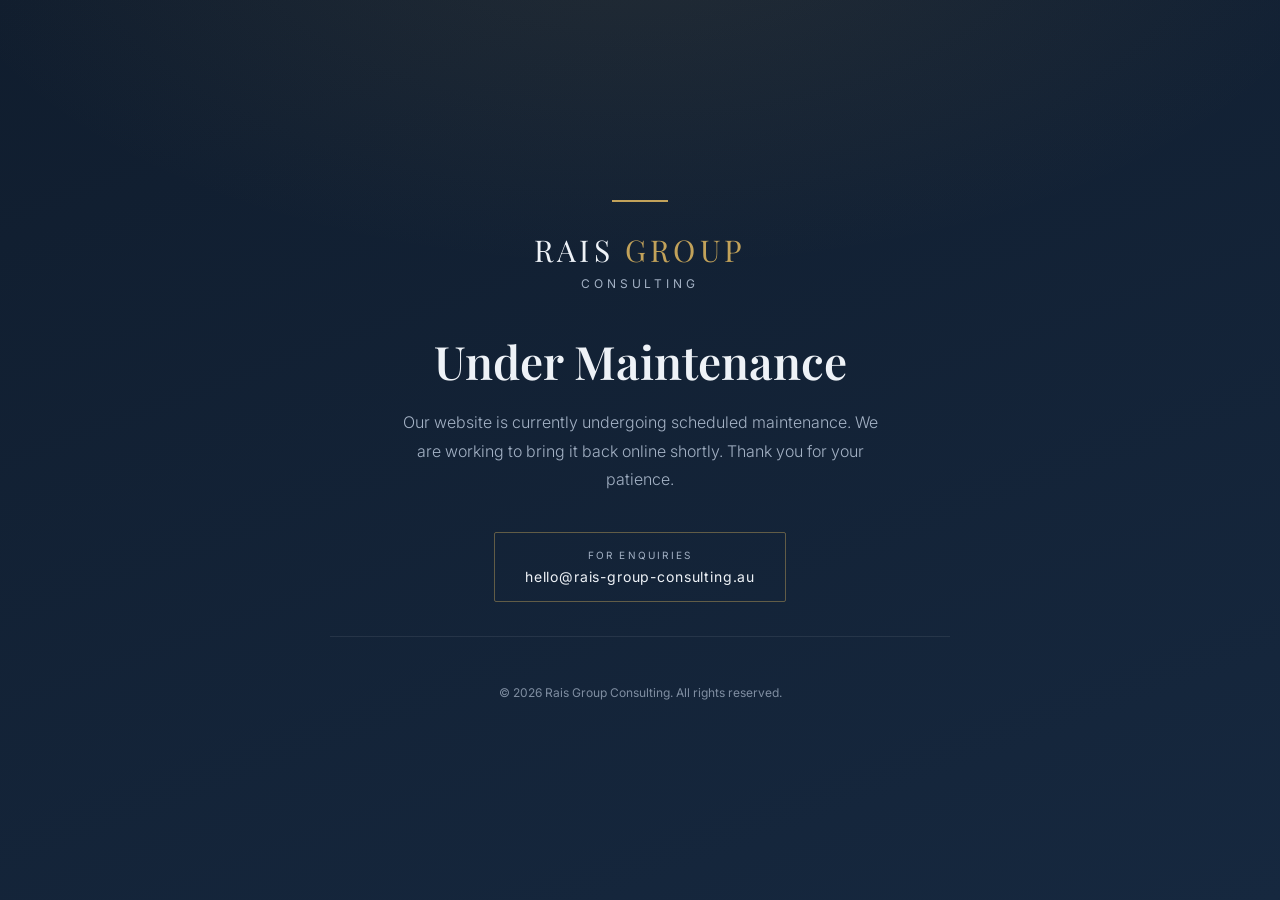
==== commit 27326e61: "Update enquiries email to hello@rais-group-consulting.au" ====
--- a/index.html
+++ b/index.html
@@ -74,9 +74,9 @@
       Thank you for your patience.
     </p>
 
-    <a class="contact" href="mailto:philippa@rais-group-consulting.au">
+    <a class="contact" href="mailto:hello@rais-group-consulting.au">
       <small>For enquiries</small>
-      philippa@rais-group-consulting.au
+      hello@rais-group-consulting.au
     </a>
 
     <div class="footer-rule"></div>
